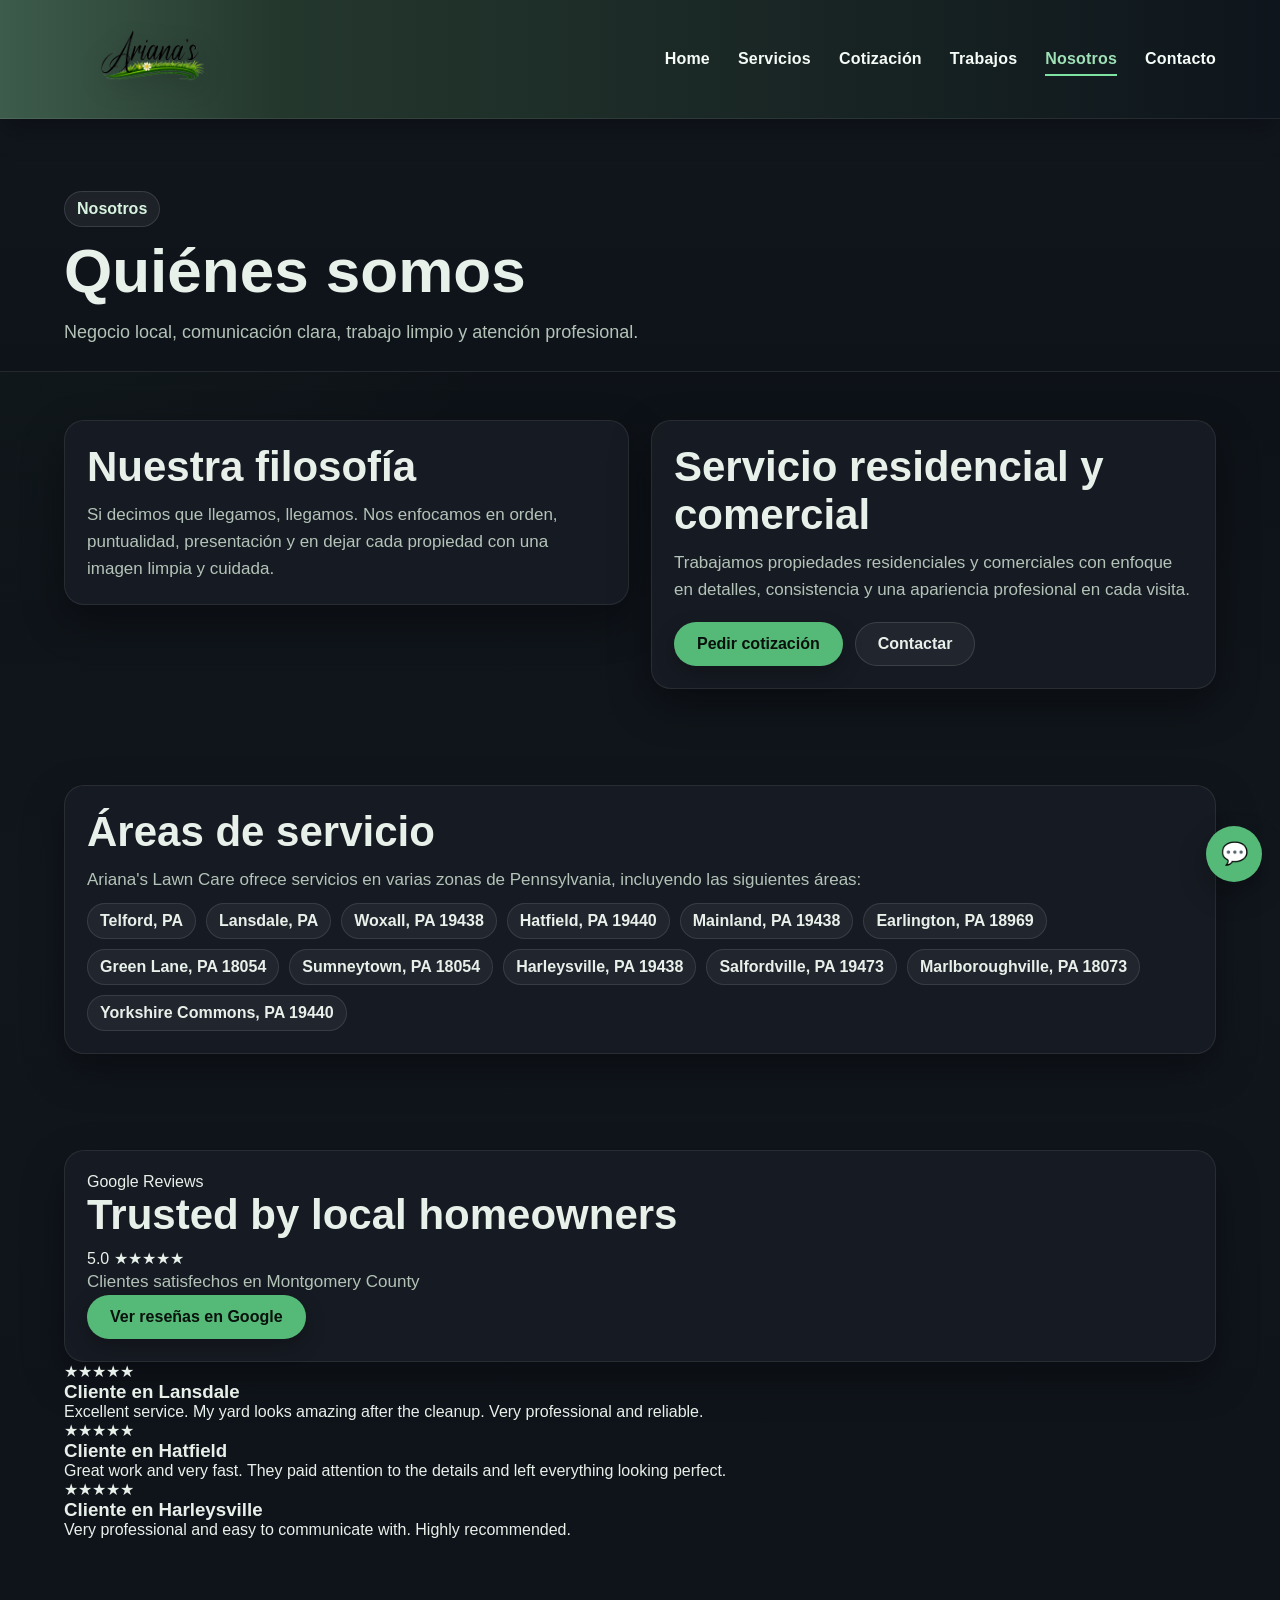
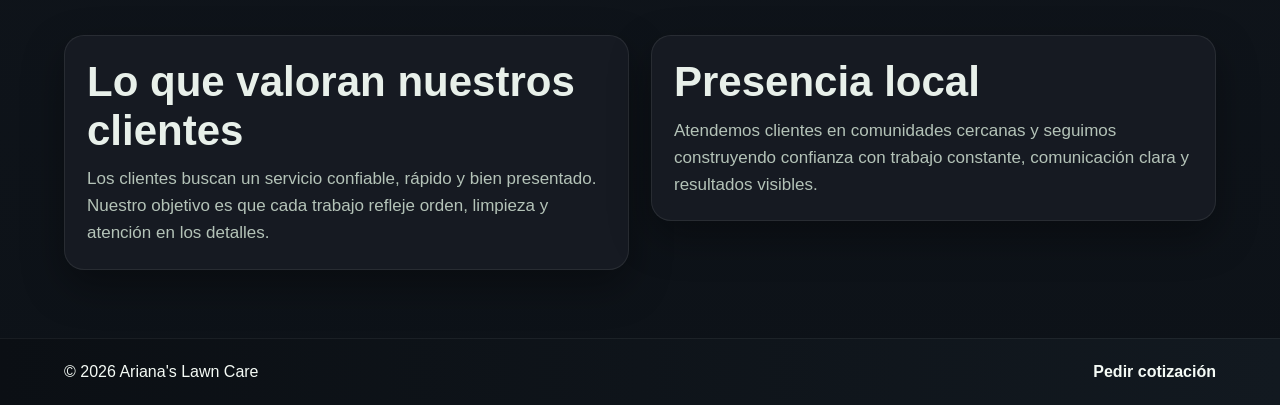
==== about.html @ cc9df0e4 "Update about.html" ====
<!DOCTYPE html>
<html lang="es">
<head>
  <meta charset="UTF-8" />
  <meta name="viewport" content="width=device-width, initial-scale=1.0" />
  <title>Ariana's Lawn Care | Nosotros</title>
  <meta name="description" content="Conoce más sobre Ariana's Lawn Care, nuestras áreas de servicio y por qué clientes en Pennsylvania confían en nuestro trabajo." />
  <link rel="stylesheet" href="./style.css" />
</head>
<body>

  <header class="navbar">
    <div class="container nav-inner">
      <a class="logo" href="./index.html" aria-label="Ariana's Lawn Care">
        <img src="./logo.png" alt="Ariana's Lawn Care logo" />
      </a>

      <button class="menu-toggle" id="menuToggle" aria-label="Abrir menú" aria-expanded="false">
        <span></span><span></span><span></span>
      </button>

      <nav class="nav-menu" id="navMenu">
        <a href="./index.html">Home</a>
        <a href="./services.html">Servicios</a>
        <a href="./quote.html">Cotización</a>
        <a href="./work.html">Trabajos</a>
        <a class="is-active" href="./about.html">Nosotros</a>
        <a href="./contact.html">Contacto</a>
      </nav>
    </div>
  </header>

  <main class="page-main">
    <section class="page-hero">
      <div class="container">
        <div class="eyebrow">Nosotros</div>
        <h1>Quiénes somos</h1>
        <p>Negocio local, comunicación clara, trabajo limpio y atención profesional.</p>
      </div>
    </section>

    <section class="section">
      <div class="container split">
        <div class="panel">
          <h2>Nuestra filosofía</h2>
          <p>
            Si decimos que llegamos, llegamos. Nos enfocamos en orden, puntualidad,
            presentación y en dejar cada propiedad con una imagen limpia y cuidada.
          </p>
        </div>

        <div class="panel">
          <h2>Servicio residencial y comercial</h2>
          <p>
            Trabajamos propiedades residenciales y comerciales con enfoque en detalles,
            consistencia y una apariencia profesional en cada visita.
          </p>

          <div class="cta-row">
            <a class="btn primary" href="./quote.html">Pedir cotización</a>
            <a class="btn secondary" href="./contact.html">Contactar</a>
          </div>
        </div>
      </div>
    </section>

    <section class="section">
      <div class="container">
        <div class="panel">
          <h2>Áreas de servicio</h2>
          <p>
            Ariana's Lawn Care ofrece servicios en varias zonas de Pennsylvania,
            incluyendo las siguientes áreas:
          </p>

          <div class="chip-row">
            <span>Telford, PA</span>
            <span>Lansdale, PA</span>
            <span>Woxall, PA 19438</span>
            <span>Hatfield, PA 19440</span>
            <span>Mainland, PA 19438</span>
            <span>Earlington, PA 18969</span>
            <span>Green Lane, PA 18054</span>
            <span>Sumneytown, PA 18054</span>
            <span>Harleysville, PA 19438</span>
            <span>Salfordville, PA 19473</span>
            <span>Marlboroughville, PA 18073</span>
            <span>Yorkshire Commons, PA 19440</span>
          </div>
        </div>
      </div>
    </section>

    <section class="section reviews-section">
      <div class="container">

        <div class="panel google-rating-panel">
          <div class="google-rating-bar">
            <div class="google-rating-left">
              <span class="google-rating-kicker">Google Reviews</span>
              <h2>Trusted by local homeowners</h2>
            </div>

            <div class="google-rating-right">
              <div class="google-rating-score">
                <span class="google-score-number">5.0</span>
                <span class="google-stars">★★★★★</span>
              </div>
              <p>Clientes satisfechos en Montgomery County</p>
              <a class="btn primary" href="https://www.google.com/search?q=Ariana%27s+Cleaning+%26+Landscaping%2C+LLC" target="_blank" rel="noopener">
                Ver reseñas en Google
              </a>
            </div>
          </div>
        </div>

        <div class="reviews-cards-grid">
          <div class="review-card-premium">
            <div class="review-stars">★★★★★</div>
            <h3>Cliente en Lansdale</h3>
            <p>
              Excellent service. My yard looks amazing after the cleanup.
              Very professional and reliable.
            </p>
          </div>

          <div class="review-card-premium">
            <div class="review-stars">★★★★★</div>
            <h3>Cliente en Hatfield</h3>
            <p>
              Great work and very fast. They paid attention to the details
              and left everything looking perfect.
            </p>
          </div>

          <div class="review-card-premium">
            <div class="review-stars">★★★★★</div>
            <h3>Cliente en Harleysville</h3>
            <p>
              Very professional and easy to communicate with.
              Highly recommended.
            </p>
          </div>
        </div>

      </div>
    </section>

    <section class="section">
      <div class="container split">
        <div class="panel">
          <h2>Lo que valoran nuestros clientes</h2>
          <p>
            Los clientes buscan un servicio confiable, rápido y bien presentado.
            Nuestro objetivo es que cada trabajo refleje orden, limpieza y atención en los detalles.
          </p>
        </div>

        <div class="panel">
          <h2>Presencia local</h2>
          <p>
            Atendemos clientes en comunidades cercanas y seguimos construyendo confianza
            con trabajo constante, comunicación clara y resultados visibles.
          </p>
        </div>
      </div>
    </section>

  </main>

  <footer class="footer">
    <div class="container footer__inner">
      <p>© <span id="year"></span> Ariana's Lawn Care</p>
      <a href="./quote.html">Pedir cotización</a>
    </div>
  </footer>

  <a class="whatsapp-float" href="https://wa.me/12679922317" target="_blank" rel="noopener" aria-label="WhatsApp">💬</a>

  <script src="./script.js"></script>
</body>
</html>
---- style.css ----
*{
  margin:0;
  padding:0;
  box-sizing:border-box;
  font-family: Arial, Helvetica, sans-serif;
}

:root{
  --bg: #0e1116;
  --bg-soft: #171c23;
  --bg-soft-2: #1e252d;
  --bg-nav-left: #3d5c4b;
  --bg-nav-right: #0e151c;
  --bg-top: #0a0d12;
  --panel: #171c23;
  --panel-2: #222b35;
  --border: rgba(255,255,255,.10);
  --text: #e8f0ea;
  --text-soft: #b4c3b8;
  --green: #55b978;
  --green-dark: #3f8f5b;
  --white-green: #f5fbf6;
  --shadow: 0 16px 40px rgba(0,0,0,.35);
}

html{
  scroll-behavior: smooth;
}

body{
  background:
    radial-gradient(circle at top left, rgba(85,185,120,.08), transparent 26%),
    linear-gradient(180deg, #0b0f14 0%, #11161d 45%, #0d1218 100%);
  color: var(--text);
}

.container{
  width: 90%;
  max-width: 1200px;
  margin: auto;
}

/* navbar */
.navbar{
  background: linear-gradient(90deg, var(--bg-nav-left) 0%, #24372d 22%, var(--bg-nav-right) 100%);
  border-bottom: 1px solid rgba(255,255,255,.08);
  position: sticky;
  top: 0;
  z-index: 40;
  box-shadow: 0 10px 28px rgba(0,0,0,.28);
  backdrop-filter: blur(8px);
}

.nav-inner{
  min-height: 96px;
  display:flex;
  align-items:center;
  justify-content:space-between;
  gap: 16px;
}

.logo img{
  height: 118px;
  width: auto;
  display:block;
  filter: drop-shadow(0 6px 14px rgba(0,0,0,.22));
}

.nav-menu{
  display:flex;
  align-items:center;
  gap: 28px;
}

.nav-menu a{
  text-decoration:none;
  color: var(--white-green);
  font-weight: 700;
  position: relative;
  letter-spacing: .2px;
}

.nav-menu a:hover,
.nav-menu a.is-active{
  color: #9fe0b6;
}

.nav-menu a::after{
  content:"";
  position:absolute;
  left:0;
  bottom:-8px;
  width:0;
  height:2px;
  background: #7ee3a2;
  transition: width .2s ease;
}

.nav-menu a:hover::after,
.nav-menu a.is-active::after{
  width:100%;
}

.menu-toggle{
  display:none;
  border:1px solid rgba(255,255,255,.16);
  background: rgba(255,255,255,.04);
  border-radius: 12px;
  padding: 8px 10px;
  cursor:pointer;
}

.menu-toggle span{
  display:block;
  width:22px;
  height:2px;
  background: var(--white-green);
  margin:4px 0;
}

/* hero image + video */
.hero,
.hero-video{
  min-height: calc(100vh - 96px);
  position: relative;
  overflow: hidden;
}

.hero{
  background-image: url("./hero.png");
  background-size: cover;
  background-position: center;
}

.hero-video{
  background: #091017;
}

.hero-video-bg{
  position:absolute;
  inset:0;
  width:100%;
  height:100%;
  object-fit:cover;
  object-position:center center;
  z-index:0;
}

.hero-overlay{
  min-height: calc(100vh - 96px);
  background:
    linear-gradient(
      90deg,
      rgba(8,13,11,.82) 0%,
      rgba(8,13,11,.60) 36%,
      rgba(8,13,11,.40) 60%,
      rgba(8,13,11,.55) 100%
    );
  display:flex;
  align-items:center;
  padding: 36px 0;
  position: relative;
  z-index:1;
}

.hero-content{
  display:grid;
  grid-template-columns: 1.1fr .9fr;
  gap: 28px;
  align-items: center;
  width: 100%;
  padding: 44px 0;
}

.hero-copy{
  max-width: 720px;
  color: var(--white-green);
  padding-top: 10px;
}

.eyebrow{
  display:inline-block;
  background: rgba(255,255,255,.06);
  color: #d8f3df;
  border: 1px solid rgba(255,255,255,.12);
  padding: 8px 12px;
  border-radius: 999px;
  font-weight: 700;
  margin-bottom: 14px;
  backdrop-filter: blur(5px);
}

.service-eyebrow{
  background: rgba(85,185,120,.10);
  border: 1px solid rgba(85,185,120,.22);
}

.hero h1,
.page-hero h1{
  font-size: clamp(34px, 6vw, 62px);
  line-height: .98;
  margin-bottom: 16px;
  text-shadow: 0 8px 18px rgba(0,0,0,.28);
}

.hero p,
.page-hero p,
.panel p,
.info-card p,
.work-card figcaption,
.quote-card p,
.contact-card,
.fact-card span{
  line-height: 1.6;
}

.hero p{
  font-size: 18px;
  margin-bottom: 22px;
  color: rgba(245,251,246,.88);
  max-width: 700px;
}

.hero-buttons,
.cta-row{
  display:flex;
  flex-wrap: wrap;
  gap: 12px;
  margin-top: 18px;
}

.hero-badges{
  display:flex;
  flex-wrap: wrap;
  gap: 10px;
  margin-top: 20px;
}

.hero-badges span{
  background: rgba(255,255,255,.08);
  color: var(--white-green);
  border: 1px solid rgba(255,255,255,.12);
  padding: 9px 12px;
  border-radius: 999px;
  font-weight: 700;
  font-size: 14px;
  backdrop-filter: blur(4px);
}

.hero-panel{
  display:grid;
  gap: 14px;
  padding-top: 8px;
  justify-self: end;
  width: 100%;
  max-width: 430px;
}

.service-card{
  background: rgba(23,28,35,.76);
  border: 1px solid rgba(255,255,255,.10);
  padding: 18px;
  border-radius: 20px;
  box-shadow: var(--shadow);
  transition: .22s ease;
  backdrop-filter: blur(8px);
}

.service-card:hover{
  transform: translateY(-4px);
  background: rgba(30,37,45,.90);
}

.service-card h3{
  margin-bottom: 6px;
  color: var(--text);
  font-size: 18px;
}

.service-card p{
  color: var(--text-soft);
}

/* buttons */
.btn{
  display:inline-flex;
  align-items:center;
  justify-content:center;
  padding: 12px 22px;
  border-radius: 999px;
  text-decoration:none;
  font-weight: 800;
  border: 1px solid transparent;
  transition: .2s ease;
}

.btn.primary{
  background: var(--green);
  color: #08110b;
  box-shadow: 0 8px 20px rgba(0,0,0,.25);
}

.btn.primary:hover{
  background: #69d08d;
  transform: translateY(-1px);
}

.btn.secondary{
  background: rgba(255,255,255,.05);
  color: var(--text);
  border-color: rgba(255,255,255,.12);
}

.btn.secondary:hover{
  background: rgba(255,255,255,.08);
}

.btn.full{
  width: 100%;
}

/* general sections */
.section{
  padding: 48px 0;
}

.recent-work-section{
  padding-top: 54px;
  padding-bottom: 30px;
}

.about-section{
  padding-top: 18px;
  padding-bottom: 48px;
}

.page-main{
  min-height: calc(100vh - 160px);
}

.page-hero{
  padding: 72px 0 24px;
  background: linear-gradient(180deg, #11161d, #0e1319);
  border-bottom: 1px solid rgba(255,255,255,.08);
}

.page-hero-dark{
  background: linear-gradient(180deg, #07090d, #0c1015);
}

.page-hero h1{
  color: var(--text);
  text-shadow: none;
}

.page-hero p{
  font-size: 18px;
  color: var(--text-soft);
  max-width: 720px;
}

.work-hero-minimal{
  padding-bottom: 8px;
}

.split{
  display:grid;
  grid-template-columns: 1fr 1fr;
  gap: 22px;
  align-items: start;
}

.stack{
  display:grid;
  gap: 14px;
}

.panel,
.info-card,
.quote-card,
.fact-card,
.work-card,
.contact-card{
  background: rgba(23,28,35,.96);
  border: 1px solid rgba(255,255,255,.08);
  border-radius: 20px;
  padding: 22px;
  box-shadow: var(--shadow);
}

.panel h2,
.panel h3{
  margin-bottom: 10px;
  line-height: 1.15;
}

.panel h2{
  font-size: clamp(28px, 4vw, 42px);
}

.panel p,
.info-card p,
.quote-card p{
  color: var(--text-soft);
  font-size: 17px;
}

.services-grid{
  display:grid;
  grid-template-columns: repeat(3, 1fr);
  gap: 18px;
}

.info-card{
  transition: .22s ease;
}

.info-card:hover{
  transform: translateY(-4px);
  background: #202833;
}

.info-card h3{
  margin-bottom: 8px;
}

/* services page photos */
.services-showcase{
  padding-top: 26px;
  padding-bottom: 18px;
}

.services-showcase__header{
  text-align: center;
  margin-bottom: 28px;
}

.services-showcase__header h2{
  font-size: clamp(30px, 4vw, 52px);
  margin-bottom: 8px;
  color: var(--text);
}

.services-showcase__header p{
  font-size: 20px;
  color: var(--text-soft);
  font-weight: 700;
}

.services-photos{
  display:grid;
  grid-template-columns: 1fr 1fr;
  gap: 22px;
}

.services-photo-card{
  background: rgba(23,28,35,.96);
  border: 1px solid rgba(255,255,255,.08);
  border-radius: 22px;
  overflow: hidden;
  box-shadow: var(--shadow);
}

.services-photo-card img{
  width:100%;
  height:420px;
  object-fit:cover;
  display:block;
  transition: transform .35s ease;
}

.services-photo-card:hover img{
  transform: scale(1.03);
}

.services-main{
  padding-top: 20px;
}

.services-bottom-panels{
  padding-top: 24px;
}

.services-final-cta{
  padding-top: 12px;
}

.services-final-box,
.work-final-box{
  text-align: center;
}

.services-final-box h2,
.work-final-box h2{
  margin-bottom: 10px;
}

.services-final-box p,
.work-final-box p{
  max-width: 760px;
  margin: 0 auto 18px;
}

.quote-card form{
  display:grid;
  gap: 10px;
}

.quote-card label{
  display:block;
  font-weight: 700;
  color: var(--text);
}

.quote-card input,
.quote-card textarea{
  width:100%;
  margin-top: 6px;
  padding: 12px 14px;
  border-radius: 14px;
  border:1px solid rgba(255,255,255,.10);
  background: #0f141a;
  color: var(--text);
  outline:none;
}

.quote-card input:focus,
.quote-card textarea:focus{
  border-color: var(--green);
}

.form-note{
  min-height: 18px;
  font-size: 14px;
}

.fact-card strong{
  display:block;
  margin-bottom: 4px;
}

.fact-card span{
  color: var(--text-soft);
}

/* work page */
.work-page-gallery{
  padding-top: 34px;
}

.work-page-gallery-dark{
  background: #07090d;
}

.work-gallery-premium{
  padding-top: 16px;
}

.work-page-intro{
  text-align: center;
  margin-bottom: 24px;
}

.work-page-intro h2{
  font-size: clamp(28px, 4vw, 44px);
  margin-bottom: 10px;
}

.work-page-intro p{
  max-width: 760px;
  margin: 0 auto;
  color: var(--text-soft);
  font-size: 17px;
}

.work-page-intro-client{
  margin-bottom: 18px;
}

.work-grid{
  display:grid;
  grid-template-columns: repeat(4, 1fr);
  gap: 18px;
  margin-top: 20px;
}

.work-grid-large{
  margin-top: 10px;
}

.work-grid-premium{
  gap: 16px;
}

.work-grid-premium .work-card{
  background: transparent;
  border: none;
  border-radius: 18px;
  box-shadow: none;
  padding: 0;
}

.work-grid-premium .work-card:hover{
  transform: translateY(-4px);
  box-shadow: none;
}

.work-card{
  overflow: hidden;
  padding: 0;
  transition: transform .25s ease, box-shadow .25s ease;
  animation: fadeUp .6s ease forwards;
  cursor: pointer;
}

.work-card img{
  width:100%;
  height:280px;
  object-fit:cover;
  display:block;
  transition: transform .35s ease, opacity .25s ease;
  border-radius: 18px;
}

.work-card:hover img{
  transform: scale(1.03);
  opacity: .96;
}

.work-card figcaption{
  padding: 14px;
  color: var(--text-soft);
  font-weight: 600;
}

.work-final-cta{
  padding-top: 12px;
}

/* lightbox pro */
.lightbox{
  position: fixed;
  inset: 0;
  background: rgba(0,0,0,.96);
  display: none;
  align-items: center;
  justify-content: center;
  padding: 24px 78px;
  z-index: 9999;
}
.lightbox-img{
  max-width: 92%;
  max-height: 86vh;
  border-radius: 10px;
  box-shadow: 0 24px 60px rgba(0,0,0,.55);
}
.lightbox-close{
  position: absolute;
  top: 22px;
  right: 28px;
  font-size: 42px;
  line-height: 1;
  color: #fff;
  cursor: pointer;
  user-select: none;
}
.lightbox-btn{
  position: absolute;
  top: 50%;
  transform: translateY(-50%);
  width: 54px;
  height: 54px;
  border: none;
  border-radius: 999px;
  background: rgba(255,255,255,.10);
  color: #fff;
  font-size: 28px;
  cursor: pointer;
  transition: background .2s ease, transform .2s ease;
}
.lightbox-btn:hover{
  background: rgba(255,255,255,.22);
}
.lightbox-prev{
  left: 18px;
}
.lightbox-next{
  right: 18px;
}

@keyframes fadeUp{
  from{
    opacity:0;
    transform: translateY(20px);
  }
  to{
    opacity:1;
    transform: translateY(0);
  }
}

.chip-row{
  display:flex;
  flex-wrap:wrap;
  gap: 10px;
  margin-top: 10px;
}

.chip-row span{
  background: rgba(255,255,255,.05);
  border: 1px solid rgba(255,255,255,.10);
  padding: 8px 12px;
  border-radius: 999px;
  font-weight: 700;
  color: var(--text);
}

.contact-card{
  text-decoration:none;
  color: var(--text);
  font-weight: 700;
  transition: .2s ease;
}

.contact-card:hover{
  background: #202833;
}

.footer{
  background: linear-gradient(90deg, #0b0f14 0%, #121920 100%);
  color: var(--white-green);
  padding: 24px 0;
  margin-top: 20px;
  border-top: 1px solid rgba(255,255,255,.06);
}

.footer__inner{
  display:flex;
  align-items:center;
  justify-content:space-between;
  gap: 12px;
}

.footer a{
  color: var(--white-green);
  text-decoration:none;
  font-weight: 700;
}

.footer a:hover{
  text-decoration: underline;
}

.whatsapp-float{
  position: fixed;
  right: 18px;
  bottom: 18px;
  width: 56px;
  height: 56px;
  border-radius: 999px;
  display:grid;
  place-items:center;
  background: var(--green);
  color: #08110b;
  text-decoration:none;
  font-size: 22px;
  box-shadow: 0 12px 28px rgba(0,0,0,.28);
  z-index: 60;
}

@media (max-width: 980px){
  .hero-content,
  .split,
  .services-grid,
  .work-grid,
  .services-photos{
    grid-template-columns: 1fr 1fr;
  }

  .hero-content{
    grid-template-columns: 1fr;
    align-items: start;
  }

  .hero,
  .hero-video{
    min-height: auto;
  }

  .hero-overlay{
    min-height: auto;
    padding: 48px 0 58px;
  }

  .hero-panel{
    justify-self: start;
    max-width: 100%;
    grid-template-columns: 1fr 1fr;
  }

  .nav-menu{
    display:none;
    position:absolute;
    right: 5%;
    top: 132px;
    background: linear-gradient(180deg, #24372d 0%, #10161d 100%);
    border: 1px solid rgba(255,255,255,.08);
    border-radius: 16px;
    padding: 14px;
    flex-direction: column;
    align-items: flex-start;
    min-width: 220px;
    box-shadow: 0 14px 30px rgba(0,0,0,.35);
  }

  .nav-menu.open{
    display:flex;
  }

  .menu-toggle{
    display:block;
  }

  .services-photo-card img{
    height: 320px;
  }

  .work-card img{
    height: 240px;
  }
}

@media (max-width: 700px){
  .services-grid,
  .work-grid,
  .split,
  .services-photos{
    grid-template-columns: 1fr;
  }

  .logo img{
    height: 92px;
  }

  .hero,
  .hero-video{
    min-height: auto;
  }

  .hero-overlay{
    min-height: auto;
    padding: 38px 0 48px;
    background: linear-gradient(180deg, rgba(8,13,11,.72) 0%, rgba(8,13,11,.58) 48%, rgba(8,13,11,.76) 100%);
  }

  .hero-content{
    grid-template-columns: 1fr;
    gap: 20px;
    padding: 18px 0;
  }

  .hero h1{
    font-size: 42px;
  }

  .hero p,
  .panel p,
  .info-card p,
  .quote-card p,
  .services-showcase__header p,
  .work-page-intro p{
    font-size: 16px;
  }

  .hero-panel{
    grid-template-columns: 1fr;
  }

  .panel,
  .info-card,
  .quote-card,
  .fact-card,
  .work-card,
  .contact-card,
  .service-card{
    padding: 18px;
  }

  .nav-inner{
    min-height: 86px;
  }

  .section{
    padding: 40px 0;
  }

  .services-photo-card img{
    height: 260px;
  }

  .work-card img{
    height: 230px;
  }

  .lightbox{
    padding: 20px 16px;
  }
  .lightbox-img{
    max-width: 100%;
  }
  .lightbox-close{
    top: 16px;
    right: 20px;
    font-size: 36px;
  }
  .lightbox-btn{
    width: 46px;
    height: 46px;
    font-size: 24px;
  }
  .lightbox-prev{
    left: 10px;
  }
  .lightbox-next{
    right: 10px;
  }

  .whatsapp-float{
    width: 52px;
    height: 52px;
  }
}
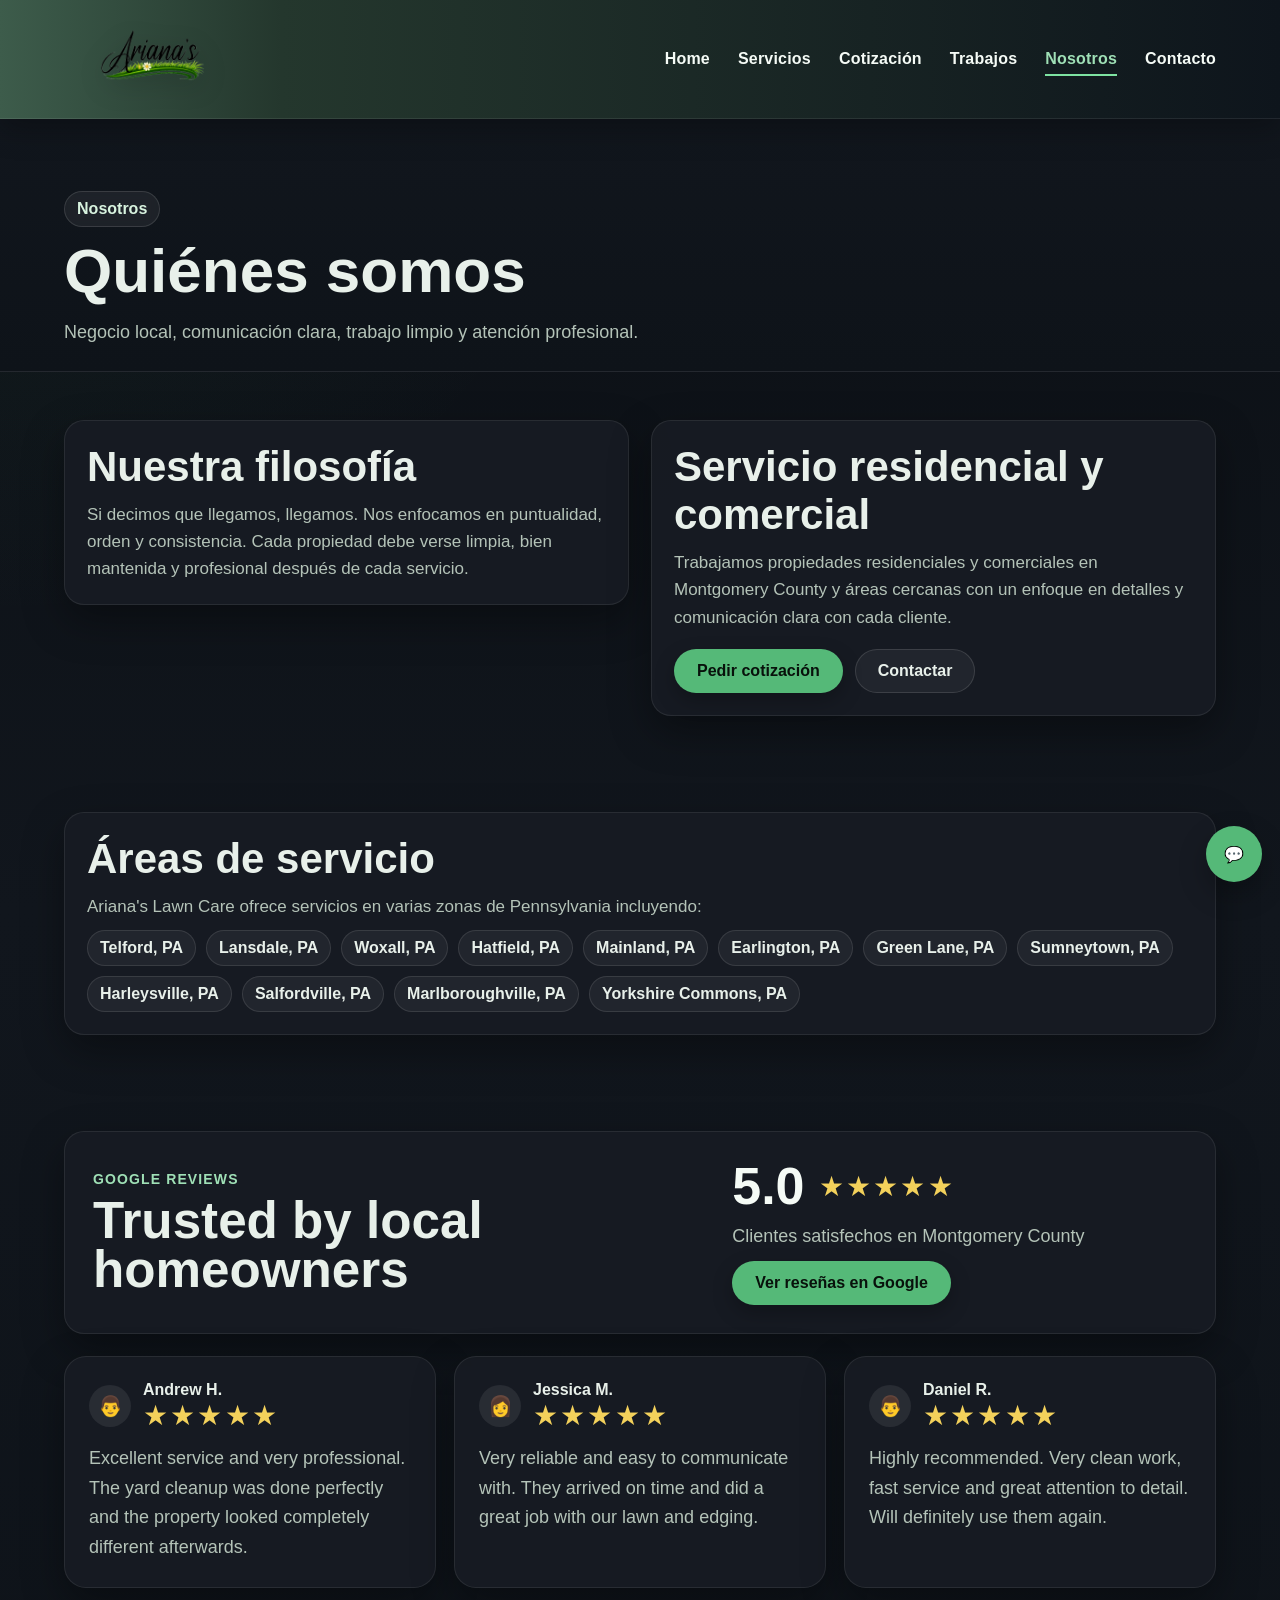
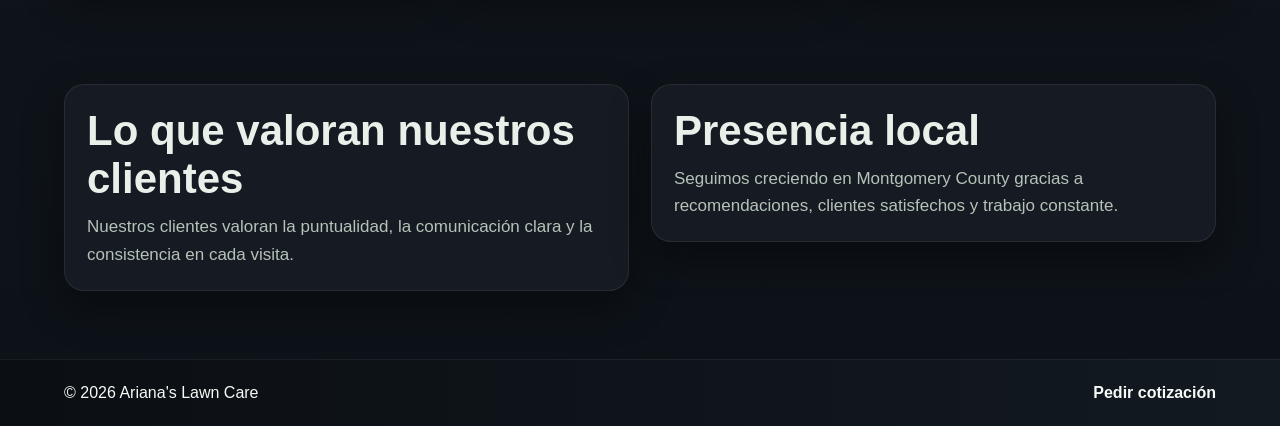
==== commit 0def724d: "Update about.html" ====
--- a/about.html
+++ b/about.html
@@ -9,174 +9,225 @@
 </head>
 <body>
 
-  <header class="navbar">
-    <div class="container nav-inner">
-      <a class="logo" href="./index.html" aria-label="Ariana's Lawn Care">
-        <img src="./logo.png" alt="Ariana's Lawn Care logo" />
-      </a>
-
-      <button class="menu-toggle" id="menuToggle" aria-label="Abrir menú" aria-expanded="false">
-        <span></span><span></span><span></span>
-      </button>
-
-      <nav class="nav-menu" id="navMenu">
-        <a href="./index.html">Home</a>
-        <a href="./services.html">Servicios</a>
-        <a href="./quote.html">Cotización</a>
-        <a href="./work.html">Trabajos</a>
-        <a class="is-active" href="./about.html">Nosotros</a>
-        <a href="./contact.html">Contacto</a>
-      </nav>
-    </div>
-  </header>
-
-  <main class="page-main">
-    <section class="page-hero">
-      <div class="container">
-        <div class="eyebrow">Nosotros</div>
-        <h1>Quiénes somos</h1>
-        <p>Negocio local, comunicación clara, trabajo limpio y atención profesional.</p>
-      </div>
-    </section>
-
-    <section class="section">
-      <div class="container split">
-        <div class="panel">
-          <h2>Nuestra filosofía</h2>
-          <p>
-            Si decimos que llegamos, llegamos. Nos enfocamos en orden, puntualidad,
-            presentación y en dejar cada propiedad con una imagen limpia y cuidada.
-          </p>
-        </div>
-
-        <div class="panel">
-          <h2>Servicio residencial y comercial</h2>
-          <p>
-            Trabajamos propiedades residenciales y comerciales con enfoque en detalles,
-            consistencia y una apariencia profesional en cada visita.
-          </p>
-
-          <div class="cta-row">
-            <a class="btn primary" href="./quote.html">Pedir cotización</a>
-            <a class="btn secondary" href="./contact.html">Contactar</a>
-          </div>
-        </div>
-      </div>
-    </section>
-
-    <section class="section">
-      <div class="container">
-        <div class="panel">
-          <h2>Áreas de servicio</h2>
-          <p>
-            Ariana's Lawn Care ofrece servicios en varias zonas de Pennsylvania,
-            incluyendo las siguientes áreas:
-          </p>
-
-          <div class="chip-row">
-            <span>Telford, PA</span>
-            <span>Lansdale, PA</span>
-            <span>Woxall, PA 19438</span>
-            <span>Hatfield, PA 19440</span>
-            <span>Mainland, PA 19438</span>
-            <span>Earlington, PA 18969</span>
-            <span>Green Lane, PA 18054</span>
-            <span>Sumneytown, PA 18054</span>
-            <span>Harleysville, PA 19438</span>
-            <span>Salfordville, PA 19473</span>
-            <span>Marlboroughville, PA 18073</span>
-            <span>Yorkshire Commons, PA 19440</span>
-          </div>
-        </div>
-      </div>
-    </section>
-
-    <section class="section reviews-section">
-      <div class="container">
-
-        <div class="panel google-rating-panel">
-          <div class="google-rating-bar">
-            <div class="google-rating-left">
-              <span class="google-rating-kicker">Google Reviews</span>
-              <h2>Trusted by local homeowners</h2>
-            </div>
-
-            <div class="google-rating-right">
-              <div class="google-rating-score">
-                <span class="google-score-number">5.0</span>
-                <span class="google-stars">★★★★★</span>
-              </div>
-              <p>Clientes satisfechos en Montgomery County</p>
-              <a class="btn primary" href="https://www.google.com/search?q=Ariana%27s+Cleaning+%26+Landscaping%2C+LLC" target="_blank" rel="noopener">
-                Ver reseñas en Google
-              </a>
-            </div>
-          </div>
-        </div>
-
-        <div class="reviews-cards-grid">
-          <div class="review-card-premium">
+<header class="navbar">
+  <div class="container nav-inner">
+    <a class="logo" href="./index.html" aria-label="Ariana's Lawn Care">
+      <img src="./logo.png" alt="Ariana's Lawn Care logo" />
+    </a>
+
+    <button class="menu-toggle" id="menuToggle" aria-label="Abrir menú" aria-expanded="false">
+      <span></span><span></span><span></span>
+    </button>
+
+    <nav class="nav-menu" id="navMenu">
+      <a href="./index.html">Home</a>
+      <a href="./services.html">Servicios</a>
+      <a href="./quote.html">Cotización</a>
+      <a href="./work.html">Trabajos</a>
+      <a class="is-active" href="./about.html">Nosotros</a>
+      <a href="./contact.html">Contacto</a>
+    </nav>
+  </div>
+</header>
+
+<main class="page-main">
+
+<section class="page-hero">
+  <div class="container">
+    <div class="eyebrow">Nosotros</div>
+    <h1>Quiénes somos</h1>
+    <p>Negocio local, comunicación clara, trabajo limpio y atención profesional.</p>
+  </div>
+</section>
+
+<section class="section">
+  <div class="container split">
+
+    <div class="panel">
+      <h2>Nuestra filosofía</h2>
+      <p>
+        Si decimos que llegamos, llegamos. Nos enfocamos en puntualidad,
+        orden y consistencia. Cada propiedad debe verse limpia,
+        bien mantenida y profesional después de cada servicio.
+      </p>
+    </div>
+
+    <div class="panel">
+      <h2>Servicio residencial y comercial</h2>
+      <p>
+        Trabajamos propiedades residenciales y comerciales
+        en Montgomery County y áreas cercanas con un enfoque
+        en detalles y comunicación clara con cada cliente.
+      </p>
+
+      <div class="cta-row">
+        <a class="btn primary" href="./quote.html">Pedir cotización</a>
+        <a class="btn secondary" href="./contact.html">Contactar</a>
+      </div>
+
+    </div>
+
+  </div>
+</section>
+
+<section class="section">
+  <div class="container">
+    <div class="panel">
+      <h2>Áreas de servicio</h2>
+
+      <p>
+        Ariana's Lawn Care ofrece servicios en varias zonas
+        de Pennsylvania incluyendo:
+      </p>
+
+      <div class="chip-row">
+        <span>Telford, PA</span>
+        <span>Lansdale, PA</span>
+        <span>Woxall, PA</span>
+        <span>Hatfield, PA</span>
+        <span>Mainland, PA</span>
+        <span>Earlington, PA</span>
+        <span>Green Lane, PA</span>
+        <span>Sumneytown, PA</span>
+        <span>Harleysville, PA</span>
+        <span>Salfordville, PA</span>
+        <span>Marlboroughville, PA</span>
+        <span>Yorkshire Commons, PA</span>
+      </div>
+
+    </div>
+  </div>
+</section>
+
+<section class="section reviews-section">
+
+  <div class="container">
+
+    <div class="panel google-rating-panel">
+
+      <div class="google-rating-bar">
+
+        <div class="google-rating-left">
+          <span class="google-rating-kicker">Google Reviews</span>
+          <h2>Trusted by local homeowners</h2>
+        </div>
+
+        <div class="google-rating-right">
+          <div class="google-rating-score">
+            <span class="google-score-number">5.0</span>
+            <span class="google-stars">★★★★★</span>
+          </div>
+
+          <p>Clientes satisfechos en Montgomery County</p>
+
+          <a class="btn primary"
+          href="https://www.google.com/search?q=Ariana%27s+Cleaning+%26+Landscaping%2C+LLC"
+          target="_blank" rel="noopener">
+          Ver reseñas en Google
+          </a>
+
+        </div>
+
+      </div>
+
+    </div>
+
+    <div class="reviews-cards-grid">
+
+      <div class="review-card-premium">
+        <div class="review-header">
+          <div class="review-avatar">👨</div>
+          <div>
+            <strong>Andrew H.</strong>
             <div class="review-stars">★★★★★</div>
-            <h3>Cliente en Lansdale</h3>
-            <p>
-              Excellent service. My yard looks amazing after the cleanup.
-              Very professional and reliable.
-            </p>
-          </div>
-
-          <div class="review-card-premium">
+          </div>
+        </div>
+
+        <p>
+        Excellent service and very professional.
+        The yard cleanup was done perfectly and the property
+        looked completely different afterwards.
+        </p>
+      </div>
+
+      <div class="review-card-premium">
+        <div class="review-header">
+          <div class="review-avatar">👩</div>
+          <div>
+            <strong>Jessica M.</strong>
             <div class="review-stars">★★★★★</div>
-            <h3>Cliente en Hatfield</h3>
-            <p>
-              Great work and very fast. They paid attention to the details
-              and left everything looking perfect.
-            </p>
-          </div>
-
-          <div class="review-card-premium">
+          </div>
+        </div>
+
+        <p>
+        Very reliable and easy to communicate with.
+        They arrived on time and did a great job
+        with our lawn and edging.
+        </p>
+      </div>
+
+      <div class="review-card-premium">
+        <div class="review-header">
+          <div class="review-avatar">👨</div>
+          <div>
+            <strong>Daniel R.</strong>
             <div class="review-stars">★★★★★</div>
-            <h3>Cliente en Harleysville</h3>
-            <p>
-              Very professional and easy to communicate with.
-              Highly recommended.
-            </p>
-          </div>
-        </div>
-
-      </div>
-    </section>
-
-    <section class="section">
-      <div class="container split">
-        <div class="panel">
-          <h2>Lo que valoran nuestros clientes</h2>
-          <p>
-            Los clientes buscan un servicio confiable, rápido y bien presentado.
-            Nuestro objetivo es que cada trabajo refleje orden, limpieza y atención en los detalles.
-          </p>
-        </div>
-
-        <div class="panel">
-          <h2>Presencia local</h2>
-          <p>
-            Atendemos clientes en comunidades cercanas y seguimos construyendo confianza
-            con trabajo constante, comunicación clara y resultados visibles.
-          </p>
-        </div>
-      </div>
-    </section>
-
-  </main>
-
-  <footer class="footer">
-    <div class="container footer__inner">
-      <p>© <span id="year"></span> Ariana's Lawn Care</p>
-      <a href="./quote.html">Pedir cotización</a>
-    </div>
-  </footer>
-
-  <a class="whatsapp-float" href="https://wa.me/12679922317" target="_blank" rel="noopener" aria-label="WhatsApp">💬</a>
-
-  <script src="./script.js"></script>
+          </div>
+        </div>
+
+        <p>
+        Highly recommended. Very clean work,
+        fast service and great attention to detail.
+        Will definitely use them again.
+        </p>
+      </div>
+
+    </div>
+
+  </div>
+
+</section>
+
+<section class="section">
+  <div class="container split">
+
+    <div class="panel">
+      <h2>Lo que valoran nuestros clientes</h2>
+      <p>
+        Nuestros clientes valoran la puntualidad,
+        la comunicación clara y la consistencia
+        en cada visita.
+      </p>
+    </div>
+
+    <div class="panel">
+      <h2>Presencia local</h2>
+      <p>
+        Seguimos creciendo en Montgomery County
+        gracias a recomendaciones, clientes
+        satisfechos y trabajo constante.
+      </p>
+    </div>
+
+  </div>
+</section>
+
+</main>
+
+<footer class="footer">
+  <div class="container footer__inner">
+    <p>© <span id="year"></span> Ariana's Lawn Care</p>
+    <a href="./quote.html">Pedir cotización</a>
+  </div>
+</footer>
+
+<a class="whatsapp-float"
+href="https://wa.me/12679922317"
+target="_blank"
+rel="noopener"
+aria-label="WhatsApp">💬</a>
+
+<script src="./script.js"></script>
+
 </body>
 </html>
--- a/style.css
+++ b/style.css
@@ -637,6 +637,199 @@
   padding-top: 12px;
 }
 
+/* ABOUT reviews premium block */
+.google-rating-panel{
+  padding: 28px;
+}
+
+.google-rating-bar{
+  display:grid;
+  grid-template-columns: 1.15fr .85fr;
+  gap: 24px;
+  align-items:center;
+}
+
+.google-rating-kicker{
+  display:inline-block;
+  font-weight: 800;
+  font-size: 14px;
+  letter-spacing: .08em;
+  text-transform: uppercase;
+  color: #9fe0b6;
+  margin-bottom: 10px;
+}
+
+.google-rating-left h2{
+  margin: 0;
+  font-size: clamp(32px, 4vw, 58px);
+  line-height: .95;
+}
+
+.google-rating-right{
+  display:grid;
+  gap: 10px;
+  justify-items:start;
+}
+
+.google-rating-score{
+  display:flex;
+  align-items:center;
+  gap: 14px;
+}
+
+.google-score-number{
+  font-size: 52px;
+  font-weight: 900;
+  line-height: 1;
+  color: var(--white-green);
+}
+
+.google-stars,
+.review-stars{
+  color: #f3d15b;
+  letter-spacing: .08em;
+  font-size: 28px;
+}
+
+.google-rating-right p{
+  color: var(--text-soft);
+  font-size: 18px;
+}
+
+.reviews-cards-grid{
+  display:grid;
+  grid-template-columns: repeat(3, 1fr);
+  gap: 18px;
+  margin-top: 22px;
+}
+
+.review-card-premium{
+  background: rgba(23,28,35,.96);
+  border: 1px solid rgba(255,255,255,.08);
+  border-radius: 22px;
+  padding: 24px;
+  box-shadow: var(--shadow);
+}
+
+.review-card-premium h3{
+  margin: 14px 0 10px;
+  font-size: 24px;
+  color: var(--text);
+}
+
+.review-card-premium p{
+  color: var(--text-soft);
+  font-size: 18px;
+  line-height: 1.65;
+}
+
+.review-header{
+  display:flex;
+  align-items:center;
+  gap:12px;
+  margin-bottom:12px;
+}
+
+.review-avatar{
+  width:42px;
+  height:42px;
+  border-radius:50%;
+  display:flex;
+  align-items:center;
+  justify-content:center;
+  font-size:20px;
+  background:rgba(255,255,255,.08);
+}
+
+/* CONTACT upgrades */
+.contact-main-section{
+  padding-top: 42px;
+}
+
+.contact-card-strong{
+  display:block;
+  text-decoration:none;
+  padding: 22px;
+}
+
+.contact-card-strong strong{
+  display:block;
+  margin-bottom: 6px;
+  font-size: 15px;
+  letter-spacing: .04em;
+  text-transform: uppercase;
+  color: #9fe0b6;
+}
+
+.contact-card-strong span{
+  display:block;
+  color: var(--white-green);
+  font-size: 22px;
+  line-height: 1.4;
+  word-break: break-word;
+}
+
+.whatsapp-card strong{
+  color: #6fe28e;
+}
+
+.contact-cta-panel{
+  display:grid;
+  gap: 18px;
+}
+
+.contact-actions{
+  display:grid;
+  gap: 12px;
+  margin-top: 4px;
+}
+
+.contact-action-btn{
+  display:flex;
+  align-items:center;
+  justify-content:center;
+  gap: 10px;
+  width:100%;
+  min-height: 52px;
+  padding: 14px 18px;
+  border-radius: 16px;
+  text-decoration:none;
+  font-weight: 800;
+  color: var(--white-green);
+  background: rgba(255,255,255,.05);
+  border: 1px solid rgba(255,255,255,.10);
+  transition: .2s ease;
+}
+
+.contact-action-btn:hover{
+  background: rgba(255,255,255,.09);
+  transform: translateY(-1px);
+}
+
+.whatsapp-action-btn{
+  background: rgba(85,185,120,.12);
+  border-color: rgba(85,185,120,.24);
+}
+
+.whatsapp-action-btn:hover{
+  background: rgba(85,185,120,.18);
+}
+
+.wa-icon{
+  display:inline-flex;
+  align-items:center;
+  justify-content:center;
+  width: 24px;
+  height: 24px;
+}
+
+.wa-icon svg{
+  width: 24px;
+  height: 24px;
+  display:block;
+  color: #6fe28e;
+}
+
 /* lightbox pro */
 .lightbox{
   position: fixed;
@@ -763,9 +956,15 @@
   background: var(--green);
   color: #08110b;
   text-decoration:none;
-  font-size: 22px;
   box-shadow: 0 12px 28px rgba(0,0,0,.28);
   z-index: 60;
+}
+
+.whatsapp-float svg{
+  width: 30px;
+  height: 30px;
+  display:block;
+  color: #08110b;
 }
 
 @media (max-width: 980px){
@@ -775,6 +974,11 @@
   .work-grid,
   .services-photos{
     grid-template-columns: 1fr 1fr;
+  }
+
+  .google-rating-bar,
+  .reviews-cards-grid{
+    grid-template-columns: 1fr;
   }
 
   .hero-content{
@@ -828,13 +1032,19 @@
   .work-card img{
     height: 240px;
   }
+
+  .google-score-number{
+    font-size: 44px;
+  }
 }
 
 @media (max-width: 700px){
   .services-grid,
   .work-grid,
   .split,
-  .services-photos{
+  .services-photos,
+  .google-rating-bar,
+  .reviews-cards-grid{
     grid-template-columns: 1fr;
   }
 
@@ -868,7 +1078,8 @@
   .info-card p,
   .quote-card p,
   .services-showcase__header p,
-  .work-page-intro p{
+  .work-page-intro p,
+  .review-card-premium p{
     font-size: 16px;
   }
 
@@ -882,7 +1093,9 @@
   .fact-card,
   .work-card,
   .contact-card,
-  .service-card{
+  .service-card,
+  .review-card-premium,
+  .contact-card-strong{
     padding: 18px;
   }
 
@@ -925,8 +1138,34 @@
     right: 10px;
   }
 
+  .google-rating-panel{
+    padding: 20px;
+  }
+
+  .google-rating-left h2{
+    font-size: 38px;
+  }
+
+  .google-stars,
+  .review-stars{
+    font-size: 22px;
+  }
+
+  .review-card-premium h3{
+    font-size: 22px;
+  }
+
+  .contact-card-strong span{
+    font-size: 18px;
+  }
+
   .whatsapp-float{
     width: 52px;
     height: 52px;
   }
-}
+
+  .whatsapp-float svg{
+    width: 28px;
+    height: 28px;
+  }
+}
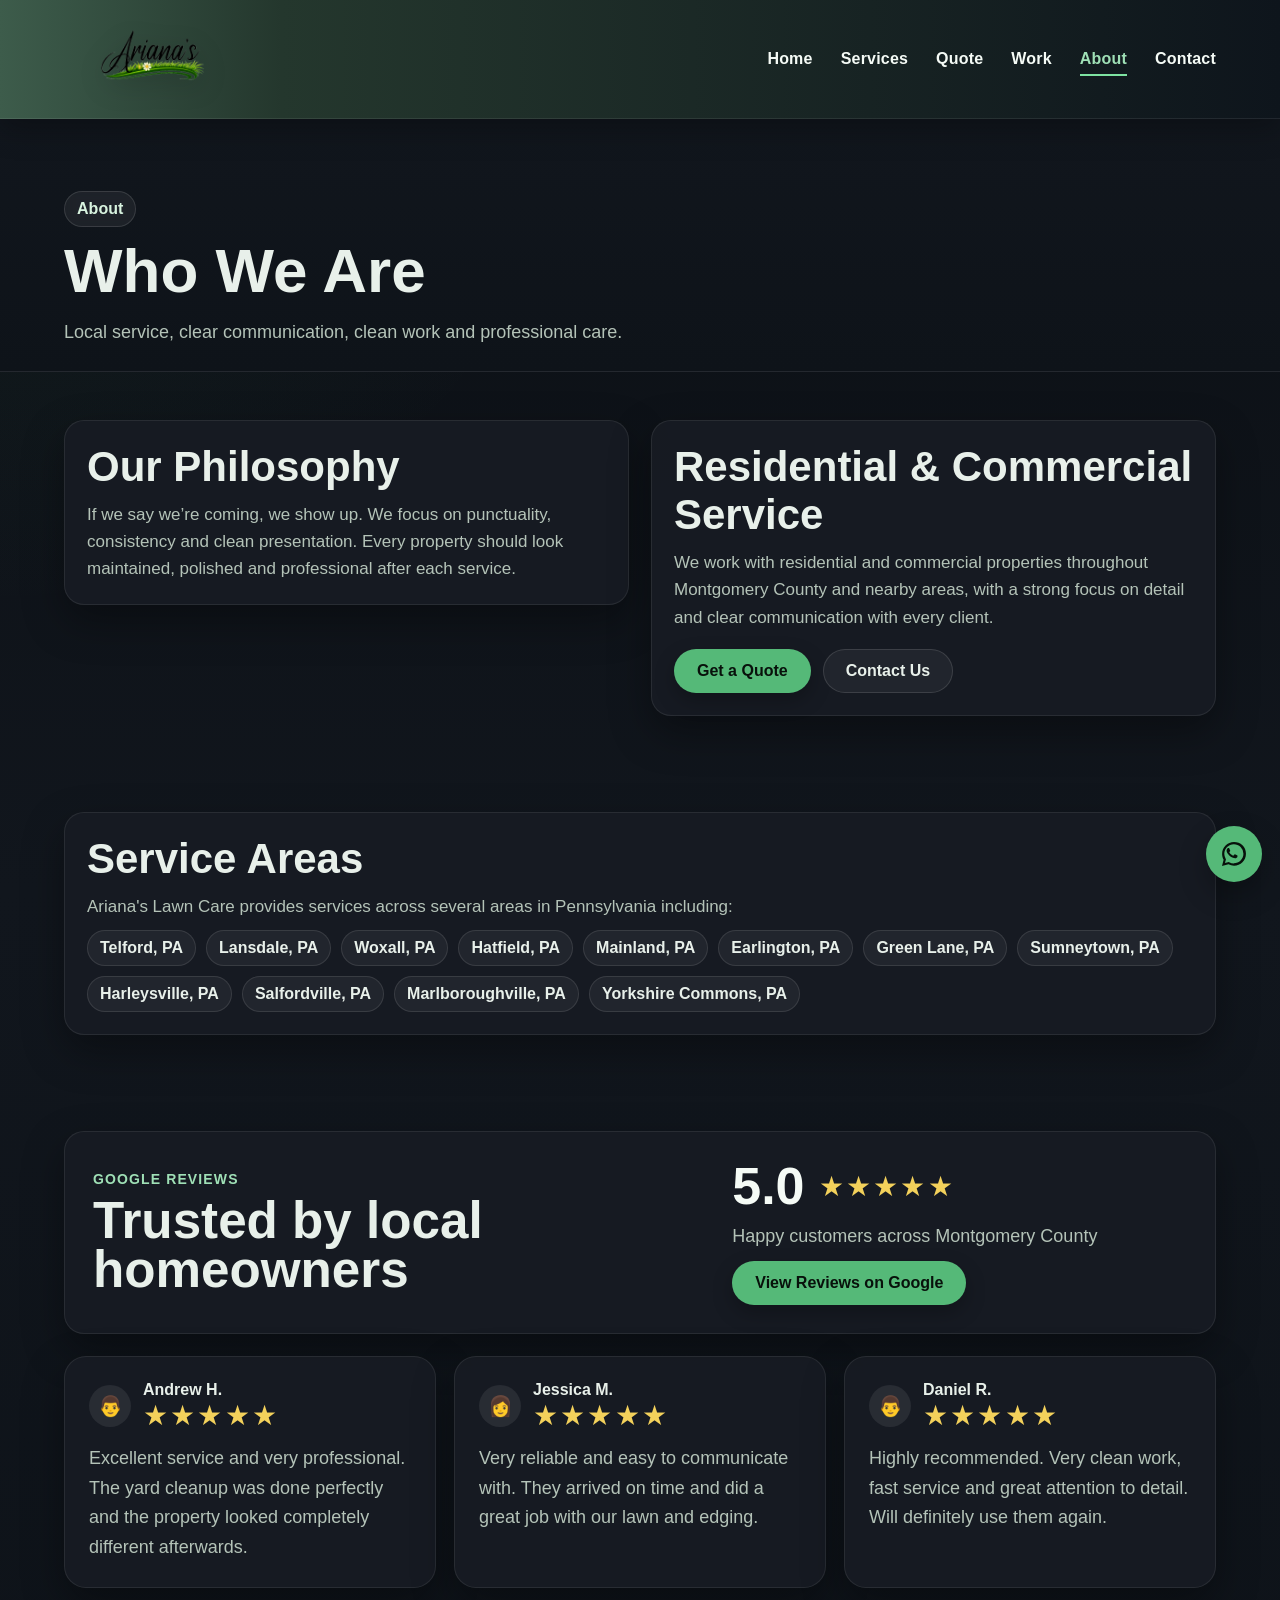
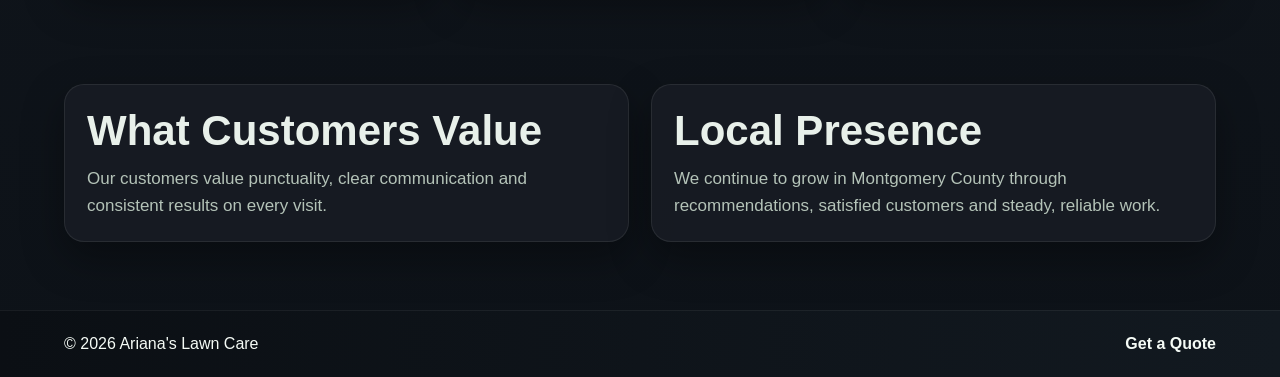
==== commit e2fa0cf5: "Update about.html" ====
--- a/about.html
+++ b/about.html
@@ -1,10 +1,10 @@
 <!DOCTYPE html>
-<html lang="es">
+<html lang="en">
 <head>
   <meta charset="UTF-8" />
   <meta name="viewport" content="width=device-width, initial-scale=1.0" />
-  <title>Ariana's Lawn Care | Nosotros</title>
-  <meta name="description" content="Conoce más sobre Ariana's Lawn Care, nuestras áreas de servicio y por qué clientes en Pennsylvania confían en nuestro trabajo." />
+  <title>Ariana's Lawn Care | About</title>
+  <meta name="description" content="Learn more about Ariana's Lawn Care, our service areas, and why customers across Pennsylvania trust our work." />
   <link rel="stylesheet" href="./style.css" />
 </head>
 <body>
@@ -15,17 +15,17 @@
       <img src="./logo.png" alt="Ariana's Lawn Care logo" />
     </a>
 
-    <button class="menu-toggle" id="menuToggle" aria-label="Abrir menú" aria-expanded="false">
+    <button class="menu-toggle" id="menuToggle" aria-label="Open menu" aria-expanded="false">
       <span></span><span></span><span></span>
     </button>
 
     <nav class="nav-menu" id="navMenu">
       <a href="./index.html">Home</a>
-      <a href="./services.html">Servicios</a>
-      <a href="./quote.html">Cotización</a>
-      <a href="./work.html">Trabajos</a>
-      <a class="is-active" href="./about.html">Nosotros</a>
-      <a href="./contact.html">Contacto</a>
+      <a href="./services.html">Services</a>
+      <a href="./quote.html">Quote</a>
+      <a href="./work.html">Work</a>
+      <a class="is-active" href="./about.html">About</a>
+      <a href="./contact.html">Contact</a>
     </nav>
   </div>
 </header>
@@ -34,9 +34,9 @@
 
 <section class="page-hero">
   <div class="container">
-    <div class="eyebrow">Nosotros</div>
-    <h1>Quiénes somos</h1>
-    <p>Negocio local, comunicación clara, trabajo limpio y atención profesional.</p>
+    <div class="eyebrow">About</div>
+    <h1>Who We Are</h1>
+    <p>Local service, clear communication, clean work and professional care.</p>
   </div>
 </section>
 
@@ -44,25 +44,25 @@
   <div class="container split">
 
     <div class="panel">
-      <h2>Nuestra filosofía</h2>
-      <p>
-        Si decimos que llegamos, llegamos. Nos enfocamos en puntualidad,
-        orden y consistencia. Cada propiedad debe verse limpia,
-        bien mantenida y profesional después de cada servicio.
-      </p>
-    </div>
-
-    <div class="panel">
-      <h2>Servicio residencial y comercial</h2>
-      <p>
-        Trabajamos propiedades residenciales y comerciales
-        en Montgomery County y áreas cercanas con un enfoque
-        en detalles y comunicación clara con cada cliente.
+      <h2>Our Philosophy</h2>
+      <p>
+        If we say we’re coming, we show up. We focus on punctuality,
+        consistency and clean presentation. Every property should look
+        maintained, polished and professional after each service.
+      </p>
+    </div>
+
+    <div class="panel">
+      <h2>Residential & Commercial Service</h2>
+      <p>
+        We work with residential and commercial properties
+        throughout Montgomery County and nearby areas, with a strong focus
+        on detail and clear communication with every client.
       </p>
 
       <div class="cta-row">
-        <a class="btn primary" href="./quote.html">Pedir cotización</a>
-        <a class="btn secondary" href="./contact.html">Contactar</a>
+        <a class="btn primary" href="./quote.html">Get a Quote</a>
+        <a class="btn secondary" href="./contact.html">Contact Us</a>
       </div>
 
     </div>
@@ -73,11 +73,11 @@
 <section class="section">
   <div class="container">
     <div class="panel">
-      <h2>Áreas de servicio</h2>
-
-      <p>
-        Ariana's Lawn Care ofrece servicios en varias zonas
-        de Pennsylvania incluyendo:
+      <h2>Service Areas</h2>
+
+      <p>
+        Ariana's Lawn Care provides services across several
+        areas in Pennsylvania including:
       </p>
 
       <div class="chip-row">
@@ -118,12 +118,12 @@
             <span class="google-stars">★★★★★</span>
           </div>
 
-          <p>Clientes satisfechos en Montgomery County</p>
+          <p>Happy customers across Montgomery County</p>
 
           <a class="btn primary"
           href="https://www.google.com/search?q=Ariana%27s+Cleaning+%26+Landscaping%2C+LLC"
           target="_blank" rel="noopener">
-          Ver reseñas en Google
+          View Reviews on Google
           </a>
 
         </div>
@@ -192,20 +192,20 @@
   <div class="container split">
 
     <div class="panel">
-      <h2>Lo que valoran nuestros clientes</h2>
-      <p>
-        Nuestros clientes valoran la puntualidad,
-        la comunicación clara y la consistencia
-        en cada visita.
-      </p>
-    </div>
-
-    <div class="panel">
-      <h2>Presencia local</h2>
-      <p>
-        Seguimos creciendo en Montgomery County
-        gracias a recomendaciones, clientes
-        satisfechos y trabajo constante.
+      <h2>What Customers Value</h2>
+      <p>
+        Our customers value punctuality,
+        clear communication and consistent
+        results on every visit.
+      </p>
+    </div>
+
+    <div class="panel">
+      <h2>Local Presence</h2>
+      <p>
+        We continue to grow in Montgomery County
+        through recommendations, satisfied customers
+        and steady, reliable work.
       </p>
     </div>
 
@@ -217,7 +217,7 @@
 <footer class="footer">
   <div class="container footer__inner">
     <p>© <span id="year"></span> Ariana's Lawn Care</p>
-    <a href="./quote.html">Pedir cotización</a>
+    <a href="./quote.html">Get a Quote</a>
   </div>
 </footer>
 
@@ -225,7 +225,12 @@
 href="https://wa.me/12679922317"
 target="_blank"
 rel="noopener"
-aria-label="WhatsApp">💬</a>
+aria-label="WhatsApp">
+  <svg viewBox="0 0 32 32" role="img" aria-hidden="true">
+    <path d="M19.11 17.27c-.29-.15-1.71-.84-1.98-.94-.26-.1-.45-.15-.64.15-.19.29-.74.94-.9 1.13-.16.19-.33.22-.62.07-.29-.15-1.21-.44-2.31-1.41-.85-.76-1.42-1.69-1.59-1.97-.17-.29-.02-.44.13-.58.13-.13.29-.33.43-.49.14-.16.19-.29.29-.48.1-.19.05-.36-.02-.5-.07-.15-.64-1.54-.88-2.11-.23-.55-.47-.48-.64-.49h-.55c-.19 0-.5.07-.76.36-.26.29-1 1-.97 2.43.03 1.43 1.03 2.81 1.18 3 .14.19 2.02 3.09 4.89 4.33.68.29 1.21.46 1.63.59.68.22 1.31.19 1.8.11.55-.08 1.71-.7 1.95-1.38.24-.68.24-1.26.17-1.38-.07-.12-.26-.19-.55-.33z" fill="currentColor"/>
+    <path d="M16.03 3.2c-7.02 0-12.71 5.69-12.71 12.71 0 2.24.58 4.34 1.6 6.17L3.2 28.8l6.9-1.81a12.67 12.67 0 0 0 5.93 1.5h.01c7.02 0 12.72-5.7 12.72-12.72 0-3.4-1.32-6.6-3.72-9s-5.6-3.57-9.01-3.57zm0 22.97h-.01a10.2 10.2 0 0 1-5.2-1.42l-.37-.22-4.09 1.07 1.09-3.98-.24-.41a10.13 10.13 0 0 1-1.56-5.42c0-5.62 4.57-10.19 10.2-10.19 2.72 0 5.28 1.06 7.2 2.98a10.13 10.13 0 0 1 2.99 7.21c0 5.63-4.58 10.2-10.21 10.2z" fill="currentColor"/>
+  </svg>
+</a>
 
 <script src="./script.js"></script>
 
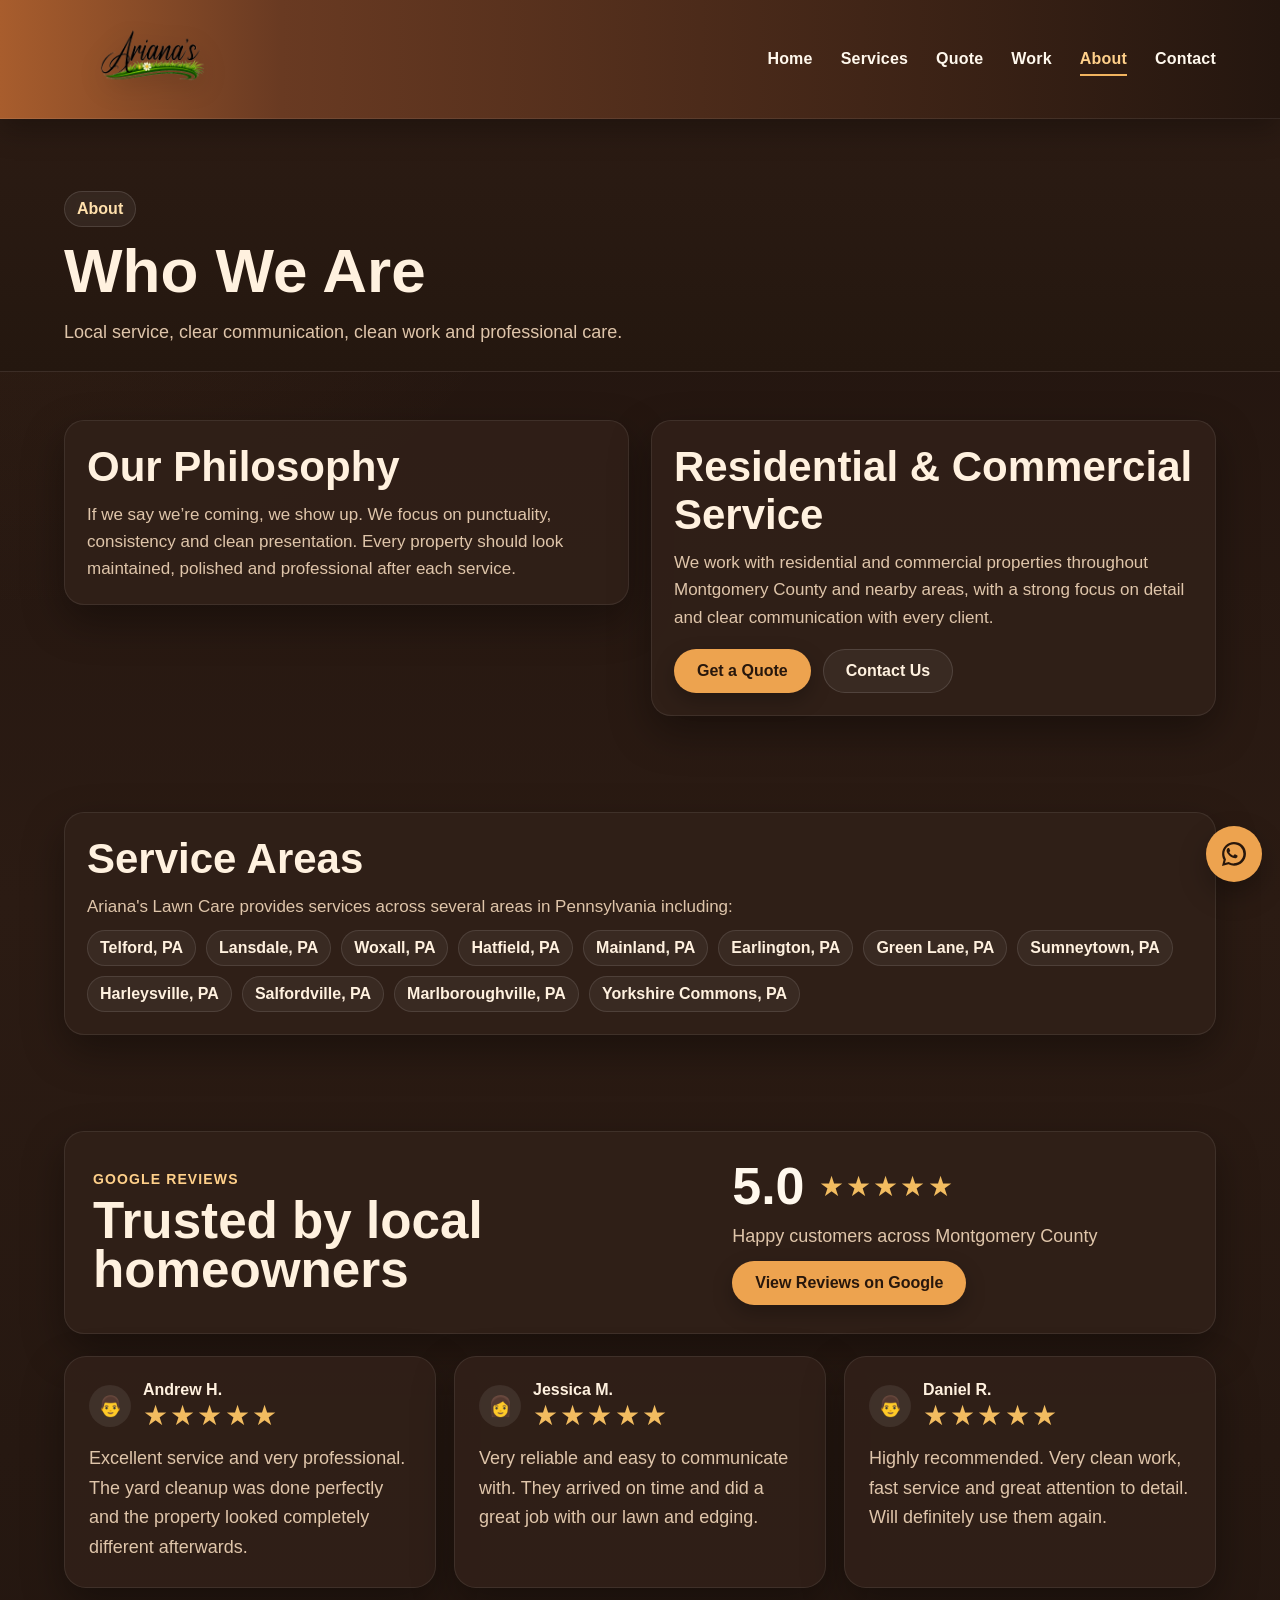
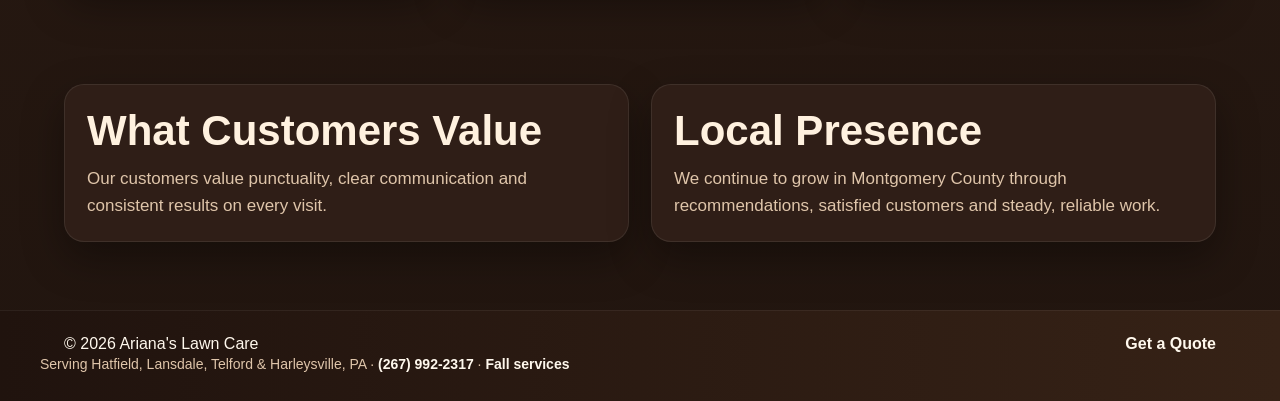
==== commit 07f5173d: "Add seasonal service planner, complete quote validation, automatic acknowledgement and local SEO" ====
--- a/about.html
+++ b/about.html
@@ -3,9 +3,14 @@
 <head>
   <meta charset="UTF-8" />
   <meta name="viewport" content="width=device-width, initial-scale=1.0" />
-  <title>Ariana's Lawn Care | About</title>
-  <meta name="description" content="Learn more about Ariana's Lawn Care, our service areas, and why customers across Pennsylvania trust our work." />
-  <link rel="stylesheet" href="./style.css" />
+  <title>About Ariana’s Lawn Care | Serving Hatfield, PA</title>
+  <meta name="description" content="Learn about Ariana’s Lawn Care and our exterior maintenance services for properties in Hatfield, Lansdale, Telford and Harleysville, Pennsylvania.">
+  <link rel="stylesheet" href="./style.css?v=20260909" />
+  <link rel="canonical" href="https://arianaslawncare.com/about.html">
+  <meta property="og:title" content="About Ariana’s Lawn Care | Serving Hatfield, PA">
+  <meta property="og:description" content="Learn about Ariana’s Lawn Care and our exterior maintenance services for properties in Hatfield, Lansdale, Telford and Harleysville, Pennsylvania.">
+  <meta property="og:url" content="https://arianaslawncare.com/about.html">
+  <meta property="og:type" content="website">
 </head>
 <body>
 
@@ -219,6 +224,7 @@
     <p>© <span id="year"></span> Ariana's Lawn Care</p>
     <a href="./quote.html">Get a Quote</a>
   </div>
+  <div class="container footer-local">Serving Hatfield, Lansdale, Telford &amp; Harleysville, PA · <a href="tel:+12679922317">(267) 992-2317</a> · <a href="./index.html#fall-services">Fall services</a></div>
 </footer>
 
 <a class="whatsapp-float"
@@ -232,7 +238,9 @@
   </svg>
 </a>
 
-<script src="./script.js"></script>
+<script src="./quote-rules.js?v=20260909"></script>
+  <script src="./script.js?v=20260909"></script>
 
 </body>
 </html>
+
--- a/style.css
+++ b/style.css
@@ -6,20 +6,20 @@
 }
 
 :root{
-  --bg: #0e1116;
-  --bg-soft: #171c23;
-  --bg-soft-2: #1e252d;
-  --bg-nav-left: #3d5c4b;
-  --bg-nav-right: #0e151c;
-  --bg-top: #0a0d12;
-  --panel: #171c23;
-  --panel-2: #222b35;
+  --bg: #21150f;
+  --bg-soft: #302018;
+  --bg-soft-2: #3b291e;
+  --bg-nav-left: #a85d2d;
+  --bg-nav-right: #24160f;
+  --bg-top: #190f0b;
+  --panel: #302018;
+  --panel-2: #493024;
   --border: rgba(255,255,255,.10);
-  --text: #e8f0ea;
-  --text-soft: #b4c3b8;
-  --green: #55b978;
-  --green-dark: #3f8f5b;
-  --white-green: #f5fbf6;
+  --text: #fff1df;
+  --text-soft: #dfc5aa;
+  --green: #eda34f;
+  --green-dark: #cd7835;
+  --white-green: #fff8ed;
   --shadow: 0 16px 40px rgba(0,0,0,.35);
 }
 
@@ -29,8 +29,8 @@
 
 body{
   background:
-    radial-gradient(circle at top left, rgba(85,185,120,.08), transparent 26%),
-    linear-gradient(180deg, #0b0f14 0%, #11161d 45%, #0d1218 100%);
+    radial-gradient(circle at top left, rgba(237,163,79,.08), transparent 26%),
+    linear-gradient(180deg, #20130e 0%, #2b1b13 45%, #21150f 100%);
   color: var(--text);
 }
 
@@ -42,7 +42,7 @@
 
 /* navbar */
 .navbar{
-  background: linear-gradient(90deg, var(--bg-nav-left) 0%, #24372d 22%, var(--bg-nav-right) 100%);
+  background: linear-gradient(90deg, var(--bg-nav-left) 0%, #693a22 22%, var(--bg-nav-right) 100%);
   border-bottom: 1px solid rgba(255,255,255,.08);
   position: sticky;
   top: 0;
@@ -82,7 +82,7 @@
 
 .nav-menu a:hover,
 .nav-menu a.is-active{
-  color: #9fe0b6;
+  color: #ffd08a;
 }
 
 .nav-menu a::after{
@@ -92,7 +92,7 @@
   bottom:-8px;
   width:0;
   height:2px;
-  background: #7ee3a2;
+  background: #f2b45f;
   transition: width .2s ease;
 }
 
@@ -133,7 +133,7 @@
 }
 
 .hero-video{
-  background: #091017;
+  background: #21150f;
 }
 
 .hero-video-bg{
@@ -151,10 +151,10 @@
   background:
     linear-gradient(
       90deg,
-      rgba(8,13,11,.82) 0%,
-      rgba(8,13,11,.60) 36%,
-      rgba(8,13,11,.40) 60%,
-      rgba(8,13,11,.55) 100%
+      rgba(35,19,10,.82) 0%,
+      rgba(35,19,10,.60) 36%,
+      rgba(35,19,10,.40) 60%,
+      rgba(35,19,10,.55) 100%
     );
   display:flex;
   align-items:center;
@@ -181,7 +181,7 @@
 .eyebrow{
   display:inline-block;
   background: rgba(255,255,255,.06);
-  color: #d8f3df;
+  color: #ffe0ac;
   border: 1px solid rgba(255,255,255,.12);
   padding: 8px 12px;
   border-radius: 999px;
@@ -191,8 +191,8 @@
 }
 
 .service-eyebrow{
-  background: rgba(85,185,120,.10);
-  border: 1px solid rgba(85,185,120,.22);
+  background: rgba(237,163,79,.10);
+  border: 1px solid rgba(237,163,79,.22);
 }
 
 .hero h1,
@@ -217,7 +217,7 @@
 .hero p{
   font-size: 18px;
   margin-bottom: 22px;
-  color: rgba(245,251,246,.88);
+  color: rgba(255,248,237,.88);
   max-width: 700px;
 }
 
@@ -257,7 +257,7 @@
 }
 
 .service-card{
-  background: rgba(23,28,35,.76);
+  background: rgba(48,32,24,.76);
   border: 1px solid rgba(255,255,255,.10);
   padding: 18px;
   border-radius: 20px;
@@ -268,7 +268,7 @@
 
 .service-card:hover{
   transform: translateY(-4px);
-  background: rgba(30,37,45,.90);
+  background: rgba(59,41,30,.90);
 }
 
 .service-card h3{
@@ -296,12 +296,12 @@
 
 .btn.primary{
   background: var(--green);
-  color: #08110b;
+  color: #28170c;
   box-shadow: 0 8px 20px rgba(0,0,0,.25);
 }
 
 .btn.primary:hover{
-  background: #69d08d;
+  background: #ffc577;
   transform: translateY(-1px);
 }
 
@@ -340,12 +340,12 @@
 
 .page-hero{
   padding: 72px 0 24px;
-  background: linear-gradient(180deg, #11161d, #0e1319);
+  background: linear-gradient(180deg, #2b1b13, #24170f);
   border-bottom: 1px solid rgba(255,255,255,.08);
 }
 
 .page-hero-dark{
-  background: linear-gradient(180deg, #07090d, #0c1015);
+  background: linear-gradient(180deg, #1b100b, #25170f);
 }
 
 .page-hero h1{
@@ -381,7 +381,7 @@
 .fact-card,
 .work-card,
 .contact-card{
-  background: rgba(23,28,35,.96);
+  background: rgba(48,32,24,.96);
   border: 1px solid rgba(255,255,255,.08);
   border-radius: 20px;
   padding: 22px;
@@ -417,7 +417,7 @@
 
 .info-card:hover{
   transform: translateY(-4px);
-  background: #202833;
+  background: #463022;
 }
 
 .info-card h3{
@@ -454,7 +454,7 @@
 }
 
 .services-photo-card{
-  background: rgba(23,28,35,.96);
+  background: rgba(48,32,24,.96);
   border: 1px solid rgba(255,255,255,.08);
   border-radius: 22px;
   overflow: hidden;
@@ -519,7 +519,7 @@
   padding: 12px 14px;
   border-radius: 14px;
   border:1px solid rgba(255,255,255,.10);
-  background: #0f141a;
+  background: #23160f;
   color: var(--text);
   outline:none;
 }
@@ -549,7 +549,7 @@
 }
 
 .work-page-gallery-dark{
-  background: #07090d;
+  background: #1b100b;
 }
 
 .work-gallery-premium{
@@ -655,7 +655,7 @@
   font-size: 14px;
   letter-spacing: .08em;
   text-transform: uppercase;
-  color: #9fe0b6;
+  color: #ffd08a;
   margin-bottom: 10px;
 }
 
@@ -686,7 +686,7 @@
 
 .google-stars,
 .review-stars{
-  color: #f3d15b;
+  color: #f2bc60;
   letter-spacing: .08em;
   font-size: 28px;
 }
@@ -704,7 +704,7 @@
 }
 
 .review-card-premium{
-  background: rgba(23,28,35,.96);
+  background: rgba(48,32,24,.96);
   border: 1px solid rgba(255,255,255,.08);
   border-radius: 22px;
   padding: 24px;
@@ -758,7 +758,7 @@
   font-size: 15px;
   letter-spacing: .04em;
   text-transform: uppercase;
-  color: #9fe0b6;
+  color: #ffd08a;
 }
 
 .contact-card-strong span{
@@ -770,7 +770,7 @@
 }
 
 .whatsapp-card strong{
-  color: #6fe28e;
+  color: #ffd08a;
 }
 
 .contact-cta-panel{
@@ -807,12 +807,12 @@
 }
 
 .whatsapp-action-btn{
-  background: rgba(85,185,120,.12);
-  border-color: rgba(85,185,120,.24);
+  background: rgba(237,163,79,.12);
+  border-color: rgba(237,163,79,.24);
 }
 
 .whatsapp-action-btn:hover{
-  background: rgba(85,185,120,.18);
+  background: rgba(237,163,79,.18);
 }
 
 .wa-icon{
@@ -827,7 +827,7 @@
   width: 24px;
   height: 24px;
   display:block;
-  color: #6fe28e;
+  color: #ffd08a;
 }
 
 /* lightbox pro */
@@ -916,11 +916,11 @@
 }
 
 .contact-card:hover{
-  background: #202833;
+  background: #463022;
 }
 
 .footer{
-  background: linear-gradient(90deg, #0b0f14 0%, #121920 100%);
+  background: linear-gradient(90deg, #20130e 0%, #362216 100%);
   color: var(--white-green);
   padding: 24px 0;
   margin-top: 20px;
@@ -954,7 +954,7 @@
   display:grid;
   place-items:center;
   background: var(--green);
-  color: #08110b;
+  color: #28170c;
   text-decoration:none;
   box-shadow: 0 12px 28px rgba(0,0,0,.28);
   z-index: 60;
@@ -964,7 +964,7 @@
   width: 30px;
   height: 30px;
   display:block;
-  color: #08110b;
+  color: #28170c;
 }
 
 @media (max-width: 980px){
@@ -1007,7 +1007,7 @@
     position:absolute;
     right: 5%;
     top: 132px;
-    background: linear-gradient(180deg, #24372d 0%, #10161d 100%);
+    background: linear-gradient(180deg, #693a22 0%, #2b1b13 100%);
     border: 1px solid rgba(255,255,255,.08);
     border-radius: 16px;
     padding: 14px;
@@ -1060,7 +1060,7 @@
   .hero-overlay{
     min-height: auto;
     padding: 38px 0 48px;
-    background: linear-gradient(180deg, rgba(8,13,11,.72) 0%, rgba(8,13,11,.58) 48%, rgba(8,13,11,.76) 100%);
+    background: linear-gradient(180deg, rgba(35,19,10,.72) 0%, rgba(35,19,10,.58) 48%, rgba(35,19,10,.76) 100%);
   }
 
   .hero-content{
@@ -1169,3 +1169,60 @@
     height: 28px;
   }
 }
+
+
+/* Seasonal planning, accessible forms and local service details */
+[hidden]{display:none!important}
+body{font-size:16px}
+main{overflow-wrap:break-word}
+section[id]{scroll-margin-top:130px}
+.hero-video h1{font-size:clamp(36px,4.6vw,60px);line-height:1.06;margin-bottom:20px}
+.hero-video .hero-copy p{font-size:18px;line-height:1.65;max-width:650px}
+.hero-content{width:90%}
+.video-toggle{display:block;margin-top:18px;padding:8px 12px;border:1px solid var(--border);border-radius:8px;background:rgba(33,21,15,.7);color:var(--text);font:inherit;cursor:pointer}
+a:focus-visible,button:focus-visible,summary:focus-visible,input:focus-visible,select:focus-visible,textarea:focus-visible{outline:3px solid #ffd08a;outline-offset:4px}
+.seasonal-section{background:linear-gradient(130deg,#412718,#21150f)}
+.seasonal-section h2,.faq h2{font-size:clamp(28px,4vw,44px);margin-bottom:16px}
+.section-intro{color:var(--text-soft);line-height:1.6;max-width:720px;margin-bottom:24px}
+fieldset{border:0;min-width:0}
+legend{font-size:18px;font-weight:700;margin-bottom:14px}
+.season-options{display:grid;grid-template-columns:repeat(3,1fr);gap:16px}
+.season-option{display:flex;gap:12px;align-items:flex-start;background:#302018;border:2px solid #795238;padding:22px;border-radius:18px;cursor:pointer}
+.season-option:has(input:checked){background:#4c301d;border-color:var(--green)}
+.season-option input{width:20px;height:20px;flex:0 0 20px;margin-top:3px;accent-color:var(--green)}
+.season-option strong{display:block;font-size:20px;margin-bottom:10px}
+.season-option span span{display:block;color:var(--text-soft);line-height:1.5}
+.planner-bottom{display:grid;grid-template-columns:1fr 1fr auto;gap:18px;align-items:end;margin:24px 0 12px}
+.planner-bottom label{display:block;font-weight:700;margin-bottom:8px}
+select{font:inherit}
+.planner-bottom select,.quote-card select{width:100%;min-height:48px;background:#23160f;color:var(--text);border:1px solid #927056;padding:12px;border-radius:12px}
+.area-links a{display:inline-block;color:#ffd08a;border:1px solid #795238;border-radius:99px;padding:10px 14px;text-decoration:none}
+.area-links a:hover{background:#4c301d}
+.form-hint{font-size:14px!important;line-height:1.6!important;color:var(--text-soft);margin:12px 0}
+.faq details{border-bottom:1px solid #795238;padding:18px 0}
+.faq summary{cursor:pointer;font-size:18px;font-weight:700;line-height:1.5}
+.faq details p{color:var(--text-soft);line-height:1.7;margin-top:12px}
+.quote-layout{grid-template-columns:minmax(220px,.7fr) minmax(0,1.3fr)}
+.quote-card fieldset{display:grid;gap:10px;padding:22px 0;border-bottom:1px solid #795238}
+.quote-card legend{padding-top:14px;color:#ffd08a}
+.quote-card input,.quote-card textarea{font:inherit;border-color:#927056}
+.quote-card small{font-size:14px;color:var(--text-soft);line-height:1.5}
+.form-columns{display:grid;grid-template-columns:1.3fr 1fr;gap:14px}
+.form-columns label{margin-bottom:6px}
+.quote-card .check-row{display:flex;align-items:flex-start;gap:12px;line-height:1.5;font-size:15px;margin-top:12px}
+.quote-card .check-row input{width:20px;height:20px;flex:0 0 20px;margin-top:3px;accent-color:var(--green)}
+.quote-card .spam-field{display:none}
+.address-preview,.quote-review{background:#21150f;border:1px solid #c88b50;border-radius:14px;padding:18px;line-height:1.6;margin-top:16px}
+.quote-review dt{font-weight:bold;color:#ffd08a;margin-top:12px}
+.quote-review dd{margin:4px 0;white-space:pre-wrap}
+.quote-review button{margin-top:14px}
+button.btn{font:inherit;font-weight:800;cursor:pointer}
+.footer__inner{flex-wrap:wrap}
+.footer-local{width:100%;font-size:14px;line-height:1.7;color:var(--text-soft)}
+.thank-you{max-width:760px;margin:auto}
+.thank-you h1{font-size:clamp(30px,5vw,48px);margin:12px 0 24px}
+.thank-you p{margin-bottom:16px}
+@media(max-width:980px){.planner-bottom{grid-template-columns:1fr 1fr}.planner-bottom .btn{grid-column:1/-1}.season-options{grid-template-columns:1fr}.quote-layout{grid-template-columns:1fr}.quote-layout>.stack{display:none}}
+@media(max-width:700px){.hero-video h1{font-size:36px}.hero-video .hero-copy p{font-size:16px}.planner-bottom,.form-columns{grid-template-columns:1fr}.planner-bottom .btn{grid-column:auto}.season-option{padding:18px}.quote-card{padding:18px}.hero-content{width:90%}.nav-menu{top:100%}}
+@media(prefers-reduced-motion:reduce){html{scroll-behavior:auto}*,*::before,*::after{animation:none!important;transition:none!important}}
+
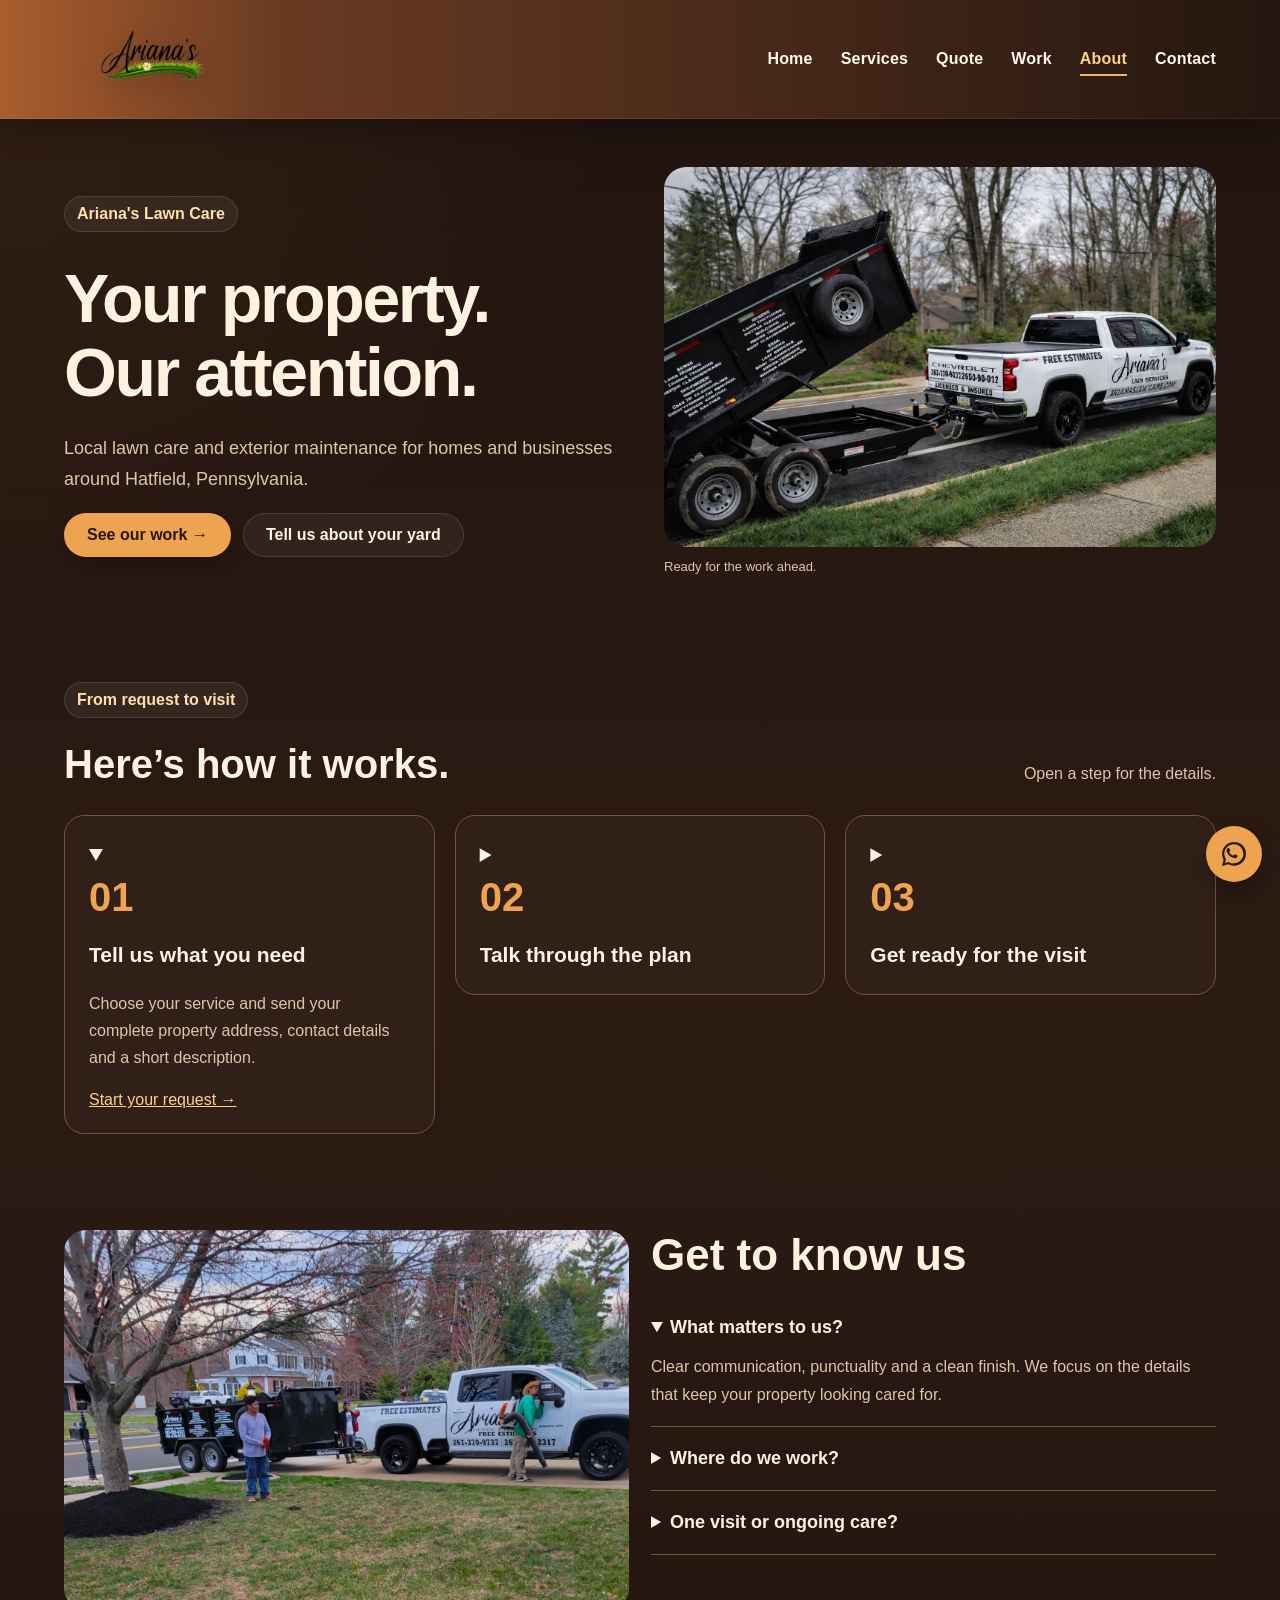
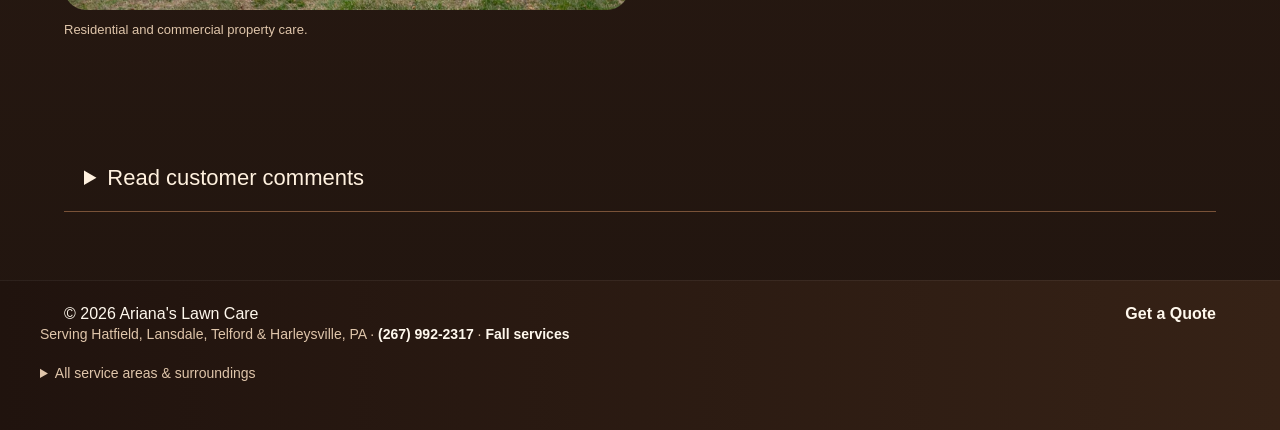
==== commit d7643fb2: "Make services and gallery interactive and include all 12 service areas" ====
--- a/about.html
+++ b/about.html
@@ -5,7 +5,7 @@
   <meta name="viewport" content="width=device-width, initial-scale=1.0" />
   <title>About Ariana’s Lawn Care | Serving Hatfield, PA</title>
   <meta name="description" content="Learn about Ariana’s Lawn Care and our exterior maintenance services for properties in Hatfield, Lansdale, Telford and Harleysville, Pennsylvania.">
-  <link rel="stylesheet" href="./style.css?v=20260909" />
+  <link rel="stylesheet" href="./style.css?v=20260909-ui2" />
   <link rel="canonical" href="https://arianaslawncare.com/about.html">
   <meta property="og:title" content="About Ariana’s Lawn Care | Serving Hatfield, PA">
   <meta property="og:description" content="Learn about Ariana’s Lawn Care and our exterior maintenance services for properties in Hatfield, Lansdale, Telford and Harleysville, Pennsylvania.">
@@ -36,56 +36,18 @@
 </header>
 
 <main class="page-main">
-
-<section class="page-hero">
-  <div class="container">
-    <div class="eyebrow">About</div>
-    <h1>Who We Are</h1>
-    <p>Local service, clear communication, clean work and professional care.</p>
-  </div>
-</section>
-
-<section class="section">
-  <div class="container split">
-
-    <div class="panel">
-      <h2>Our Philosophy</h2>
-      <p>
-        If we say we’re coming, we show up. We focus on punctuality,
-        consistency and clean presentation. Every property should look
-        maintained, polished and professional after each service.
-      </p>
-    </div>
-
-    <div class="panel">
-      <h2>Residential & Commercial Service</h2>
-      <p>
-        We work with residential and commercial properties
-        throughout Montgomery County and nearby areas, with a strong focus
-        on detail and clear communication with every client.
-      </p>
-
-      <div class="cta-row">
-        <a class="btn primary" href="./quote.html">Get a Quote</a>
-        <a class="btn secondary" href="./contact.html">Contact Us</a>
-      </div>
-
-    </div>
-
-  </div>
-</section>
-
-<section class="section">
-  <div class="container">
-    <div class="panel">
-      <h2>Service Areas</h2>
-
-      <p>
-        Ariana's Lawn Care provides services across several
-        areas in Pennsylvania including:
-      </p>
-
-      <div class="chip-row">
+<section class="section"><div class="container story-hero">
+<div><div class="eyebrow">Ariana's Lawn Care</div><h1>Your property.<br>Our attention.</h1><p>Local lawn care and exterior maintenance for homes and businesses around Hatfield, Pennsylvania.</p><div class="cta-row"><a class="btn primary" href="./work.html">See our work →</a><a class="btn secondary" href="./quote.html">Tell us about your yard</a></div></div>
+<figure class="story-photo"><img src="./Images/services/truck1.jpg" alt="Ariana's Lawn Care service truck" loading="eager"><figcaption>Ready for the work ahead.</figcaption></figure>
+</div></section>
+<section class="section"><div class="container"><div class="section-heading"><div><div class="eyebrow">From request to visit</div><h2>Here’s how it works.</h2></div><p>Open a step for the details.</p></div>
+<div class="process-grid">
+<details class="process-step" open><summary><span>01</span>Tell us what you need</summary><p>Choose your service and send your complete property address, contact details and a short description.</p><a href="./quote.html">Start your request →</a></details>
+<details class="process-step"><summary><span>02</span>Talk through the plan</summary><p>A member of our team will follow up to discuss the scope, pricing and availability. Sending a request does not reserve a date.</p><a href="./contact.html">Contact options →</a></details>
+<details class="process-step"><summary><span>03</span>Get ready for the visit</summary><p>Once the work is agreed, share any gate or access instructions and point out the areas that need attention.</p><a href="./services.html">Explore services →</a></details>
+</div></div></section>
+<section class="section"><div class="container split"><figure class="story-photo"><img src="./Images/services/truck2.jpg" alt="Ariana's Lawn Care truck and trailer" loading="lazy"><figcaption>Residential and commercial property care.</figcaption></figure>
+<div class="faq"><h2>Get to know us</h2><details open><summary>What matters to us?</summary><p>Clear communication, punctuality and a clean finish. We focus on the details that keep your property looking cared for.</p></details><details><summary>Where do we work?</summary><p>We serve all 12 communities listed below and their surrounding areas. Send your complete property address so we can discuss your project.</p><div class="chip-row">
         <span>Telford, PA</span>
         <span>Lansdale, PA</span>
         <span>Woxall, PA</span>
@@ -98,13 +60,8 @@
         <span>Salfordville, PA</span>
         <span>Marlboroughville, PA</span>
         <span>Yorkshire Commons, PA</span>
-      </div>
-
-    </div>
-  </div>
-</section>
-
-<section class="section reviews-section">
+      </div></details><details><summary>One visit or ongoing care?</summary><p>You can request a one-time cleanup or discuss recurring lawn maintenance. Tell us what works for your property.</p></details></div></div></section>
+<section class="section"><div class="container"><details class="customer-comments"><summary>Read customer comments</summary><section class="section reviews-section">
 
   <div class="container">
 
@@ -191,32 +148,7 @@
 
   </div>
 
-</section>
-
-<section class="section">
-  <div class="container split">
-
-    <div class="panel">
-      <h2>What Customers Value</h2>
-      <p>
-        Our customers value punctuality,
-        clear communication and consistent
-        results on every visit.
-      </p>
-    </div>
-
-    <div class="panel">
-      <h2>Local Presence</h2>
-      <p>
-        We continue to grow in Montgomery County
-        through recommendations, satisfied customers
-        and steady, reliable work.
-      </p>
-    </div>
-
-  </div>
-</section>
-
+</section></details></div></section>
 </main>
 
 <footer class="footer">
@@ -225,7 +157,18 @@
     <a href="./quote.html">Get a Quote</a>
   </div>
   <div class="container footer-local">Serving Hatfield, Lansdale, Telford &amp; Harleysville, PA · <a href="tel:+12679922317">(267) 992-2317</a> · <a href="./index.html#fall-services">Fall services</a></div>
-</footer>
+<div class="container footer-local"><details class="footer-areas"><summary>All service areas &amp; surroundings</summary><div class="area-links"><a href="./quote.html?city=Telford">Telford, PA</a>
+<a href="./quote.html?city=Lansdale">Lansdale, PA</a>
+<a href="./quote.html?city=Woxall">Woxall, PA</a>
+<a href="./quote.html?city=Hatfield">Hatfield, PA</a>
+<a href="./quote.html?city=Mainland">Mainland, PA</a>
+<a href="./quote.html?city=Earlington">Earlington, PA</a>
+<a href="./quote.html?city=Green%20Lane">Green Lane, PA</a>
+<a href="./quote.html?city=Sumneytown">Sumneytown, PA</a>
+<a href="./quote.html?city=Harleysville">Harleysville, PA</a>
+<a href="./quote.html?city=Salfordville">Salfordville, PA</a>
+<a href="./quote.html?city=Marlboroughville">Marlboroughville, PA</a>
+<a href="./quote.html?city=Yorkshire%20Commons">Yorkshire Commons, PA</a></div><p>Serving these Pennsylvania communities and surrounding areas.</p></details></div></footer>
 
 <a class="whatsapp-float"
 href="https://wa.me/12679922317"
@@ -238,9 +181,10 @@
   </svg>
 </a>
 
-<script src="./quote-rules.js?v=20260909"></script>
-  <script src="./script.js?v=20260909"></script>
+<script src="./quote-rules.js?v=20260909-ui2"></script>
+  <script src="./script.js?v=20260909-ui2"></script>
 
 </body>
 </html>
 
+
--- a/style.css
+++ b/style.css
@@ -1226,3 +1226,57 @@
 @media(max-width:700px){.hero-video h1{font-size:36px}.hero-video .hero-copy p{font-size:16px}.planner-bottom,.form-columns{grid-template-columns:1fr}.planner-bottom .btn{grid-column:auto}.season-option{padding:18px}.quote-card{padding:18px}.hero-content{width:90%}.nav-menu{top:100%}}
 @media(prefers-reduced-motion:reduce){html{scroll-behavior:auto}*,*::before,*::after{animation:none!important;transition:none!important}}
 
+
+/* Visual service explorer and progressive page interactions */
+[hidden]{display:none!important}
+.compact-intro{padding:60px 0 20px}
+.compact-intro h1,.story-hero h1{font-size:clamp(36px,6vw,68px);line-height:1.08;letter-spacing:-.035em;margin:16px 0 24px;max-width:850px}
+.compact-intro p{max-width:720px;color:var(--text-soft);line-height:1.7}
+.filter-bar{display:flex;flex-wrap:wrap;gap:10px;margin:20px 0}
+.filter-bar button,.photo-dialog button,.town-choice{font:inherit;color:#fff1df;border:1px solid #986b48;background:#302018;border-radius:99px;padding:12px 18px;min-height:46px;cursor:pointer;text-decoration:none}
+.filter-bar button[aria-pressed="true"],.town-choice[aria-pressed="true"]{background:#eda34f;color:#21150f;border-color:#eda34f}
+.filter-bar button:hover,.photo-dialog button:hover,.town-choice:hover{border-color:#ffd08a}
+:focus-visible{outline:3px solid #ffd08a;outline-offset:5px}
+.results-count,#galleryCount{font-size:14px;color:var(--text-soft);margin-bottom:20px}
+.service-catalog{display:grid;grid-template-columns:repeat(3,minmax(0,1fr));gap:24px;align-items:start}
+.service-tile{border:1px solid #795238;border-radius:22px;overflow:hidden;background:#302018}
+.service-photo{height:220px;position:relative}
+.service-photo img{width:100%;height:100%;object-fit:cover}
+.service-photo>span{position:absolute;bottom:12px;left:12px;background:#21150feb;color:#fff1df;padding:7px 10px;border-radius:8px;font-size:12px}
+.service-marker{height:220px;padding:30px;display:flex;flex-direction:column;justify-content:center;background:linear-gradient(135deg,#5e3920,#21150f);color:#eda34f}
+.service-marker span{font-size:76px;font-weight:800;line-height:1}.service-marker small{letter-spacing:.15em;margin-top:16px}
+.service-tile-body{padding:24px}.service-tile h2{font-size:25px;line-height:1.2;margin-bottom:12px}
+.service-tile p{line-height:1.65;color:var(--text-soft)}.service-tile details{margin:20px 0;border-top:1px solid #795238;padding-top:16px}
+.service-tile summary{font-size:14px;cursor:pointer;line-height:1.5;color:#ffd08a;min-height:32px}.service-tile details p{font-size:14px;padding-top:12px}
+.service-tile .btn{font-size:14px;width:100%;white-space:normal;text-align:center}
+.reassurance-strip{display:flex;gap:24px;align-items:center;justify-content:space-between;border:1px solid #795238;padding:32px;border-radius:22px;background:#302018}
+.reassurance-strip p{margin-top:10px;line-height:1.6;color:var(--text-soft)}.reassurance-strip .btn{flex-shrink:0}
+.section-heading{display:flex;align-items:end;justify-content:space-between;gap:30px;margin-bottom:28px}
+.section-heading h2{font-size:clamp(28px,4vw,40px);margin-top:10px}.section-heading>p{max-width:400px;line-height:1.6;color:var(--text-soft)}
+.gallery-grid{grid-template-columns:repeat(4,minmax(0,1fr));gap:20px}
+.gallery-grid .work-card{margin:0;min-width:0;height:auto;background:#302018;border-radius:16px;overflow:hidden}
+.gallery-open{display:block;position:relative}.gallery-grid .work-card img{width:100%;height:240px;object-fit:cover;display:block}
+.gallery-grid figcaption{padding:14px;font-size:14px;line-height:1.5}.photo-expand{position:absolute;bottom:10px;right:10px;background:#21150fe8;color:#fff1df;border-radius:8px;padding:8px;font-size:12px}
+.photo-dialog{width:min(960px,94vw);max-height:94dvh;margin:auto;padding:20px;background:#21150f;color:#fff1df;border:1px solid #986b48;border-radius:20px;overflow:auto}
+.photo-dialog::backdrop{background:#100905e8}
+.photo-toolbar,.photo-controls{display:flex;align-items:center;justify-content:space-between;gap:16px}
+.photo-dialog #expandedPhoto{display:block;width:100%;height:60dvh;object-fit:contain;margin:16px auto}
+#photoCaption{line-height:1.5;margin-bottom:16px}
+.story-hero{display:grid;grid-template-columns:1fr 1fr;gap:48px;align-items:center}.story-hero p{font-size:18px;line-height:1.7;color:var(--text-soft)}
+.story-photo{margin:0;min-width:0}.story-photo img{display:block;width:100%;height:380px;object-fit:cover;border-radius:22px}.story-photo figcaption{font-size:13px;color:var(--text-soft);padding:12px 0}
+.process-grid{display:grid;grid-template-columns:repeat(3,minmax(0,1fr));gap:20px;align-items:start}
+.process-step{border:1px solid #795238;background:#302018;border-radius:20px;padding:24px}
+.process-step summary{font-size:21px;cursor:pointer;font-weight:700;line-height:1.4}.process-step summary span{display:block;color:#eda34f;font-size:40px;margin-bottom:15px}
+.process-step p{line-height:1.7;color:var(--text-soft);margin:20px 0}.process-step a{color:#ffd08a}
+.customer-comments>summary{cursor:pointer;border-bottom:1px solid #795238;padding:20px;font-size:22px}
+.contact-explorer{display:grid;grid-template-columns:minmax(0,1.7fr) minmax(0,1fr);gap:36px;align-items:start}
+.contact-choice-panel{padding:30px;border:1px solid #795238;border-radius:22px;background:#302018;margin-bottom:20px}
+.contact-choice-panel h2{font-size:clamp(24px,3vw,36px);margin:12px 0 20px;line-height:1.2}
+.contact-choice-panel p{line-height:1.7;color:var(--text-soft);margin-bottom:20px}.contact-email{overflow-wrap:anywhere}
+.area-picker{display:flex;flex-wrap:wrap;gap:10px;margin:24px 0}.town-choice{font-size:14px}
+.contact-side{background:#302018;border-radius:22px;overflow:hidden;border:1px solid #795238}.contact-side img{width:100%;height:240px;object-fit:cover;display:block}.contact-side>div{padding:24px}.contact-side p{line-height:1.7;margin:20px 0;color:var(--text-soft)}.contact-side a{color:#ffd08a}
+.quote-progress{padding:14px;border:1px solid #986b48;background:#21150f;border-radius:12px;color:#ffd08a;font-size:14px;line-height:1.8;margin:20px 0}
+.footer-areas{padding-top:15px}.footer-areas summary{cursor:pointer;min-height:44px}.footer-areas .area-links{padding:10px 0}
+@media(max-width:1000px){.service-catalog{grid-template-columns:repeat(2,minmax(0,1fr))}.gallery-grid{grid-template-columns:repeat(3,minmax(0,1fr))}.story-hero{gap:24px}.process-grid{grid-template-columns:1fr}.contact-explorer{grid-template-columns:1fr}}
+@media(max-width:700px){.compact-intro{padding-top:36px}.service-catalog,.story-hero{grid-template-columns:1fr}.section-heading,.reassurance-strip{flex-direction:column;align-items:start}.gallery-grid{grid-template-columns:repeat(2,minmax(0,1fr));gap:12px}.gallery-grid .work-card img{height:180px}.story-photo img{height:280px}.contact-choice-panel{padding:20px}.filter-bar button{padding:12px 14px;font-size:14px}.photo-dialog{padding:14px}.photo-dialog #expandedPhoto{height:50dvh}}
+
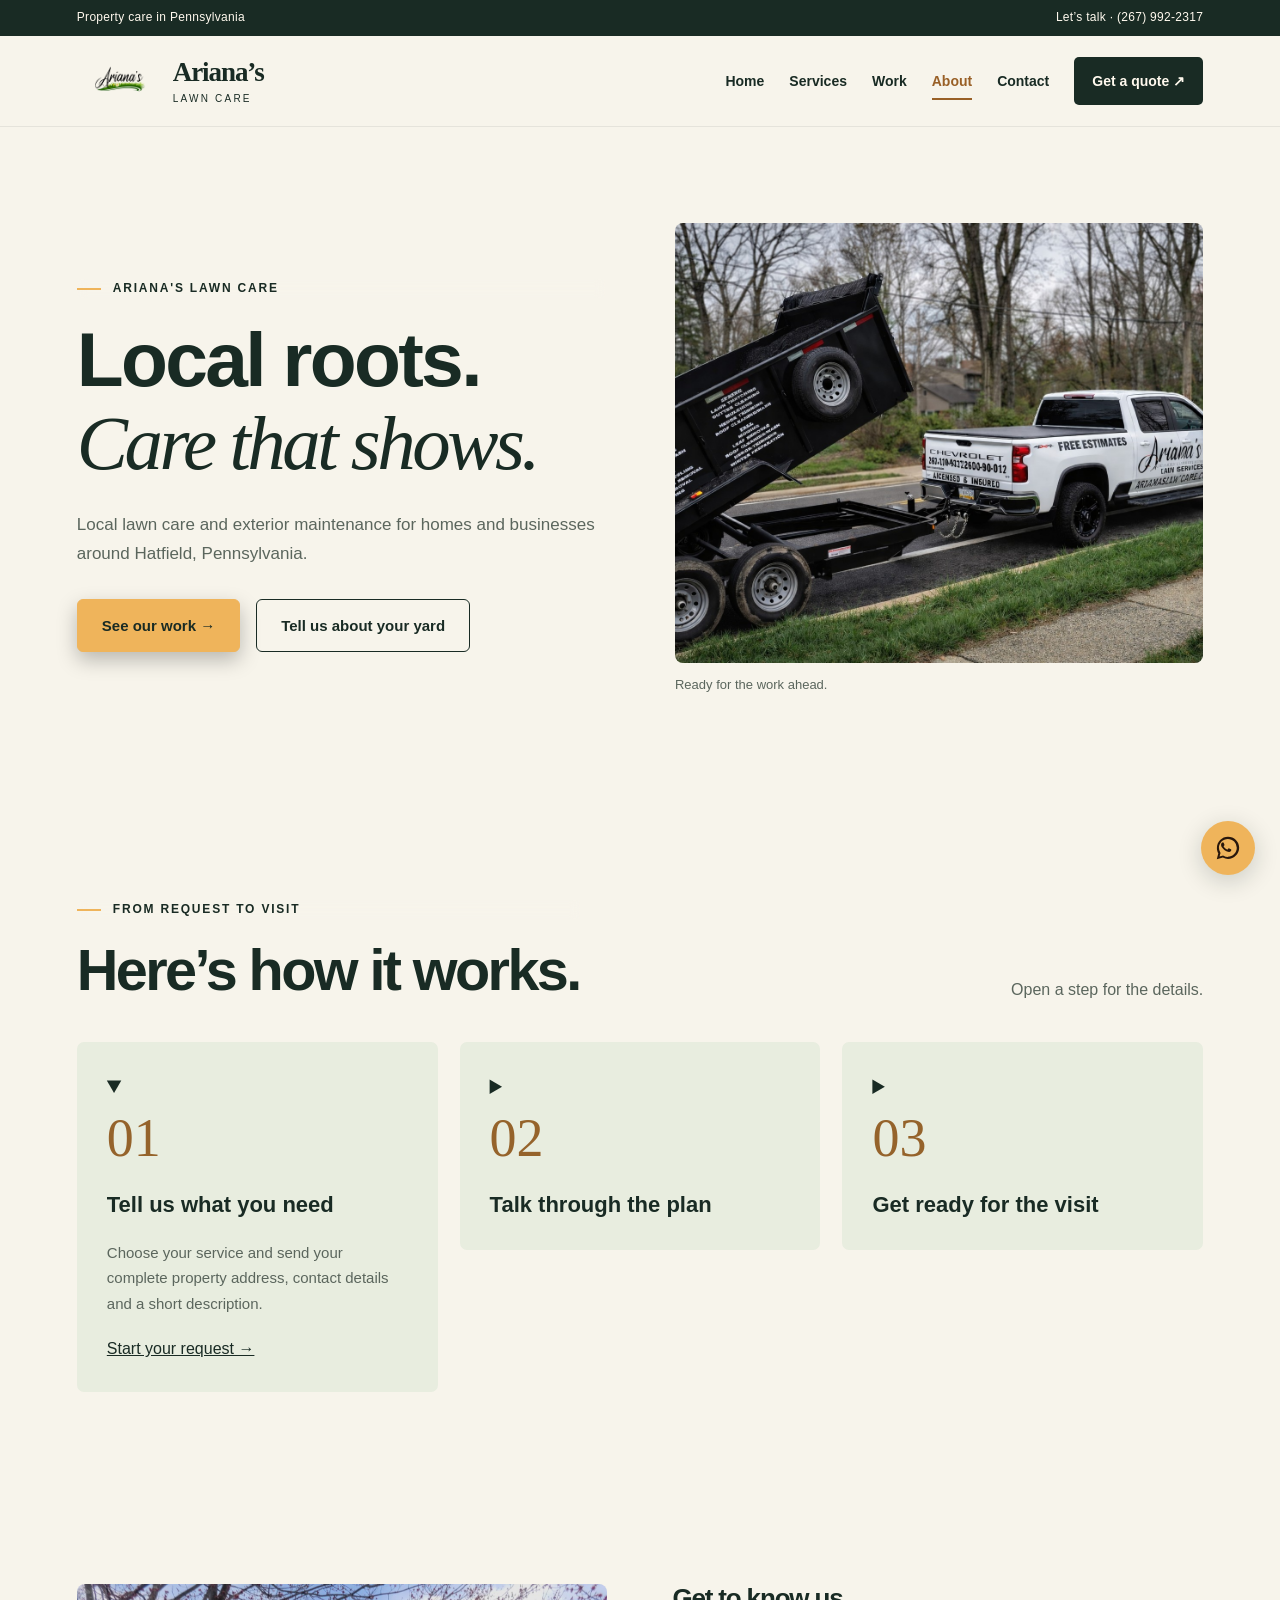
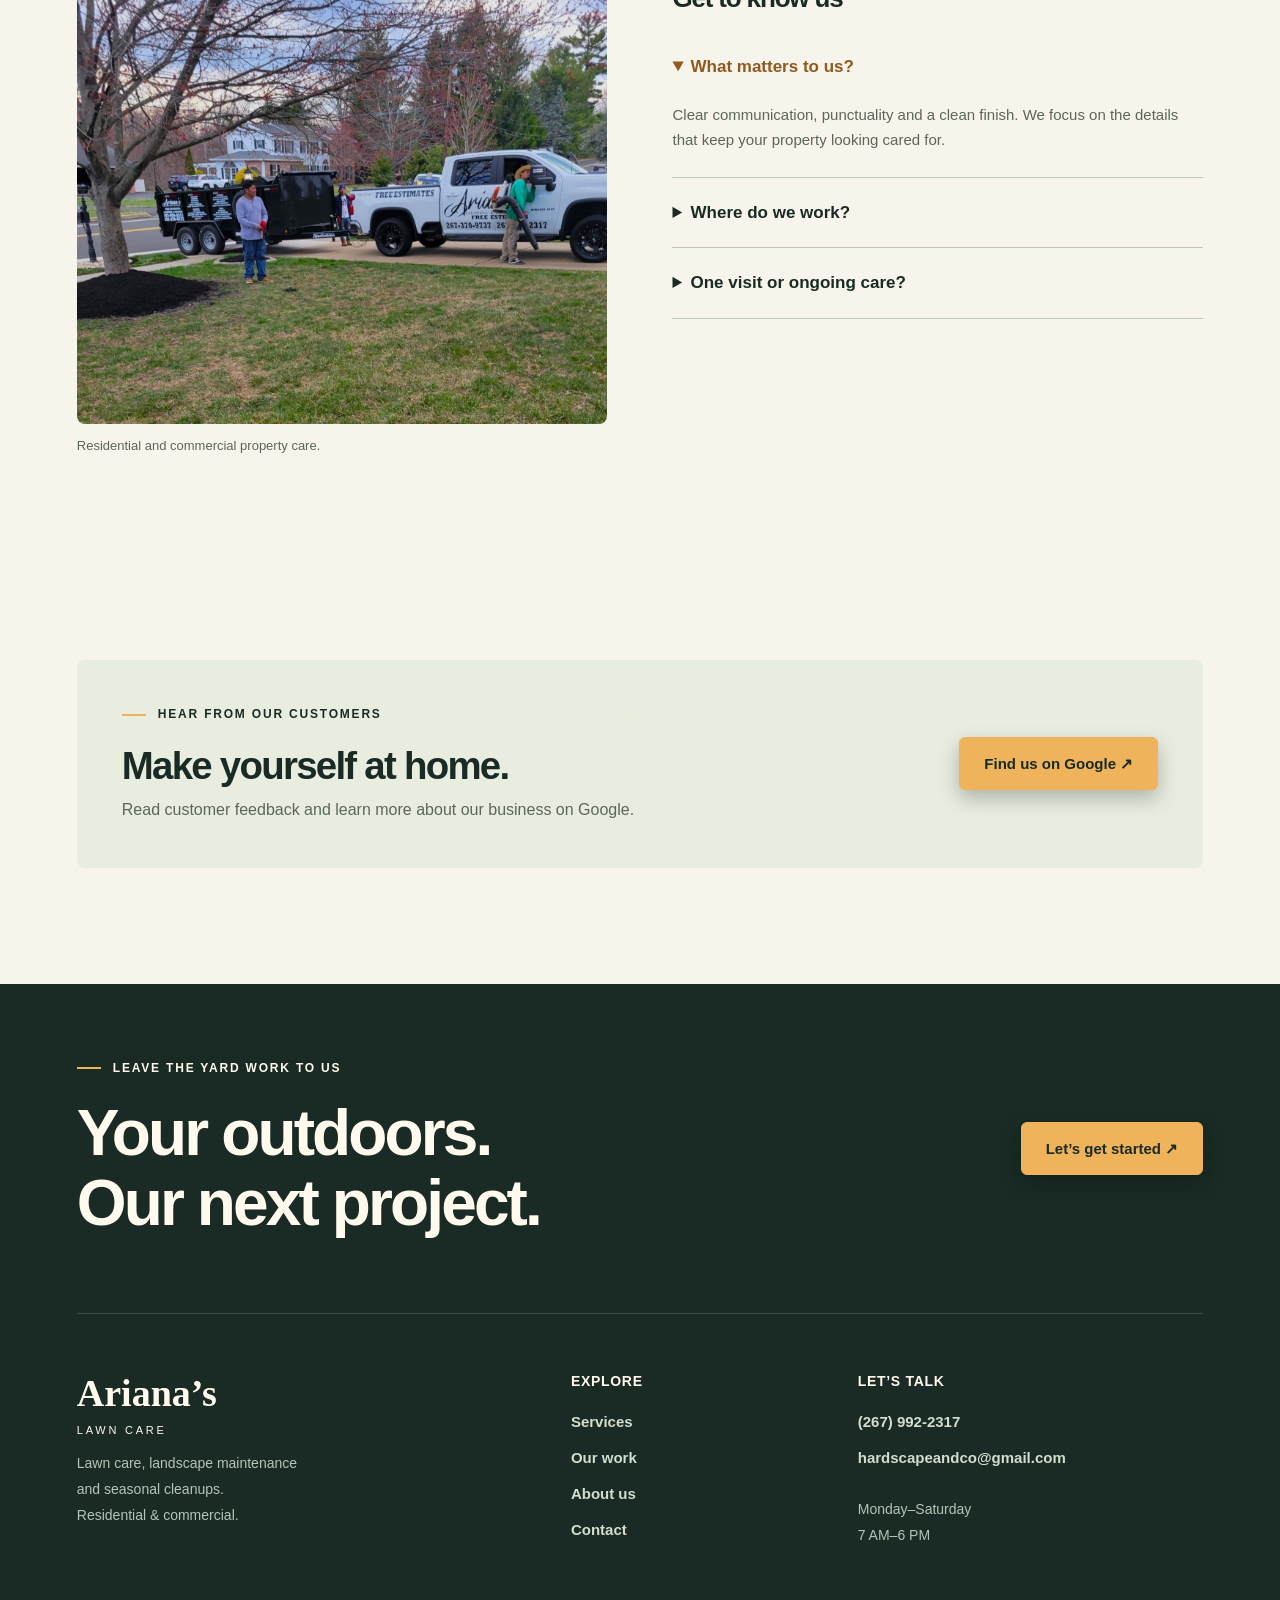
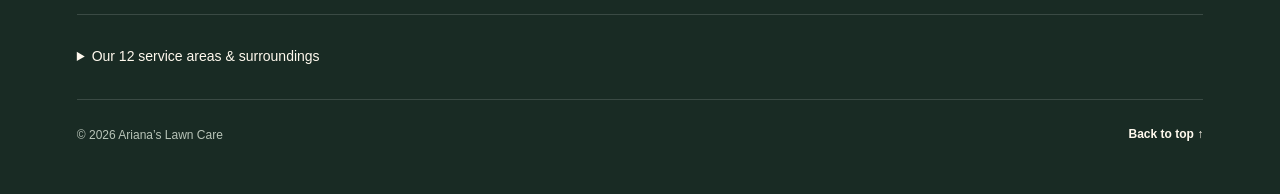
==== commit 3da979a7: "Redesign site with editorial layouts, accessible motion and mobile contact navigation" ====
--- a/about.html
+++ b/about.html
@@ -1,190 +1,91 @@
-<!DOCTYPE html>
-<html lang="en">
-<head>
-  <meta charset="UTF-8" />
-  <meta name="viewport" content="width=device-width, initial-scale=1.0" />
-  <title>About Ariana’s Lawn Care | Serving Hatfield, PA</title>
-  <meta name="description" content="Learn about Ariana’s Lawn Care and our exterior maintenance services for properties in Hatfield, Lansdale, Telford and Harleysville, Pennsylvania.">
-  <link rel="stylesheet" href="./style.css?v=20260909-ui2" />
-  <link rel="canonical" href="https://arianaslawncare.com/about.html">
-  <meta property="og:title" content="About Ariana’s Lawn Care | Serving Hatfield, PA">
-  <meta property="og:description" content="Learn about Ariana’s Lawn Care and our exterior maintenance services for properties in Hatfield, Lansdale, Telford and Harleysville, Pennsylvania.">
-  <meta property="og:url" content="https://arianaslawncare.com/about.html">
-  <meta property="og:type" content="website">
-</head>
-<body>
-
-<header class="navbar">
-  <div class="container nav-inner">
-    <a class="logo" href="./index.html" aria-label="Ariana's Lawn Care">
-      <img src="./logo.png" alt="Ariana's Lawn Care logo" />
-    </a>
-
-    <button class="menu-toggle" id="menuToggle" aria-label="Open menu" aria-expanded="false">
-      <span></span><span></span><span></span>
-    </button>
-
-    <nav class="nav-menu" id="navMenu">
-      <a href="./index.html">Home</a>
-      <a href="./services.html">Services</a>
-      <a href="./quote.html">Quote</a>
-      <a href="./work.html">Work</a>
-      <a class="is-active" href="./about.html">About</a>
-      <a href="./contact.html">Contact</a>
-    </nav>
-  </div>
-</header>
-
-<main class="page-main">
-<section class="section"><div class="container story-hero">
-<div><div class="eyebrow">Ariana's Lawn Care</div><h1>Your property.<br>Our attention.</h1><p>Local lawn care and exterior maintenance for homes and businesses around Hatfield, Pennsylvania.</p><div class="cta-row"><a class="btn primary" href="./work.html">See our work →</a><a class="btn secondary" href="./quote.html">Tell us about your yard</a></div></div>
-<figure class="story-photo"><img src="./Images/services/truck1.jpg" alt="Ariana's Lawn Care service truck" loading="eager"><figcaption>Ready for the work ahead.</figcaption></figure>
-</div></section>
-<section class="section"><div class="container"><div class="section-heading"><div><div class="eyebrow">From request to visit</div><h2>Here’s how it works.</h2></div><p>Open a step for the details.</p></div>
-<div class="process-grid">
-<details class="process-step" open><summary><span>01</span>Tell us what you need</summary><p>Choose your service and send your complete property address, contact details and a short description.</p><a href="./quote.html">Start your request →</a></details>
-<details class="process-step"><summary><span>02</span>Talk through the plan</summary><p>A member of our team will follow up to discuss the scope, pricing and availability. Sending a request does not reserve a date.</p><a href="./contact.html">Contact options →</a></details>
-<details class="process-step"><summary><span>03</span>Get ready for the visit</summary><p>Once the work is agreed, share any gate or access instructions and point out the areas that need attention.</p><a href="./services.html">Explore services →</a></details>
-</div></div></section>
-<section class="section"><div class="container split"><figure class="story-photo"><img src="./Images/services/truck2.jpg" alt="Ariana's Lawn Care truck and trailer" loading="lazy"><figcaption>Residential and commercial property care.</figcaption></figure>
-<div class="faq"><h2>Get to know us</h2><details open><summary>What matters to us?</summary><p>Clear communication, punctuality and a clean finish. We focus on the details that keep your property looking cared for.</p></details><details><summary>Where do we work?</summary><p>We serve all 12 communities listed below and their surrounding areas. Send your complete property address so we can discuss your project.</p><div class="chip-row">
-        <span>Telford, PA</span>
-        <span>Lansdale, PA</span>
-        <span>Woxall, PA</span>
-        <span>Hatfield, PA</span>
-        <span>Mainland, PA</span>
-        <span>Earlington, PA</span>
-        <span>Green Lane, PA</span>
-        <span>Sumneytown, PA</span>
-        <span>Harleysville, PA</span>
-        <span>Salfordville, PA</span>
-        <span>Marlboroughville, PA</span>
-        <span>Yorkshire Commons, PA</span>
-      </div></details><details><summary>One visit or ongoing care?</summary><p>You can request a one-time cleanup or discuss recurring lawn maintenance. Tell us what works for your property.</p></details></div></div></section>
-<section class="section"><div class="container"><details class="customer-comments"><summary>Read customer comments</summary><section class="section reviews-section">
-
-  <div class="container">
-
-    <div class="panel google-rating-panel">
-
-      <div class="google-rating-bar">
-
-        <div class="google-rating-left">
-          <span class="google-rating-kicker">Google Reviews</span>
-          <h2>Trusted by local homeowners</h2>
-        </div>
-
-        <div class="google-rating-right">
-          <div class="google-rating-score">
-            <span class="google-score-number">5.0</span>
-            <span class="google-stars">★★★★★</span>
-          </div>
-
-          <p>Happy customers across Montgomery County</p>
-
-          <a class="btn primary"
-          href="https://www.google.com/search?q=Ariana%27s+Cleaning+%26+Landscaping%2C+LLC"
-          target="_blank" rel="noopener">
-          View Reviews on Google
-          </a>
-
-        </div>
-
-      </div>
-
-    </div>
-
-    <div class="reviews-cards-grid">
-
-      <div class="review-card-premium">
-        <div class="review-header">
-          <div class="review-avatar">👨</div>
-          <div>
-            <strong>Andrew H.</strong>
-            <div class="review-stars">★★★★★</div>
-          </div>
-        </div>
-
-        <p>
-        Excellent service and very professional.
-        The yard cleanup was done perfectly and the property
-        looked completely different afterwards.
-        </p>
-      </div>
-
-      <div class="review-card-premium">
-        <div class="review-header">
-          <div class="review-avatar">👩</div>
-          <div>
-            <strong>Jessica M.</strong>
-            <div class="review-stars">★★★★★</div>
-          </div>
-        </div>
-
-        <p>
-        Very reliable and easy to communicate with.
-        They arrived on time and did a great job
-        with our lawn and edging.
-        </p>
-      </div>
-
-      <div class="review-card-premium">
-        <div class="review-header">
-          <div class="review-avatar">👨</div>
-          <div>
-            <strong>Daniel R.</strong>
-            <div class="review-stars">★★★★★</div>
-          </div>
-        </div>
-
-        <p>
-        Highly recommended. Very clean work,
-        fast service and great attention to detail.
-        Will definitely use them again.
-        </p>
-      </div>
-
-    </div>
-
-  </div>
-
-</section></details></div></section>
-</main>
-
-<footer class="footer">
-  <div class="container footer__inner">
-    <p>© <span id="year"></span> Ariana's Lawn Care</p>
-    <a href="./quote.html">Get a Quote</a>
-  </div>
-  <div class="container footer-local">Serving Hatfield, Lansdale, Telford &amp; Harleysville, PA · <a href="tel:+12679922317">(267) 992-2317</a> · <a href="./index.html#fall-services">Fall services</a></div>
-<div class="container footer-local"><details class="footer-areas"><summary>All service areas &amp; surroundings</summary><div class="area-links"><a href="./quote.html?city=Telford">Telford, PA</a>
-<a href="./quote.html?city=Lansdale">Lansdale, PA</a>
-<a href="./quote.html?city=Woxall">Woxall, PA</a>
-<a href="./quote.html?city=Hatfield">Hatfield, PA</a>
-<a href="./quote.html?city=Mainland">Mainland, PA</a>
-<a href="./quote.html?city=Earlington">Earlington, PA</a>
-<a href="./quote.html?city=Green%20Lane">Green Lane, PA</a>
-<a href="./quote.html?city=Sumneytown">Sumneytown, PA</a>
-<a href="./quote.html?city=Harleysville">Harleysville, PA</a>
-<a href="./quote.html?city=Salfordville">Salfordville, PA</a>
-<a href="./quote.html?city=Marlboroughville">Marlboroughville, PA</a>
-<a href="./quote.html?city=Yorkshire%20Commons">Yorkshire Commons, PA</a></div><p>Serving these Pennsylvania communities and surrounding areas.</p></details></div></footer>
-
-<a class="whatsapp-float"
-href="https://wa.me/12679922317"
-target="_blank"
-rel="noopener"
-aria-label="WhatsApp">
-  <svg viewBox="0 0 32 32" role="img" aria-hidden="true">
-    <path d="M19.11 17.27c-.29-.15-1.71-.84-1.98-.94-.26-.1-.45-.15-.64.15-.19.29-.74.94-.9 1.13-.16.19-.33.22-.62.07-.29-.15-1.21-.44-2.31-1.41-.85-.76-1.42-1.69-1.59-1.97-.17-.29-.02-.44.13-.58.13-.13.29-.33.43-.49.14-.16.19-.29.29-.48.1-.19.05-.36-.02-.5-.07-.15-.64-1.54-.88-2.11-.23-.55-.47-.48-.64-.49h-.55c-.19 0-.5.07-.76.36-.26.29-1 1-.97 2.43.03 1.43 1.03 2.81 1.18 3 .14.19 2.02 3.09 4.89 4.33.68.29 1.21.46 1.63.59.68.22 1.31.19 1.8.11.55-.08 1.71-.7 1.95-1.38.24-.68.24-1.26.17-1.38-.07-.12-.26-.19-.55-.33z" fill="currentColor"/>
-    <path d="M16.03 3.2c-7.02 0-12.71 5.69-12.71 12.71 0 2.24.58 4.34 1.6 6.17L3.2 28.8l6.9-1.81a12.67 12.67 0 0 0 5.93 1.5h.01c7.02 0 12.72-5.7 12.72-12.72 0-3.4-1.32-6.6-3.72-9s-5.6-3.57-9.01-3.57zm0 22.97h-.01a10.2 10.2 0 0 1-5.2-1.42l-.37-.22-4.09 1.07 1.09-3.98-.24-.41a10.13 10.13 0 0 1-1.56-5.42c0-5.62 4.57-10.19 10.2-10.19 2.72 0 5.28 1.06 7.2 2.98a10.13 10.13 0 0 1 2.99 7.21c0 5.63-4.58 10.2-10.21 10.2z" fill="currentColor"/>
-  </svg>
-</a>
-
-<script src="./quote-rules.js?v=20260909-ui2"></script>
-  <script src="./script.js?v=20260909-ui2"></script>
-
-</body>
-</html>
-
-
+<!DOCTYPE html>
+<html lang="en">
+<head>
+  <meta charset="UTF-8" />
+  <meta name="viewport" content="width=device-width, initial-scale=1.0" />
+  <title>About Ariana’s Lawn Care | Serving Hatfield, PA</title>
+  <meta name="description" content="Learn about Ariana’s Lawn Care and our exterior maintenance services for properties in Hatfield, Lansdale, Telford and Harleysville, Pennsylvania.">
+  <link rel="stylesheet" href="./style.css?v=20260909-studio" />
+  <link rel="canonical" href="https://arianaslawncare.com/about.html">
+  <meta property="og:title" content="About Ariana’s Lawn Care | Serving Hatfield, PA">
+  <meta property="og:description" content="Learn about Ariana’s Lawn Care and our exterior maintenance services for properties in Hatfield, Lansdale, Telford and Harleysville, Pennsylvania.">
+  <meta property="og:url" content="https://arianaslawncare.com/about.html">
+  <meta property="og:type" content="website">
+<meta name="theme-color" content="#192b24">
+<link rel="stylesheet" href="./experience.css?v=20260909-studio">
+<noscript><style>@media(max-width:980px){.nav-menu{display:flex;position:static;flex-wrap:wrap;box-shadow:none}.nav-inner{flex-wrap:wrap}.menu-toggle{display:none}.navbar{position:relative}}</style></noscript></head>
+<body class="page-about">
+<a class="skip-link" href="#main-content">Skip to content</a><div class="site-topbar"><div class="container"><span>Property care in Pennsylvania</span><a href="tel:+12679922317">Let’s talk · (267) 992-2317</a></div></div>
+
+<header class="navbar"><div class="reading-progress" aria-hidden="true"></div>
+  <div class="container nav-inner">
+    <a class="logo" href="./index.html" aria-label="Ariana's Lawn Care">
+      <img src="./logo.png" alt="Ariana's Lawn Care logo" /><span class="brand-wordmark">Ariana’s<span>LAWN CARE</span></span>
+    </a>
+
+    <button class="menu-toggle" id="menuToggle" aria-controls="navMenu" aria-label="Open menu" aria-expanded="false">
+      <span></span><span></span><span></span>
+    </button>
+
+    <nav class="nav-menu" id="navMenu" aria-label="Main navigation">
+      <a href="./index.html">Home</a>
+      <a href="./services.html">Services</a>
+      <a href="./quote.html" data-nav-quote>Get a quote ↗</a>
+      <a href="./work.html">Work</a>
+      <a class="is-active" href="./about.html">About</a>
+      <a href="./contact.html">Contact</a>
+    </nav>
+  </div>
+</header>
+
+<main class="page-main" id="main-content">
+<section class="section"><div class="container story-hero">
+<div><div class="eyebrow">Ariana's Lawn Care</div><h1>Local roots.<br><em>Care that shows.</em></h1><p>Local lawn care and exterior maintenance for homes and businesses around Hatfield, Pennsylvania.</p><div class="cta-row"><a class="btn primary" href="./work.html">See our work →</a><a class="btn secondary" href="./quote.html">Tell us about your yard</a></div></div>
+<figure class="story-photo"><img src="./Images/services/truck1.jpg" alt="Ariana's Lawn Care service truck" loading="eager"><figcaption>Ready for the work ahead.</figcaption></figure>
+</div></section>
+<section class="section"><div class="container"><div class="section-heading"><div><div class="eyebrow">From request to visit</div><h2>Here’s how it works.</h2></div><p>Open a step for the details.</p></div>
+<div class="process-grid">
+<details class="process-step" open><summary><span>01</span>Tell us what you need</summary><p>Choose your service and send your complete property address, contact details and a short description.</p><a href="./quote.html">Start your request →</a></details>
+<details class="process-step"><summary><span>02</span>Talk through the plan</summary><p>A member of our team will follow up to discuss the scope, pricing and availability. Sending a request does not reserve a date.</p><a href="./contact.html">Contact options →</a></details>
+<details class="process-step"><summary><span>03</span>Get ready for the visit</summary><p>Once the work is agreed, share any gate or access instructions and point out the areas that need attention.</p><a href="./services.html">Explore services →</a></details>
+</div></div></section>
+<section class="section"><div class="container split"><figure class="story-photo"><img src="./Images/services/truck2.jpg" alt="Ariana's Lawn Care truck and trailer" loading="lazy"><figcaption>Residential and commercial property care.</figcaption></figure>
+<div class="faq"><h2>Get to know us</h2><details open><summary>What matters to us?</summary><p>Clear communication, punctuality and a clean finish. We focus on the details that keep your property looking cared for.</p></details><details><summary>Where do we work?</summary><p>We serve all 12 communities listed below and their surrounding areas. Send your complete property address so we can discuss your project.</p><div class="chip-row">
+        <span>Telford, PA</span>
+        <span>Lansdale, PA</span>
+        <span>Woxall, PA</span>
+        <span>Hatfield, PA</span>
+        <span>Mainland, PA</span>
+        <span>Earlington, PA</span>
+        <span>Green Lane, PA</span>
+        <span>Sumneytown, PA</span>
+        <span>Harleysville, PA</span>
+        <span>Salfordville, PA</span>
+        <span>Marlboroughville, PA</span>
+        <span>Yorkshire Commons, PA</span>
+      </div></details><details><summary>One visit or ongoing care?</summary><p>You can request a one-time cleanup or discuss recurring lawn maintenance. Tell us what works for your property.</p></details></div></div></section>
+<section class="section"><div class="container reassurance-strip"><div><div class="eyebrow">Hear from our customers</div><h2>Make yourself at home.</h2><p>Read customer feedback and learn more about our business on Google.</p></div><a class="btn primary" href="https://www.google.com/search?q=Ariana%27s+Cleaning+%26+Landscaping%2C+LLC" target="_blank" rel="noopener">Find us on Google ↗</a></div></section>
+</main>
+
+<footer class="footer editorial-footer"><div class="container"><div class="footer-invitation"><div><div class="eyebrow">Leave the yard work to us</div><h2>Your outdoors.<br>Our next project.</h2></div><a class="btn primary" href="./quote.html">Let’s get started ↗</a></div><div class="footer-columns"><div><a class="footer-brand" href="./index.html">Ariana’s<span>LAWN CARE</span></a><p>Lawn care, landscape maintenance<br>and seasonal cleanups.<br>Residential &amp; commercial.</p></div><div><h3>Explore</h3><a href="./services.html">Services</a><a href="./work.html">Our work</a><a href="./about.html">About us</a><a href="./contact.html">Contact</a></div><div><h3>Let’s talk</h3><a href="tel:+12679922317">(267) 992-2317</a><a href="mailto:hardscapeandco@gmail.com">hardscapeandco@gmail.com</a><p>Monday–Saturday<br>7 AM–6 PM</p></div></div><details class="footer-areas"><summary>Our 12 service areas &amp; surroundings</summary><div class="local-town-grid"><a href="./quote.html?city=Telford">Telford<span aria-hidden="true">↗</span></a><a href="./quote.html?city=Lansdale">Lansdale<span aria-hidden="true">↗</span></a><a href="./quote.html?city=Woxall">Woxall<span aria-hidden="true">↗</span></a><a href="./quote.html?city=Hatfield">Hatfield<span aria-hidden="true">↗</span></a><a href="./quote.html?city=Mainland">Mainland<span aria-hidden="true">↗</span></a><a href="./quote.html?city=Earlington">Earlington<span aria-hidden="true">↗</span></a><a href="./quote.html?city=Green%20Lane">Green Lane<span aria-hidden="true">↗</span></a><a href="./quote.html?city=Sumneytown">Sumneytown<span aria-hidden="true">↗</span></a><a href="./quote.html?city=Harleysville">Harleysville<span aria-hidden="true">↗</span></a><a href="./quote.html?city=Salfordville">Salfordville<span aria-hidden="true">↗</span></a><a href="./quote.html?city=Marlboroughville">Marlboroughville<span aria-hidden="true">↗</span></a><a href="./quote.html?city=Yorkshire%20Commons">Yorkshire Commons<span aria-hidden="true">↗</span></a></div></details><div class="footer-bottom"><p>© <span id="year"></span> Ariana’s Lawn Care</p><a href="#main-content">Back to top ↑</a></div></div></footer><nav class="mobile-contact" aria-label="Quick contact"><a href="tel:+12679922317">Call us</a><a href="./quote.html">Get a free estimate ↗</a></nav>
+
+<a class="whatsapp-float"
+href="https://wa.me/12679922317"
+target="_blank"
+rel="noopener"
+aria-label="WhatsApp">
+  <svg viewBox="0 0 32 32" role="img" aria-hidden="true">
+    <path d="M19.11 17.27c-.29-.15-1.71-.84-1.98-.94-.26-.1-.45-.15-.64.15-.19.29-.74.94-.9 1.13-.16.19-.33.22-.62.07-.29-.15-1.21-.44-2.31-1.41-.85-.76-1.42-1.69-1.59-1.97-.17-.29-.02-.44.13-.58.13-.13.29-.33.43-.49.14-.16.19-.29.29-.48.1-.19.05-.36-.02-.5-.07-.15-.64-1.54-.88-2.11-.23-.55-.47-.48-.64-.49h-.55c-.19 0-.5.07-.76.36-.26.29-1 1-.97 2.43.03 1.43 1.03 2.81 1.18 3 .14.19 2.02 3.09 4.89 4.33.68.29 1.21.46 1.63.59.68.22 1.31.19 1.8.11.55-.08 1.71-.7 1.95-1.38.24-.68.24-1.26.17-1.38-.07-.12-.26-.19-.55-.33z" fill="currentColor"/>
+    <path d="M16.03 3.2c-7.02 0-12.71 5.69-12.71 12.71 0 2.24.58 4.34 1.6 6.17L3.2 28.8l6.9-1.81a12.67 12.67 0 0 0 5.93 1.5h.01c7.02 0 12.72-5.7 12.72-12.72 0-3.4-1.32-6.6-3.72-9s-5.6-3.57-9.01-3.57zm0 22.97h-.01a10.2 10.2 0 0 1-5.2-1.42l-.37-.22-4.09 1.07 1.09-3.98-.24-.41a10.13 10.13 0 0 1-1.56-5.42c0-5.62 4.57-10.19 10.2-10.19 2.72 0 5.28 1.06 7.2 2.98a10.13 10.13 0 0 1 2.99 7.21c0 5.63-4.58 10.2-10.21 10.2z" fill="currentColor"/>
+  </svg>
+</a>
+
+<script src="./quote-rules.js?v=20260909-studio"></script>
+  <script src="./script.js?v=20260909-studio"></script>
+
+<script src="./experience.js?v=20260909-studio"></script>
+</body>
+</html>
+
+
+
--- a/experience.css
+++ b/experience.css
@@ -0,0 +1,41 @@
+/* Ariana's editorial theme. Existing form and gallery behavior is retained. */
+:root{--bg:#192b24;--bg-soft:#22382e;--panel:#22382e;--text:#fff9ee;--text-soft:#d4ddcf;--green:#efb45b;--green-dark:#d8983d;--white-green:#fff9ee;--ink:#192b24;--paper:#f7f4eb;--muted:#5b665d;--line:#d8ded2;--accent:#efb45b}
+html{scroll-padding-top:110px}body{background:var(--paper);color:var(--ink);font-size:16px;line-height:1.6}button,input,select,textarea{font:inherit}a{color:inherit}img{max-width:100%}figure{margin:0}
+h1,h2,h3,p{overflow-wrap:break-word}h1,h2,h3{line-height:1.1;letter-spacing:-.045em}h1{font-size:clamp(44px,6vw,84px)}h2{font-size:clamp(32px,4.5vw,58px)}h3{font-size:26px}h1 em,h2 em{font-family:Georgia,'Times New Roman',serif;font-weight:400;letter-spacing:-.045em}p{line-height:1.75}.container{width:min(88%,1240px);max-width:1240px}
+.section{padding:96px 0}.page-main{padding-top:0}.eyebrow{display:block;border:0;border-radius:0;padding:0;margin:0 0 20px;background:none;color:inherit;font-size:12px;letter-spacing:.15em;font-weight:700;text-transform:uppercase}.eyebrow::before{content:'';display:inline-block;width:24px;height:2px;background:var(--accent);vertical-align:middle;margin-right:12px}
+.btn{display:inline-flex;align-items:center;justify-content:center;gap:24px;min-height:52px;padding:15px 24px;border-radius:6px;font-size:15px;font-weight:700;line-height:1.4;text-decoration:none;box-shadow:none;transition:background .2s,transform .2s,box-shadow .2s;white-space:normal}
+.btn.primary{background:var(--accent);color:var(--ink);border:1px solid var(--accent)}.btn.primary:hover{background:#f7c679;transform:translateY(-3px);box-shadow:0 8px 20px #192b2420}.btn.secondary{background:transparent;border:1px solid currentColor;color:inherit}.btn.secondary:hover{background:#192b240b;transform:translateY(-3px)}.text-link{display:inline-block;font-size:15px;font-weight:700;text-decoration:none;border-bottom:1px solid currentColor;padding:12px 0;min-height:46px}.cta-row{gap:16px;margin-top:30px}
+.skip-link{position:fixed;top:-100px;left:16px;background:var(--accent);color:var(--ink);padding:14px;z-index:200}.skip-link:focus{top:10px}:focus-visible{outline:3px solid #c77722;outline-offset:5px}
+.site-topbar{background:var(--ink);color:#fff9ee;font-size:12px;letter-spacing:.025em}.site-topbar .container{display:flex;align-items:center;justify-content:space-between;gap:20px;min-height:36px}.site-topbar a{text-decoration:none}
+.navbar{background:#f7f4ebf5;color:var(--ink);border-bottom:1px solid #192b2415;box-shadow:none;backdrop-filter:blur(16px);transition:box-shadow .2s}.navbar.is-scrolled{box-shadow:0 8px 30px #192b2414}.nav-inner{min-height:90px;gap:30px}.logo{display:flex;align-items:center;gap:10px;text-decoration:none}.logo img{height:78px;width:86px;object-fit:contain;filter:none}.brand-wordmark{font-family:Georgia,serif;font-size:27px;font-weight:700;line-height:1.1;letter-spacing:-.04em}.brand-wordmark>span{display:block;font:10px Arial,sans-serif;letter-spacing:.22em;margin-top:6px}
+.nav-menu{gap:25px}.nav-menu a{color:var(--ink);font-size:14px;font-weight:600;letter-spacing:0}.nav-menu a:hover,.nav-menu a.is-active{color:#996027}.nav-menu a::after{background:#996027}.nav-menu [data-nav-quote]{order:10;background:var(--ink);color:#fff9ee;padding:13px 18px;border-radius:5px}.nav-menu [data-nav-quote]:hover,.nav-menu [data-nav-quote].is-active{color:var(--accent)}.nav-menu [data-nav-quote]::after{display:none}
+.menu-toggle{color:var(--ink);border:1px solid #192b2430;min-height:44px;min-width:44px}.menu-toggle span{background:var(--ink);transition:transform .2s,opacity .2s}.menu-toggle[aria-expanded=true] span:first-child{transform:translateY(6px) rotate(45deg)}.menu-toggle[aria-expanded=true] span:nth-child(2){opacity:0}.menu-toggle[aria-expanded=true] span:last-child{transform:translateY(-6px) rotate(-45deg)}
+.reading-progress{position:absolute;bottom:-1px;height:2px;width:100%;transform:scaleX(0);transform-origin:left;background:#b07838;pointer-events:none}.mobile-contact{display:none}
+.cinema-hero{min-height:680px;min-height:min(790px,calc(100svh - 126px));position:relative;display:flex;align-items:center;color:#fff9ee;background:#192b24;overflow:hidden}.cinema-hero .hero-video-bg{z-index:0;opacity:.82}.cinema-shade{position:absolute;inset:0;background:linear-gradient(90deg,#102018ed 0%,#102018a6 48%,#10201826 100%),linear-gradient(0deg,#10201880,transparent 40%)}
+.cinema-content{position:relative;z-index:1;padding:78px 0 100px}.cinema-content h1{max-width:950px;font-size:clamp(48px,6.8vw,92px);font-weight:600;line-height:1.04;margin:0 0 28px;letter-spacing:-.055em}.cinema-content h1 em{color:#f1c781}.cinema-content>p{font-size:18px;max-width:570px;color:#e5e8df;margin:0}.cinema-content .btn.secondary:hover{background:#ffffff15}.hero-footnote{display:flex;gap:22px;align-items:center;flex-wrap:wrap;font-size:13px;margin-top:38px;color:#d4ddcf}.hero-footnote>span+span{border-left:1px solid #ffffff50;padding-left:22px}.video-toggle{position:static;margin:0;background:transparent;color:inherit;border:0;border-bottom:1px solid #d4ddcf70;border-radius:0;padding:8px 0;font-size:13px;min-height:44px}.scroll-cue{position:absolute;bottom:24px;right:6%;z-index:2;display:flex;gap:24px;align-items:center;color:#fff9ee;text-decoration:none;font-size:12px;letter-spacing:.1em;text-transform:uppercase}.scroll-cue span{font-size:22px}
+.assurance-ribbon{background:#e8eddf;border-bottom:1px solid #d8ded2}.assurance-ribbon .container{display:flex;justify-content:space-between;align-items:center;gap:20px;padding-top:22px;padding-bottom:22px;font-size:13px;font-weight:600}.assurance-ribbon a{text-decoration:none}
+.section-heading{margin-bottom:40px;gap:30px;align-items:flex-end}.section-heading h2{font-size:clamp(32px,4.5vw,58px);margin:0}.section-heading p,.section-intro{color:var(--muted);font-size:16px;max-width:400px}.section-heading .eyebrow{margin-bottom:20px}
+.editorial-services{display:grid;grid-template-columns:1fr 1fr .9fr;gap:22px}.editorial-card{position:relative;min-height:430px;display:flex;align-items:flex-end;border-radius:8px;overflow:hidden;text-decoration:none;background:var(--ink);color:#fff9ee}.editorial-card>img{position:absolute;inset:0;width:100%;height:100%;object-fit:cover;transition:transform .65s ease}.editorial-card:not(.editorial-text)::after{content:'';position:absolute;inset:0;background:linear-gradient(0deg,#102018e8,transparent 80%)}.editorial-card>div{padding:30px;z-index:1;position:relative;width:100%}.editorial-card h3{font-size:30px;margin-bottom:10px}.editorial-card p{font-size:14px;color:#e5e8df;max-width:240px}.editorial-card .image-note{display:block;font-size:12px;margin-bottom:12px;color:#eeeadd}.round-arrow{width:42px;height:42px;display:grid;place-items:center;border:1px solid #ffffff70;border-radius:50%;margin-top:25px;font-size:22px;transition:background .2s,color .2s}.editorial-card:hover>img{transform:scale(1.045)}.editorial-card:hover .round-arrow{background:var(--accent);color:var(--ink);border-color:var(--accent)}.editorial-text{background:#dfE6d7;color:var(--ink);align-items:center}.editorial-text p{color:var(--muted);margin:22px 0}.editorial-text .eyebrow{font-size:11px}.editorial-text h3{font-size:38px;line-height:1.15}
+.planner-section{background:var(--ink);color:#fff9ee}.planner-layout{display:grid;grid-template-columns:.85fr 1.15fr;gap:75px;align-items:center}.planner-story>p{color:#d4ddcf;max-width:400px;margin:25px 0}.planner-story figure{max-width:400px}.planner-image{width:100%;height:220px;object-fit:cover;border-radius:6px}.planner-story figcaption{font-size:12px;color:#b8c4b8;margin-top:8px}.planner-surface{background:#fff9ee;color:var(--ink);border-radius:10px;padding:35px}.season-planner{margin:0;background:transparent;border:0;padding:0;box-shadow:none}.season-planner fieldset{border:0}.season-planner legend{color:var(--ink);font-size:22px;letter-spacing:-.02em;margin-bottom:20px}.season-options{grid-template-columns:1fr;gap:12px}.season-option{background:transparent;border:1px solid #b4c2ae;border-radius:5px;padding:16px;transition:background .2s,border-color .2s}.season-option:has(input:checked){background:#e8eddf;border-color:#45634b}.season-option input{accent-color:#365640;flex-shrink:0}.season-option strong{font-size:16px;color:var(--ink)}.season-option span span{font-size:14px;color:var(--muted)}.planner-bottom{grid-template-columns:1fr 1fr;gap:18px;margin-top:22px}.planner-bottom>.btn{grid-column:1/-1}.planner-bottom label{color:var(--ink);font-size:14px}.planner-bottom select{background:#fff;color:var(--ink);border:1px solid #aebcab;border-radius:5px;font-size:14px;padding:12px;width:100%;min-width:0}.planner-surface .form-hint{color:var(--muted);font-size:13px!important;margin-bottom:0}
+.project-bento{display:grid;grid-template-columns:1.35fr 1fr;grid-template-rows:260px 260px;gap:22px}.project-bento a{position:relative;overflow:hidden;border-radius:7px;background:#dfe6d7;color:white}.project-bento .project-large{grid-row:span 2}.project-bento img{width:100%;height:100%;object-fit:cover;transition:transform .65s}.project-bento a:hover img{transform:scale(1.035)}.project-bento span{position:absolute;bottom:0;left:0;width:100%;padding:40px 25px 22px;background:linear-gradient(transparent,#102018c9);font-size:17px}
+.home-story{background:#e8eddf}.story-hero{gap:70px}.story-hero p{color:var(--muted);font-size:17px;margin:25px 0}.story-photo img{height:440px;border-radius:8px}.story-photo figcaption{color:var(--muted)}.story-hero h1{font-size:clamp(44px,6vw,80px)}
+.local-town-grid{display:grid;grid-template-columns:repeat(4,minmax(0,1fr));border-top:1px solid var(--line);border-left:1px solid var(--line)}.local-town-grid a{display:flex;justify-content:space-between;gap:14px;text-decoration:none;padding:22px 18px;border-right:1px solid var(--line);border-bottom:1px solid var(--line);font-size:15px;transition:background .2s}.local-town-grid a:hover{background:#e8eddf}.local-town-grid a span{color:#9b672b}.questions-section{background:#e8eddf}.questions-section>.split,.split{gap:65px}.questions-section p{margin:24px 0;color:var(--muted)}.faq h2{font-size:26px;margin-bottom:20px}.faq details{border-bottom:1px solid #bcc8b7;padding:0}.faq summary{padding:22px 0;font-size:17px;color:var(--ink);line-height:1.5}.faq details p{color:var(--muted);font-size:15px;margin:0 0 24px}.faq details[open] summary{color:#8f591f}
+.services-intro{padding:60px 0;background:#e8eddf}.services-intro-grid{display:grid;grid-template-columns:1.05fr 1fr;gap:65px;align-items:center}.services-intro h1{margin:20px 0 25px;font-weight:600}.services-intro p{max-width:440px;color:var(--muted)}.services-intro figure{position:relative}.services-intro figure img{width:100%;height:400px;object-fit:cover;border-radius:6px 80px 6px 6px}.services-intro figcaption{position:absolute;bottom:18px;left:18px;background:#192b24e6;color:#fff9ee;padding:8px 12px;font-size:12px;border-radius:3px}
+.service-explorer{padding-top:55px}.filter-bar{gap:8px;margin:0 0 28px}.filter-bar button,.town-choice{background:transparent;color:var(--ink);border-color:#aab9a5;border-radius:4px;font-size:14px;padding:12px 18px}.filter-bar button[aria-pressed=true],.town-choice[aria-pressed=true]{background:var(--ink);color:#fff9ee;border-color:var(--ink)}.filter-bar button:hover,.town-choice:hover{border-color:#486347;background:#e0e7d8}.filter-bar button[aria-pressed=true]:hover{background:#2d4938}.catalog-heading{display:flex;align-items:baseline;justify-content:space-between;gap:20px;margin-top:35px}.catalog-heading h2{font-size:28px}.catalog-heading p{font-size:14px;color:var(--muted)}.results-count,#galleryCount{color:var(--muted);font-size:13px;margin:12px 0 25px}
+.service-catalog{gap:24px;align-items:stretch}.service-tile{display:flex;flex-direction:column;border:1px solid #d3ddcb;border-radius:7px;background:#fffdf6;box-shadow:0 8px 30px #192b2405;transition:transform .3s,box-shadow .3s}.service-tile:hover{transform:translateY(-5px);box-shadow:0 15px 35px #192b2412}.service-photo{height:250px;overflow:hidden;flex-shrink:0}.service-photo img{transition:transform .6s}.service-tile:hover .service-photo img{transform:scale(1.035)}.service-photo>span{background:#192b24e8;color:#fff9ee;font-size:12px;border-radius:3px}.service-marker{height:250px;background:var(--ink);color:var(--accent);padding:32px}.service-marker span{font-family:Georgia,serif;font-weight:400;font-size:94px}.service-marker small{font-size:12px}.service-tile-body{display:flex;flex-direction:column;flex:1;padding:26px}.service-tile h2{font-size:28px}.service-tile p{color:var(--muted);font-size:15px}.service-tile details{border-color:#d3ddcb}.service-tile summary{color:var(--ink);font-size:14px;min-height:44px}.service-tile details p{font-size:14px}.service-tile .btn{margin-top:auto;background:transparent;color:var(--ink);border:1px solid #aab9a5;font-size:14px;padding:13px 16px}.service-tile .btn:hover{background:#e8eddf}.reassurance-strip{background:#e8eddf;border:0;border-radius:8px;padding:45px;gap:30px}.reassurance-strip h2{font-size:clamp(28px,3vw,42px)}.reassurance-strip p{color:var(--muted)}
+.compact-intro,.page-hero{padding:65px 0 50px;background:#e8eddf;border:0}.compact-intro h1,.page-hero h1{font-size:clamp(44px,6vw,80px);max-width:900px;line-height:1.05;margin:16px 0 25px}.compact-intro p,.page-hero p{color:var(--muted);max-width:610px}.compact-intro .filter-bar{margin:30px 0 0}.page-work .section[data-gallery-group=seasonal]{background:var(--paper)}.page-work .section[data-gallery-group=projects]{background:#e8eddf}.gallery-grid{gap:20px}.gallery-grid .work-card{border-radius:6px;background:#fffdf6;border:1px solid #d3ddcb;transition:transform .3s}.gallery-grid .work-card:hover{transform:translateY(-4px)}.gallery-grid .work-card img{height:250px;transition:transform .5s}.gallery-open{overflow:hidden}.gallery-open:hover img{transform:scale(1.04)}.gallery-grid figcaption{color:var(--ink);font-size:14px}.photo-expand{border-radius:3px;background:#192b24e8}.photo-dialog{background:var(--ink);color:#fff9ee;border-color:#596e55;border-radius:8px}.photo-dialog button{background:#22382e;color:#fff9ee;border-color:#698060;border-radius:5px}.photo-dialog::backdrop{background:#0b160eee}
+.process-grid{gap:22px}.process-step{background:#e8eddf;border:0;border-radius:7px;padding:30px}.process-step summary{color:var(--ink);font-size:22px;line-height:1.35}.process-step summary span{color:#95632b;font-family:Georgia,serif;font-weight:400;font-size:54px}.process-step p{color:var(--muted);font-size:15px}.process-step a{color:var(--ink)}.chip-row span{background:#e8eddf;color:var(--ink);border:1px solid #bac9b3;border-radius:4px;font-size:14px}
+.contact-explorer{gap:40px}.contact-choice-panel{background:#fffdf6;border:1px solid #d3ddcb;border-radius:7px;padding:34px}.contact-choice-panel h2{font-size:32px}.contact-choice-panel p{color:var(--muted)}.contact-choice-panel .form-hint{color:var(--muted)}.contact-side{background:var(--ink);color:#fff9ee;border:0;border-radius:7px}.contact-side p{color:#d4ddcf}.contact-side a{color:#efb45b}.contact-side img{height:300px}.contact-side>div{padding:30px}.contact-side h2{font-size:30px}.town-choice[aria-pressed=true]:hover{color:var(--ink)}
+.quote-layout{align-items:start;grid-template-columns:.65fr 1.35fr;gap:55px}.quote-layout>.stack{position:sticky;top:120px}.fact-card,.panel{background:#e8eddf;color:var(--ink);border:0;border-radius:7px;box-shadow:none}.fact-card strong{color:var(--ink)}.fact-card span,.panel p{color:var(--muted)}.quote-card{background:#fffdf6;color:var(--ink);border:1px solid #d3ddcb;border-radius:8px;padding:35px;box-shadow:0 12px 40px #192b2408}.quote-card>h3{font-size:30px}.quote-card p,.quote-card small,.quote-card .form-hint{color:var(--muted)}.quote-card input,.quote-card textarea,.quote-card select{background:#fff;color:var(--ink);border:1px solid #a6b59f;border-radius:5px;font:inherit;padding:12px;width:100%;max-width:100%}.quote-card input:focus,.quote-card textarea:focus,.quote-card select:focus{border-color:#486347;outline:2px solid #809b7450;box-shadow:none}.quote-card label{color:var(--ink);font-size:14px}.quote-card legend{color:var(--ink);font-size:19px;font-weight:700}.quote-card fieldset{border-color:#cbd6c3;min-width:0}.quote-card .check-row input{accent-color:#365640;width:20px;height:20px}.quote-progress{background:#e8eddf;border:1px solid #b6c6ac;color:var(--ink);border-radius:5px}.address-preview,.quote-review{background:#e8eddf;color:var(--ink);border-color:#b6c6ac;border-radius:5px}.quote-review dt{color:var(--ink)}.quote-review dd{overflow-wrap:anywhere}.form-columns{grid-template-columns:1.3fr 1fr}.form-note{color:var(--ink)}.thank-you{background:#e8eddf;color:var(--ink)}
+.editorial-footer{padding:0;background:var(--ink);color:#fff9ee;border:0}.footer-invitation{display:flex;align-items:center;justify-content:space-between;gap:30px;padding:75px 0;border-bottom:1px solid #ffffff25}.footer-invitation h2{font-size:clamp(38px,5vw,64px)}.footer-columns{display:grid;grid-template-columns:1.3fr .7fr 1fr;gap:45px;padding:60px 0}.footer-columns h3{font-size:14px;letter-spacing:.05em;text-transform:uppercase;margin-bottom:20px;color:#fff9ee}.footer-columns a{display:block;font-size:15px;text-decoration:none;overflow-wrap:anywhere;min-height:36px;color:#d4ddcf}.footer-columns p{font-size:14px;line-height:1.85;color:#b8c4b8;margin-top:15px}.footer-columns .footer-brand{font-family:Georgia,serif;font-size:38px;color:#fff9ee;line-height:1}.footer-brand span{display:block;font:11px Arial,sans-serif;letter-spacing:.25em;margin-top:12px}.footer-areas{padding:20px 0;border-top:1px solid #ffffff25;border-bottom:1px solid #ffffff25}.footer-areas summary{font-size:14px;min-height:44px;padding:10px 0;cursor:pointer}.footer-areas .local-town-grid{margin:20px 0;--line:#ffffff25}.footer-areas .local-town-grid a{font-size:14px}.footer-areas .local-town-grid a:hover{background:#314639}.footer-areas .local-town-grid a span{color:var(--accent)}.footer-bottom{display:flex;justify-content:space-between;gap:20px;padding:25px 0;font-size:12px;color:#b8c4b8}.footer-bottom a{text-decoration:none;padding:0 0 10px;min-height:44px}
+.whatsapp-float{background:var(--accent);color:var(--ink);width:54px;height:54px;bottom:25px;right:25px;box-shadow:0 6px 24px #10201830}.whatsapp-float svg{width:28px;height:28px}
+/* Motion is an enhancement; content is always visible without JavaScript. */
+@keyframes arrive{from{opacity:0;transform:translateY(16px)}to{opacity:1;transform:none}}@keyframes open-detail{from{opacity:0;transform:translateY(-5px)}to{opacity:1;transform:none}}
+@media(prefers-reduced-motion:no-preference){.cinema-content>*{animation:arrive .8s both}.cinema-content>h1{animation-delay:.1s}.cinema-content>p{animation-delay:.2s}.cinema-content>.cta-row{animation-delay:.3s}.cinema-content>.hero-footnote{animation-delay:.4s}.reveal-ready{opacity:0;transform:translateY(24px);transition:opacity .65s ease,transform .65s ease;transition-delay:var(--reveal-delay,0ms)}.reveal-ready.is-visible{opacity:1;transform:none}.reveal-ready:focus-within{opacity:1;transform:none}details[open]>p,details[open]>.chip-row{animation:open-detail .25s ease}.filter-arrive{animation:arrive .35s ease}}
+@media(min-width:981px){.nav-menu{display:flex!important}.menu-toggle{display:none}}
+@media(max-width:1100px){.brand-wordmark{display:none}.nav-menu{gap:20px}.planner-layout{gap:40px}.editorial-card>div{padding:24px}.editorial-text h3{font-size:32px}.local-town-grid{grid-template-columns:repeat(3,minmax(0,1fr))}}
+@media(max-width:980px){.nav-inner{min-height:76px}.logo img{height:64px;width:74px}.brand-wordmark{display:block;font-size:25px}.menu-toggle{display:block}.nav-menu{display:none;position:absolute;top:100%;left:0;right:0;width:100%;background:var(--paper);border-bottom:1px solid var(--line);padding:18px 6% 25px;box-shadow:0 12px 20px #192b241a;gap:4px}.nav-menu.open{display:flex;flex-direction:column;align-items:stretch}.nav-menu a{padding:13px 0;min-height:46px}.nav-menu a::after{display:none}.nav-menu [data-nav-quote]{padding:14px 18px;margin-top:10px}.section{padding:70px 0}.cinema-hero{min-height:650px}.cinema-content{padding:60px 0 90px}.cinema-content h1{font-size:68px}.editorial-services{grid-template-columns:1fr 1fr}.editorial-text{grid-column:1/-1;min-height:230px}.editorial-text>div{display:grid;grid-template-columns:1fr 1fr;column-gap:35px;align-items:center}.editorial-text .eyebrow{grid-column:1/-1}.editorial-text .text-link{justify-self:start}.planner-layout{grid-template-columns:1fr;gap:35px}.planner-story{display:grid;grid-template-columns:1fr 1fr;gap:0 30px}.planner-story .eyebrow{grid-column:1}.planner-story h2{grid-column:1}.planner-story>p{grid-column:1}.planner-story figure{grid-column:2;grid-row:1/4;align-self:center}.planner-image{height:260px}.planner-surface{padding:30px}.story-hero,.services-intro-grid{gap:35px}.services-intro h1{font-size:60px}.services-intro figure img{height:360px}.service-catalog{grid-template-columns:repeat(2,minmax(0,1fr))}.quote-layout{grid-template-columns:1fr}.quote-layout>.stack{display:none}.contact-explorer{grid-template-columns:1fr}.contact-side{display:grid;grid-template-columns:1fr 1fr}.contact-side img{height:100%;min-height:280px}.footer-columns{gap:25px}}
+@media(max-width:700px){body{padding-bottom:70px}.container{width:88%}.site-topbar{font-size:11px}.site-topbar .container{min-height:32px}.site-topbar .container>span{display:none}.site-topbar .container{justify-content:center}.nav-inner{min-height:72px}.logo img{height:60px;width:64px}.brand-wordmark{font-size:23px}.brand-wordmark>span{font-size:9px}.cinema-hero{min-height:650px;min-height:calc(100svh - 104px);align-items:center}.cinema-content{padding:55px 0 80px}.cinema-content h1{font-size:clamp(43px,10vw,65px);line-height:1.07}.cinema-content>p{font-size:16px}.cinema-content .eyebrow{font-size:10px;letter-spacing:.1em}.cinema-shade{background:linear-gradient(90deg,#102018e8,#10201880)}.cinema-content .cta-row{display:flex;align-items:stretch;flex-direction:column;gap:12px;max-width:340px}.hero-footnote{gap:10px;font-size:12px;margin-top:20px}.hero-footnote>span+span{padding-left:10px}.video-toggle{font-size:12px}.scroll-cue{display:none}.assurance-ribbon .container{display:grid;grid-template-columns:1fr 1fr;gap:12px;font-size:11px;padding:18px 0}.section{padding:58px 0}.section-heading{display:flex;flex-direction:column;align-items:flex-start;gap:20px;margin-bottom:28px}.section-heading h2,h2{font-size:37px}.section-heading p{max-width:100%}.eyebrow{font-size:11px;margin-bottom:17px}.editorial-services{grid-template-columns:1fr;gap:18px}.editorial-card{min-height:380px}.editorial-text{grid-column:auto;min-height:300px}.editorial-text>div{display:block;padding:30px}.editorial-text h3{font-size:36px}.editorial-card h3{font-size:30px}.planner-story{display:block}.planner-story figure{display:none}.planner-story>p{margin-bottom:0}.planner-surface{padding:24px 18px}.planner-bottom{grid-template-columns:1fr}.planner-bottom>.btn{grid-column:auto}.season-option{padding:14px}.season-option span span{font-size:13px}.project-bento{grid-template-columns:1fr 1fr;grid-template-rows:300px 200px;gap:12px}.project-bento .project-large{grid-column:1/-1;grid-row:auto}.project-bento span{font-size:13px;padding:30px 15px 15px}.story-hero,.services-intro-grid{grid-template-columns:1fr;gap:28px}.story-photo img{height:310px}.home-story .story-hero{display:flex;flex-direction:column-reverse;align-items:stretch}.local-town-grid{grid-template-columns:repeat(2,minmax(0,1fr))}.local-town-grid a{padding:18px 12px;font-size:13px}.split{grid-template-columns:1fr;gap:35px}.questions-section p{margin:18px 0}.faq summary{font-size:16px}.services-intro{padding:40px 0}.services-intro h1{font-size:54px}.services-intro figure img{height:240px;border-radius:5px 50px 5px 5px}.services-intro figcaption{font-size:11px;left:12px;bottom:12px}.services-intro .text-link{padding-bottom:5px}.service-explorer{padding-top:30px}.filter-bar{gap:8px}.filter-bar button{padding:11px 13px;font-size:13px;min-height:44px}.catalog-heading{display:block;margin-top:24px}.catalog-heading h2{font-size:26px}.catalog-heading p{margin-top:10px}.service-catalog{grid-template-columns:1fr}.service-photo,.service-marker{height:250px}.service-tile-body{padding:25px}.reassurance-strip{padding:30px 24px;align-items:stretch;gap:20px}.compact-intro,.page-hero{padding:40px 0}.compact-intro h1,.page-hero h1,.story-hero h1{font-size:48px}.gallery-grid{grid-template-columns:repeat(2,minmax(0,1fr));gap:12px}.gallery-grid .work-card img{height:185px}.gallery-grid figcaption{font-size:12px;padding:12px}.photo-expand{font-size:11px;padding:6px}.process-grid{grid-template-columns:1fr}.process-step{padding:26px}.contact-choice-panel{padding:25px 20px}.contact-choice-panel h2{font-size:29px}.contact-side{display:block}.contact-side img{height:240px;min-height:0}.area-picker{gap:8px}.town-choice{font-size:13px;padding:11px 12px}.quote-card{padding:24px 18px}.form-columns{grid-template-columns:1fr}.quote-card input,.quote-card select,.quote-card textarea{font-size:16px}.quote-progress{font-size:13px}.footer-invitation{display:block;padding:55px 0}.footer-invitation .btn{margin-top:30px}.footer-invitation h2{font-size:44px}.footer-columns{grid-template-columns:1fr 1fr;gap:35px;padding:40px 0}.footer-columns>div:first-child{grid-column:1/-1}.footer-columns>div:last-child{grid-column:1/-1}.footer-bottom{flex-direction:column;gap:10px}.mobile-contact{position:fixed;bottom:0;left:0;right:0;z-index:45;display:grid;grid-template-columns:1fr 1.6fr;background:var(--paper);border-top:1px solid #192b2420;padding:10px 6% max(10px,env(safe-area-inset-bottom));gap:10px;box-shadow:0 -4px 20px #192b2410}.mobile-contact a{display:flex;align-items:center;justify-content:center;min-height:44px;border:1px solid #aab9a5;border-radius:5px;text-decoration:none;font-size:13px;font-weight:700}.mobile-contact a:last-child{background:var(--ink);color:#fff9ee;border-color:var(--ink)}.whatsapp-float{bottom:88px;right:15px;width:46px;height:46px}.whatsapp-float svg{width:25px;height:25px}.page-quote .mobile-contact,.page-thanks .mobile-contact{display:none}.page-quote,.page-thanks{padding-bottom:0}.page-quote .whatsapp-float,.page-thanks .whatsapp-float{bottom:20px}}
+@media(prefers-reduced-motion:reduce){html{scroll-behavior:auto}.reveal-ready{opacity:1!important;transform:none!important}*,*::before,*::after{animation:none!important;transition:none!important}}
+.page-hero h1{color:var(--ink)}
+@media print{.navbar,.site-topbar,.mobile-contact,.whatsapp-float,.reading-progress{display:none}.reveal-ready{opacity:1!important;transform:none!important}body{background:white;color:black}}
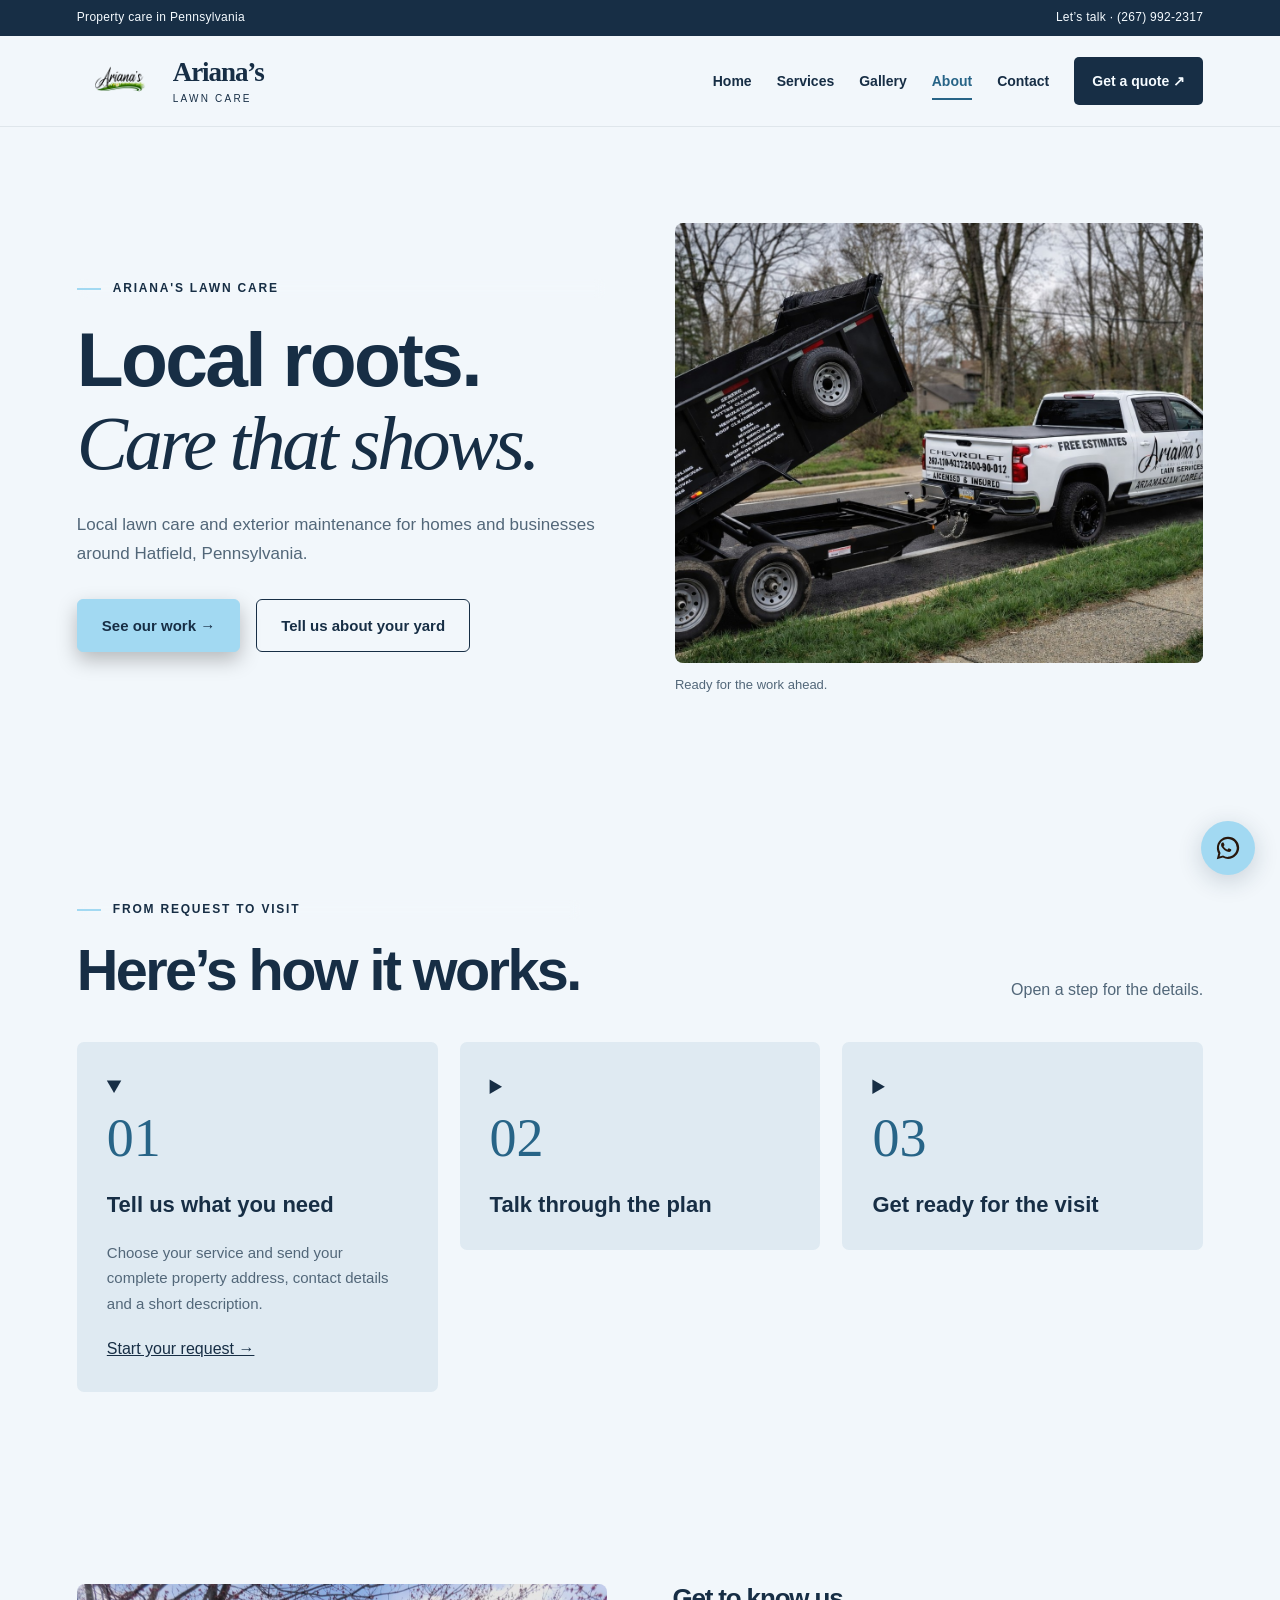
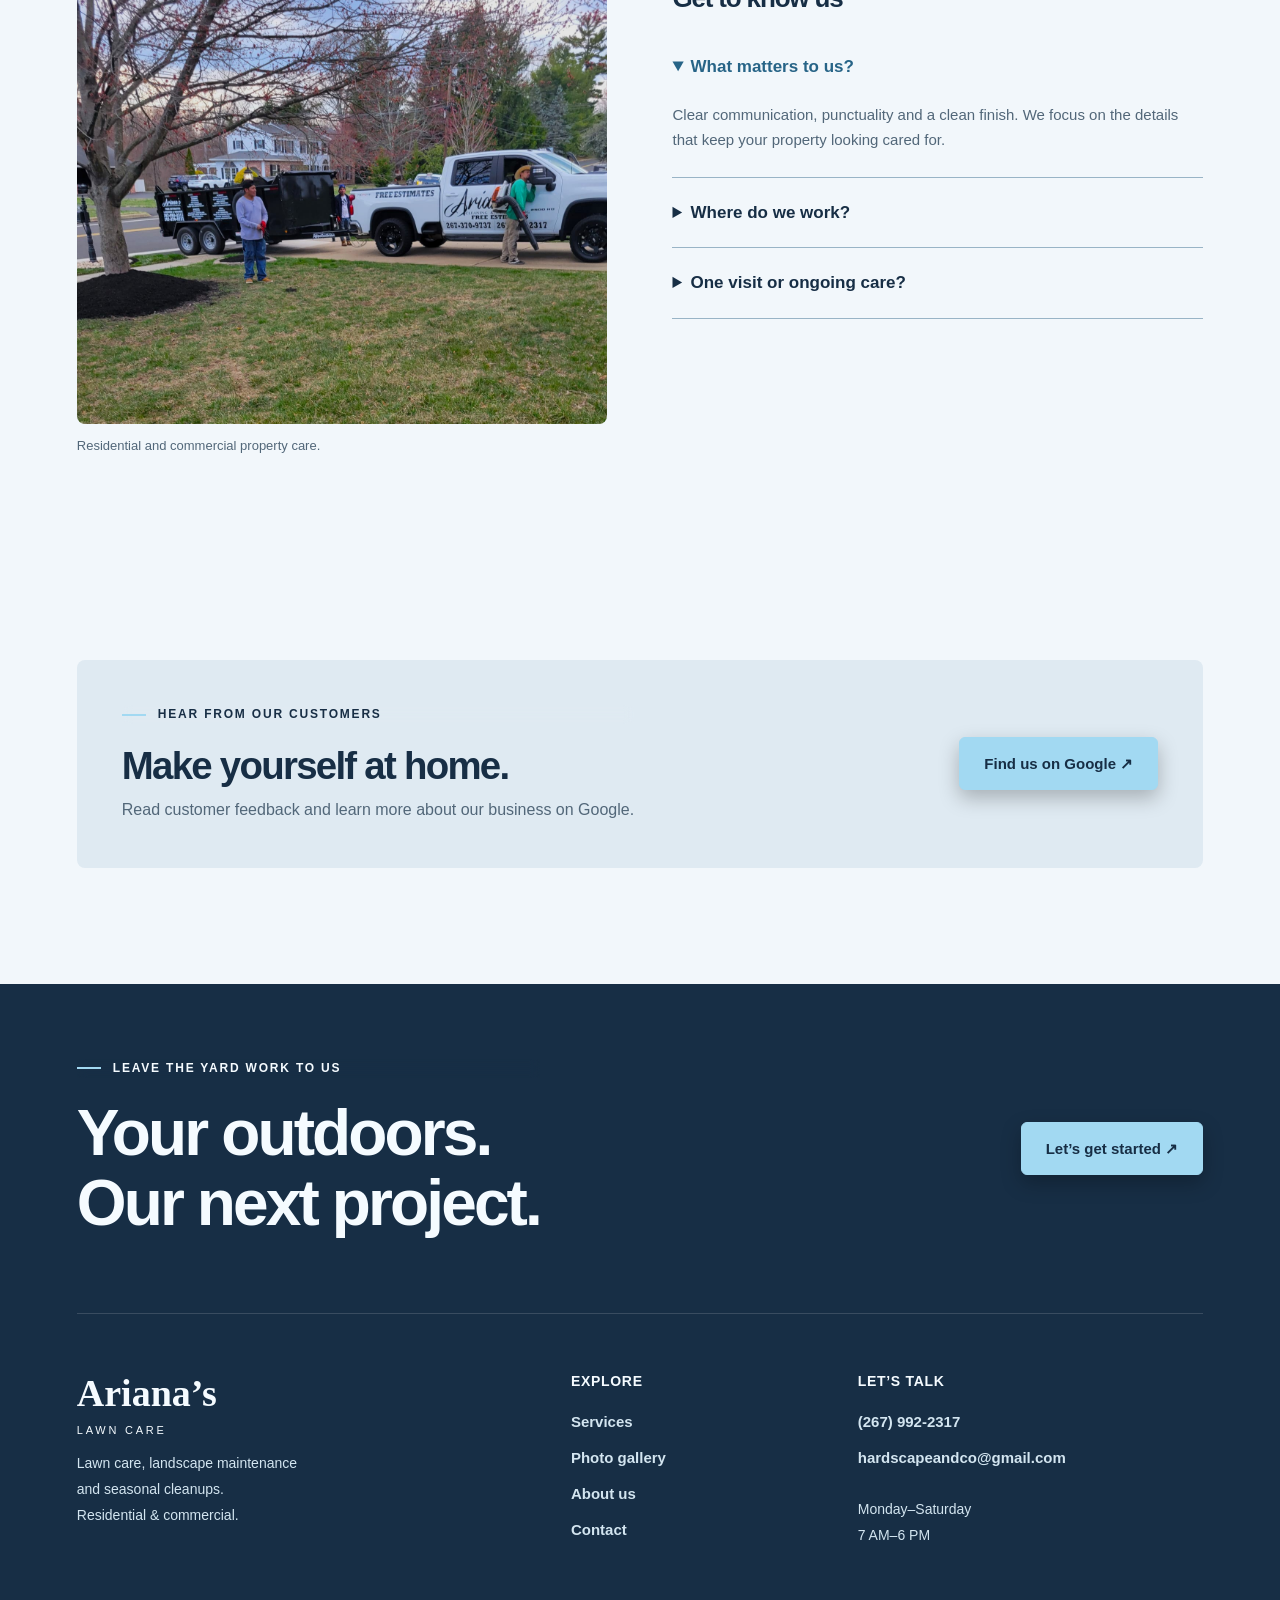
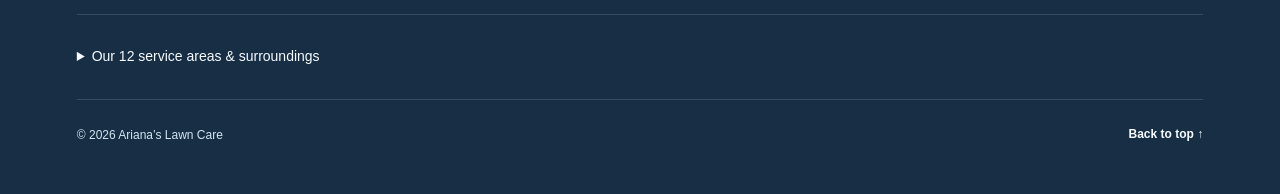
==== commit d821fd3b: "Apply automatic seasonal palettes in Pennsylvania time and clarify Gallery navigation" ====
--- a/about.html
+++ b/about.html
@@ -1,18 +1,20 @@
 <!DOCTYPE html>
-<html lang="en">
+<html lang="en" data-season="fall">
 <head>
   <meta charset="UTF-8" />
   <meta name="viewport" content="width=device-width, initial-scale=1.0" />
   <title>About Ariana’s Lawn Care | Serving Hatfield, PA</title>
   <meta name="description" content="Learn about Ariana’s Lawn Care and our exterior maintenance services for properties in Hatfield, Lansdale, Telford and Harleysville, Pennsylvania.">
-  <link rel="stylesheet" href="./style.css?v=20260909-studio" />
+  <link rel="stylesheet" href="./style.css?v=20260909-season" />
   <link rel="canonical" href="https://arianaslawncare.com/about.html">
   <meta property="og:title" content="About Ariana’s Lawn Care | Serving Hatfield, PA">
   <meta property="og:description" content="Learn about Ariana’s Lawn Care and our exterior maintenance services for properties in Hatfield, Lansdale, Telford and Harleysville, Pennsylvania.">
   <meta property="og:url" content="https://arianaslawncare.com/about.html">
   <meta property="og:type" content="website">
 <meta name="theme-color" content="#192b24">
-<link rel="stylesheet" href="./experience.css?v=20260909-studio">
+<link rel="stylesheet" href="./experience.css?v=20260909-season">
+<link rel="stylesheet" href="./seasons.css?v=20260909-season">
+<script src="./seasons.js?v=20260909-season"></script>
 <noscript><style>@media(max-width:980px){.nav-menu{display:flex;position:static;flex-wrap:wrap;box-shadow:none}.nav-inner{flex-wrap:wrap}.menu-toggle{display:none}.navbar{position:relative}}</style></noscript></head>
 <body class="page-about">
 <a class="skip-link" href="#main-content">Skip to content</a><div class="site-topbar"><div class="container"><span>Property care in Pennsylvania</span><a href="tel:+12679922317">Let’s talk · (267) 992-2317</a></div></div>
@@ -31,7 +33,7 @@
       <a href="./index.html">Home</a>
       <a href="./services.html">Services</a>
       <a href="./quote.html" data-nav-quote>Get a quote ↗</a>
-      <a href="./work.html">Work</a>
+      <a href="./work.html">Gallery</a>
       <a class="is-active" href="./about.html">About</a>
       <a href="./contact.html">Contact</a>
     </nav>
@@ -67,7 +69,7 @@
 <section class="section"><div class="container reassurance-strip"><div><div class="eyebrow">Hear from our customers</div><h2>Make yourself at home.</h2><p>Read customer feedback and learn more about our business on Google.</p></div><a class="btn primary" href="https://www.google.com/search?q=Ariana%27s+Cleaning+%26+Landscaping%2C+LLC" target="_blank" rel="noopener">Find us on Google ↗</a></div></section>
 </main>
 
-<footer class="footer editorial-footer"><div class="container"><div class="footer-invitation"><div><div class="eyebrow">Leave the yard work to us</div><h2>Your outdoors.<br>Our next project.</h2></div><a class="btn primary" href="./quote.html">Let’s get started ↗</a></div><div class="footer-columns"><div><a class="footer-brand" href="./index.html">Ariana’s<span>LAWN CARE</span></a><p>Lawn care, landscape maintenance<br>and seasonal cleanups.<br>Residential &amp; commercial.</p></div><div><h3>Explore</h3><a href="./services.html">Services</a><a href="./work.html">Our work</a><a href="./about.html">About us</a><a href="./contact.html">Contact</a></div><div><h3>Let’s talk</h3><a href="tel:+12679922317">(267) 992-2317</a><a href="mailto:hardscapeandco@gmail.com">hardscapeandco@gmail.com</a><p>Monday–Saturday<br>7 AM–6 PM</p></div></div><details class="footer-areas"><summary>Our 12 service areas &amp; surroundings</summary><div class="local-town-grid"><a href="./quote.html?city=Telford">Telford<span aria-hidden="true">↗</span></a><a href="./quote.html?city=Lansdale">Lansdale<span aria-hidden="true">↗</span></a><a href="./quote.html?city=Woxall">Woxall<span aria-hidden="true">↗</span></a><a href="./quote.html?city=Hatfield">Hatfield<span aria-hidden="true">↗</span></a><a href="./quote.html?city=Mainland">Mainland<span aria-hidden="true">↗</span></a><a href="./quote.html?city=Earlington">Earlington<span aria-hidden="true">↗</span></a><a href="./quote.html?city=Green%20Lane">Green Lane<span aria-hidden="true">↗</span></a><a href="./quote.html?city=Sumneytown">Sumneytown<span aria-hidden="true">↗</span></a><a href="./quote.html?city=Harleysville">Harleysville<span aria-hidden="true">↗</span></a><a href="./quote.html?city=Salfordville">Salfordville<span aria-hidden="true">↗</span></a><a href="./quote.html?city=Marlboroughville">Marlboroughville<span aria-hidden="true">↗</span></a><a href="./quote.html?city=Yorkshire%20Commons">Yorkshire Commons<span aria-hidden="true">↗</span></a></div></details><div class="footer-bottom"><p>© <span id="year"></span> Ariana’s Lawn Care</p><a href="#main-content">Back to top ↑</a></div></div></footer><nav class="mobile-contact" aria-label="Quick contact"><a href="tel:+12679922317">Call us</a><a href="./quote.html">Get a free estimate ↗</a></nav>
+<footer class="footer editorial-footer"><div class="container"><div class="footer-invitation"><div><div class="eyebrow">Leave the yard work to us</div><h2>Your outdoors.<br>Our next project.</h2></div><a class="btn primary" href="./quote.html">Let’s get started ↗</a></div><div class="footer-columns"><div><a class="footer-brand" href="./index.html">Ariana’s<span>LAWN CARE</span></a><p>Lawn care, landscape maintenance<br>and seasonal cleanups.<br>Residential &amp; commercial.</p></div><div><h3>Explore</h3><a href="./services.html">Services</a><a href="./work.html">Photo gallery</a><a href="./about.html">About us</a><a href="./contact.html">Contact</a></div><div><h3>Let’s talk</h3><a href="tel:+12679922317">(267) 992-2317</a><a href="mailto:hardscapeandco@gmail.com">hardscapeandco@gmail.com</a><p>Monday–Saturday<br>7 AM–6 PM</p></div></div><details class="footer-areas"><summary>Our 12 service areas &amp; surroundings</summary><div class="local-town-grid"><a href="./quote.html?city=Telford">Telford<span aria-hidden="true">↗</span></a><a href="./quote.html?city=Lansdale">Lansdale<span aria-hidden="true">↗</span></a><a href="./quote.html?city=Woxall">Woxall<span aria-hidden="true">↗</span></a><a href="./quote.html?city=Hatfield">Hatfield<span aria-hidden="true">↗</span></a><a href="./quote.html?city=Mainland">Mainland<span aria-hidden="true">↗</span></a><a href="./quote.html?city=Earlington">Earlington<span aria-hidden="true">↗</span></a><a href="./quote.html?city=Green%20Lane">Green Lane<span aria-hidden="true">↗</span></a><a href="./quote.html?city=Sumneytown">Sumneytown<span aria-hidden="true">↗</span></a><a href="./quote.html?city=Harleysville">Harleysville<span aria-hidden="true">↗</span></a><a href="./quote.html?city=Salfordville">Salfordville<span aria-hidden="true">↗</span></a><a href="./quote.html?city=Marlboroughville">Marlboroughville<span aria-hidden="true">↗</span></a><a href="./quote.html?city=Yorkshire%20Commons">Yorkshire Commons<span aria-hidden="true">↗</span></a></div></details><div class="footer-bottom"><p>© <span id="year"></span> Ariana’s Lawn Care</p><a href="#main-content">Back to top ↑</a></div></div></footer><nav class="mobile-contact" aria-label="Quick contact"><a href="tel:+12679922317">Call us</a><a href="./quote.html">Get a free estimate ↗</a></nav>
 
 <a class="whatsapp-float"
 href="https://wa.me/12679922317"
@@ -80,12 +82,13 @@
   </svg>
 </a>
 
-<script src="./quote-rules.js?v=20260909-studio"></script>
-  <script src="./script.js?v=20260909-studio"></script>
+<script src="./quote-rules.js?v=20260909-season"></script>
+  <script src="./script.js?v=20260909-season"></script>
 
-<script src="./experience.js?v=20260909-studio"></script>
+<script src="./experience.js?v=20260909-season"></script>
 </body>
 </html>
 
 
 
+
--- a/experience.css
+++ b/experience.css
@@ -1,41 +1,41 @@
-/* Ariana's editorial theme. Existing form and gallery behavior is retained. */
-:root{--bg:#192b24;--bg-soft:#22382e;--panel:#22382e;--text:#fff9ee;--text-soft:#d4ddcf;--green:#efb45b;--green-dark:#d8983d;--white-green:#fff9ee;--ink:#192b24;--paper:#f7f4eb;--muted:#5b665d;--line:#d8ded2;--accent:#efb45b}
-html{scroll-padding-top:110px}body{background:var(--paper);color:var(--ink);font-size:16px;line-height:1.6}button,input,select,textarea{font:inherit}a{color:inherit}img{max-width:100%}figure{margin:0}
-h1,h2,h3,p{overflow-wrap:break-word}h1,h2,h3{line-height:1.1;letter-spacing:-.045em}h1{font-size:clamp(44px,6vw,84px)}h2{font-size:clamp(32px,4.5vw,58px)}h3{font-size:26px}h1 em,h2 em{font-family:Georgia,'Times New Roman',serif;font-weight:400;letter-spacing:-.045em}p{line-height:1.75}.container{width:min(88%,1240px);max-width:1240px}
-.section{padding:96px 0}.page-main{padding-top:0}.eyebrow{display:block;border:0;border-radius:0;padding:0;margin:0 0 20px;background:none;color:inherit;font-size:12px;letter-spacing:.15em;font-weight:700;text-transform:uppercase}.eyebrow::before{content:'';display:inline-block;width:24px;height:2px;background:var(--accent);vertical-align:middle;margin-right:12px}
-.btn{display:inline-flex;align-items:center;justify-content:center;gap:24px;min-height:52px;padding:15px 24px;border-radius:6px;font-size:15px;font-weight:700;line-height:1.4;text-decoration:none;box-shadow:none;transition:background .2s,transform .2s,box-shadow .2s;white-space:normal}
-.btn.primary{background:var(--accent);color:var(--ink);border:1px solid var(--accent)}.btn.primary:hover{background:#f7c679;transform:translateY(-3px);box-shadow:0 8px 20px #192b2420}.btn.secondary{background:transparent;border:1px solid currentColor;color:inherit}.btn.secondary:hover{background:#192b240b;transform:translateY(-3px)}.text-link{display:inline-block;font-size:15px;font-weight:700;text-decoration:none;border-bottom:1px solid currentColor;padding:12px 0;min-height:46px}.cta-row{gap:16px;margin-top:30px}
-.skip-link{position:fixed;top:-100px;left:16px;background:var(--accent);color:var(--ink);padding:14px;z-index:200}.skip-link:focus{top:10px}:focus-visible{outline:3px solid #c77722;outline-offset:5px}
-.site-topbar{background:var(--ink);color:#fff9ee;font-size:12px;letter-spacing:.025em}.site-topbar .container{display:flex;align-items:center;justify-content:space-between;gap:20px;min-height:36px}.site-topbar a{text-decoration:none}
-.navbar{background:#f7f4ebf5;color:var(--ink);border-bottom:1px solid #192b2415;box-shadow:none;backdrop-filter:blur(16px);transition:box-shadow .2s}.navbar.is-scrolled{box-shadow:0 8px 30px #192b2414}.nav-inner{min-height:90px;gap:30px}.logo{display:flex;align-items:center;gap:10px;text-decoration:none}.logo img{height:78px;width:86px;object-fit:contain;filter:none}.brand-wordmark{font-family:Georgia,serif;font-size:27px;font-weight:700;line-height:1.1;letter-spacing:-.04em}.brand-wordmark>span{display:block;font:10px Arial,sans-serif;letter-spacing:.22em;margin-top:6px}
-.nav-menu{gap:25px}.nav-menu a{color:var(--ink);font-size:14px;font-weight:600;letter-spacing:0}.nav-menu a:hover,.nav-menu a.is-active{color:#996027}.nav-menu a::after{background:#996027}.nav-menu [data-nav-quote]{order:10;background:var(--ink);color:#fff9ee;padding:13px 18px;border-radius:5px}.nav-menu [data-nav-quote]:hover,.nav-menu [data-nav-quote].is-active{color:var(--accent)}.nav-menu [data-nav-quote]::after{display:none}
-.menu-toggle{color:var(--ink);border:1px solid #192b2430;min-height:44px;min-width:44px}.menu-toggle span{background:var(--ink);transition:transform .2s,opacity .2s}.menu-toggle[aria-expanded=true] span:first-child{transform:translateY(6px) rotate(45deg)}.menu-toggle[aria-expanded=true] span:nth-child(2){opacity:0}.menu-toggle[aria-expanded=true] span:last-child{transform:translateY(-6px) rotate(-45deg)}
-.reading-progress{position:absolute;bottom:-1px;height:2px;width:100%;transform:scaleX(0);transform-origin:left;background:#b07838;pointer-events:none}.mobile-contact{display:none}
-.cinema-hero{min-height:680px;min-height:min(790px,calc(100svh - 126px));position:relative;display:flex;align-items:center;color:#fff9ee;background:#192b24;overflow:hidden}.cinema-hero .hero-video-bg{z-index:0;opacity:.82}.cinema-shade{position:absolute;inset:0;background:linear-gradient(90deg,#102018ed 0%,#102018a6 48%,#10201826 100%),linear-gradient(0deg,#10201880,transparent 40%)}
-.cinema-content{position:relative;z-index:1;padding:78px 0 100px}.cinema-content h1{max-width:950px;font-size:clamp(48px,6.8vw,92px);font-weight:600;line-height:1.04;margin:0 0 28px;letter-spacing:-.055em}.cinema-content h1 em{color:#f1c781}.cinema-content>p{font-size:18px;max-width:570px;color:#e5e8df;margin:0}.cinema-content .btn.secondary:hover{background:#ffffff15}.hero-footnote{display:flex;gap:22px;align-items:center;flex-wrap:wrap;font-size:13px;margin-top:38px;color:#d4ddcf}.hero-footnote>span+span{border-left:1px solid #ffffff50;padding-left:22px}.video-toggle{position:static;margin:0;background:transparent;color:inherit;border:0;border-bottom:1px solid #d4ddcf70;border-radius:0;padding:8px 0;font-size:13px;min-height:44px}.scroll-cue{position:absolute;bottom:24px;right:6%;z-index:2;display:flex;gap:24px;align-items:center;color:#fff9ee;text-decoration:none;font-size:12px;letter-spacing:.1em;text-transform:uppercase}.scroll-cue span{font-size:22px}
-.assurance-ribbon{background:#e8eddf;border-bottom:1px solid #d8ded2}.assurance-ribbon .container{display:flex;justify-content:space-between;align-items:center;gap:20px;padding-top:22px;padding-bottom:22px;font-size:13px;font-weight:600}.assurance-ribbon a{text-decoration:none}
-.section-heading{margin-bottom:40px;gap:30px;align-items:flex-end}.section-heading h2{font-size:clamp(32px,4.5vw,58px);margin:0}.section-heading p,.section-intro{color:var(--muted);font-size:16px;max-width:400px}.section-heading .eyebrow{margin-bottom:20px}
-.editorial-services{display:grid;grid-template-columns:1fr 1fr .9fr;gap:22px}.editorial-card{position:relative;min-height:430px;display:flex;align-items:flex-end;border-radius:8px;overflow:hidden;text-decoration:none;background:var(--ink);color:#fff9ee}.editorial-card>img{position:absolute;inset:0;width:100%;height:100%;object-fit:cover;transition:transform .65s ease}.editorial-card:not(.editorial-text)::after{content:'';position:absolute;inset:0;background:linear-gradient(0deg,#102018e8,transparent 80%)}.editorial-card>div{padding:30px;z-index:1;position:relative;width:100%}.editorial-card h3{font-size:30px;margin-bottom:10px}.editorial-card p{font-size:14px;color:#e5e8df;max-width:240px}.editorial-card .image-note{display:block;font-size:12px;margin-bottom:12px;color:#eeeadd}.round-arrow{width:42px;height:42px;display:grid;place-items:center;border:1px solid #ffffff70;border-radius:50%;margin-top:25px;font-size:22px;transition:background .2s,color .2s}.editorial-card:hover>img{transform:scale(1.045)}.editorial-card:hover .round-arrow{background:var(--accent);color:var(--ink);border-color:var(--accent)}.editorial-text{background:#dfE6d7;color:var(--ink);align-items:center}.editorial-text p{color:var(--muted);margin:22px 0}.editorial-text .eyebrow{font-size:11px}.editorial-text h3{font-size:38px;line-height:1.15}
-.planner-section{background:var(--ink);color:#fff9ee}.planner-layout{display:grid;grid-template-columns:.85fr 1.15fr;gap:75px;align-items:center}.planner-story>p{color:#d4ddcf;max-width:400px;margin:25px 0}.planner-story figure{max-width:400px}.planner-image{width:100%;height:220px;object-fit:cover;border-radius:6px}.planner-story figcaption{font-size:12px;color:#b8c4b8;margin-top:8px}.planner-surface{background:#fff9ee;color:var(--ink);border-radius:10px;padding:35px}.season-planner{margin:0;background:transparent;border:0;padding:0;box-shadow:none}.season-planner fieldset{border:0}.season-planner legend{color:var(--ink);font-size:22px;letter-spacing:-.02em;margin-bottom:20px}.season-options{grid-template-columns:1fr;gap:12px}.season-option{background:transparent;border:1px solid #b4c2ae;border-radius:5px;padding:16px;transition:background .2s,border-color .2s}.season-option:has(input:checked){background:#e8eddf;border-color:#45634b}.season-option input{accent-color:#365640;flex-shrink:0}.season-option strong{font-size:16px;color:var(--ink)}.season-option span span{font-size:14px;color:var(--muted)}.planner-bottom{grid-template-columns:1fr 1fr;gap:18px;margin-top:22px}.planner-bottom>.btn{grid-column:1/-1}.planner-bottom label{color:var(--ink);font-size:14px}.planner-bottom select{background:#fff;color:var(--ink);border:1px solid #aebcab;border-radius:5px;font-size:14px;padding:12px;width:100%;min-width:0}.planner-surface .form-hint{color:var(--muted);font-size:13px!important;margin-bottom:0}
-.project-bento{display:grid;grid-template-columns:1.35fr 1fr;grid-template-rows:260px 260px;gap:22px}.project-bento a{position:relative;overflow:hidden;border-radius:7px;background:#dfe6d7;color:white}.project-bento .project-large{grid-row:span 2}.project-bento img{width:100%;height:100%;object-fit:cover;transition:transform .65s}.project-bento a:hover img{transform:scale(1.035)}.project-bento span{position:absolute;bottom:0;left:0;width:100%;padding:40px 25px 22px;background:linear-gradient(transparent,#102018c9);font-size:17px}
-.home-story{background:#e8eddf}.story-hero{gap:70px}.story-hero p{color:var(--muted);font-size:17px;margin:25px 0}.story-photo img{height:440px;border-radius:8px}.story-photo figcaption{color:var(--muted)}.story-hero h1{font-size:clamp(44px,6vw,80px)}
-.local-town-grid{display:grid;grid-template-columns:repeat(4,minmax(0,1fr));border-top:1px solid var(--line);border-left:1px solid var(--line)}.local-town-grid a{display:flex;justify-content:space-between;gap:14px;text-decoration:none;padding:22px 18px;border-right:1px solid var(--line);border-bottom:1px solid var(--line);font-size:15px;transition:background .2s}.local-town-grid a:hover{background:#e8eddf}.local-town-grid a span{color:#9b672b}.questions-section{background:#e8eddf}.questions-section>.split,.split{gap:65px}.questions-section p{margin:24px 0;color:var(--muted)}.faq h2{font-size:26px;margin-bottom:20px}.faq details{border-bottom:1px solid #bcc8b7;padding:0}.faq summary{padding:22px 0;font-size:17px;color:var(--ink);line-height:1.5}.faq details p{color:var(--muted);font-size:15px;margin:0 0 24px}.faq details[open] summary{color:#8f591f}
-.services-intro{padding:60px 0;background:#e8eddf}.services-intro-grid{display:grid;grid-template-columns:1.05fr 1fr;gap:65px;align-items:center}.services-intro h1{margin:20px 0 25px;font-weight:600}.services-intro p{max-width:440px;color:var(--muted)}.services-intro figure{position:relative}.services-intro figure img{width:100%;height:400px;object-fit:cover;border-radius:6px 80px 6px 6px}.services-intro figcaption{position:absolute;bottom:18px;left:18px;background:#192b24e6;color:#fff9ee;padding:8px 12px;font-size:12px;border-radius:3px}
-.service-explorer{padding-top:55px}.filter-bar{gap:8px;margin:0 0 28px}.filter-bar button,.town-choice{background:transparent;color:var(--ink);border-color:#aab9a5;border-radius:4px;font-size:14px;padding:12px 18px}.filter-bar button[aria-pressed=true],.town-choice[aria-pressed=true]{background:var(--ink);color:#fff9ee;border-color:var(--ink)}.filter-bar button:hover,.town-choice:hover{border-color:#486347;background:#e0e7d8}.filter-bar button[aria-pressed=true]:hover{background:#2d4938}.catalog-heading{display:flex;align-items:baseline;justify-content:space-between;gap:20px;margin-top:35px}.catalog-heading h2{font-size:28px}.catalog-heading p{font-size:14px;color:var(--muted)}.results-count,#galleryCount{color:var(--muted);font-size:13px;margin:12px 0 25px}
-.service-catalog{gap:24px;align-items:stretch}.service-tile{display:flex;flex-direction:column;border:1px solid #d3ddcb;border-radius:7px;background:#fffdf6;box-shadow:0 8px 30px #192b2405;transition:transform .3s,box-shadow .3s}.service-tile:hover{transform:translateY(-5px);box-shadow:0 15px 35px #192b2412}.service-photo{height:250px;overflow:hidden;flex-shrink:0}.service-photo img{transition:transform .6s}.service-tile:hover .service-photo img{transform:scale(1.035)}.service-photo>span{background:#192b24e8;color:#fff9ee;font-size:12px;border-radius:3px}.service-marker{height:250px;background:var(--ink);color:var(--accent);padding:32px}.service-marker span{font-family:Georgia,serif;font-weight:400;font-size:94px}.service-marker small{font-size:12px}.service-tile-body{display:flex;flex-direction:column;flex:1;padding:26px}.service-tile h2{font-size:28px}.service-tile p{color:var(--muted);font-size:15px}.service-tile details{border-color:#d3ddcb}.service-tile summary{color:var(--ink);font-size:14px;min-height:44px}.service-tile details p{font-size:14px}.service-tile .btn{margin-top:auto;background:transparent;color:var(--ink);border:1px solid #aab9a5;font-size:14px;padding:13px 16px}.service-tile .btn:hover{background:#e8eddf}.reassurance-strip{background:#e8eddf;border:0;border-radius:8px;padding:45px;gap:30px}.reassurance-strip h2{font-size:clamp(28px,3vw,42px)}.reassurance-strip p{color:var(--muted)}
-.compact-intro,.page-hero{padding:65px 0 50px;background:#e8eddf;border:0}.compact-intro h1,.page-hero h1{font-size:clamp(44px,6vw,80px);max-width:900px;line-height:1.05;margin:16px 0 25px}.compact-intro p,.page-hero p{color:var(--muted);max-width:610px}.compact-intro .filter-bar{margin:30px 0 0}.page-work .section[data-gallery-group=seasonal]{background:var(--paper)}.page-work .section[data-gallery-group=projects]{background:#e8eddf}.gallery-grid{gap:20px}.gallery-grid .work-card{border-radius:6px;background:#fffdf6;border:1px solid #d3ddcb;transition:transform .3s}.gallery-grid .work-card:hover{transform:translateY(-4px)}.gallery-grid .work-card img{height:250px;transition:transform .5s}.gallery-open{overflow:hidden}.gallery-open:hover img{transform:scale(1.04)}.gallery-grid figcaption{color:var(--ink);font-size:14px}.photo-expand{border-radius:3px;background:#192b24e8}.photo-dialog{background:var(--ink);color:#fff9ee;border-color:#596e55;border-radius:8px}.photo-dialog button{background:#22382e;color:#fff9ee;border-color:#698060;border-radius:5px}.photo-dialog::backdrop{background:#0b160eee}
-.process-grid{gap:22px}.process-step{background:#e8eddf;border:0;border-radius:7px;padding:30px}.process-step summary{color:var(--ink);font-size:22px;line-height:1.35}.process-step summary span{color:#95632b;font-family:Georgia,serif;font-weight:400;font-size:54px}.process-step p{color:var(--muted);font-size:15px}.process-step a{color:var(--ink)}.chip-row span{background:#e8eddf;color:var(--ink);border:1px solid #bac9b3;border-radius:4px;font-size:14px}
-.contact-explorer{gap:40px}.contact-choice-panel{background:#fffdf6;border:1px solid #d3ddcb;border-radius:7px;padding:34px}.contact-choice-panel h2{font-size:32px}.contact-choice-panel p{color:var(--muted)}.contact-choice-panel .form-hint{color:var(--muted)}.contact-side{background:var(--ink);color:#fff9ee;border:0;border-radius:7px}.contact-side p{color:#d4ddcf}.contact-side a{color:#efb45b}.contact-side img{height:300px}.contact-side>div{padding:30px}.contact-side h2{font-size:30px}.town-choice[aria-pressed=true]:hover{color:var(--ink)}
-.quote-layout{align-items:start;grid-template-columns:.65fr 1.35fr;gap:55px}.quote-layout>.stack{position:sticky;top:120px}.fact-card,.panel{background:#e8eddf;color:var(--ink);border:0;border-radius:7px;box-shadow:none}.fact-card strong{color:var(--ink)}.fact-card span,.panel p{color:var(--muted)}.quote-card{background:#fffdf6;color:var(--ink);border:1px solid #d3ddcb;border-radius:8px;padding:35px;box-shadow:0 12px 40px #192b2408}.quote-card>h3{font-size:30px}.quote-card p,.quote-card small,.quote-card .form-hint{color:var(--muted)}.quote-card input,.quote-card textarea,.quote-card select{background:#fff;color:var(--ink);border:1px solid #a6b59f;border-radius:5px;font:inherit;padding:12px;width:100%;max-width:100%}.quote-card input:focus,.quote-card textarea:focus,.quote-card select:focus{border-color:#486347;outline:2px solid #809b7450;box-shadow:none}.quote-card label{color:var(--ink);font-size:14px}.quote-card legend{color:var(--ink);font-size:19px;font-weight:700}.quote-card fieldset{border-color:#cbd6c3;min-width:0}.quote-card .check-row input{accent-color:#365640;width:20px;height:20px}.quote-progress{background:#e8eddf;border:1px solid #b6c6ac;color:var(--ink);border-radius:5px}.address-preview,.quote-review{background:#e8eddf;color:var(--ink);border-color:#b6c6ac;border-radius:5px}.quote-review dt{color:var(--ink)}.quote-review dd{overflow-wrap:anywhere}.form-columns{grid-template-columns:1.3fr 1fr}.form-note{color:var(--ink)}.thank-you{background:#e8eddf;color:var(--ink)}
-.editorial-footer{padding:0;background:var(--ink);color:#fff9ee;border:0}.footer-invitation{display:flex;align-items:center;justify-content:space-between;gap:30px;padding:75px 0;border-bottom:1px solid #ffffff25}.footer-invitation h2{font-size:clamp(38px,5vw,64px)}.footer-columns{display:grid;grid-template-columns:1.3fr .7fr 1fr;gap:45px;padding:60px 0}.footer-columns h3{font-size:14px;letter-spacing:.05em;text-transform:uppercase;margin-bottom:20px;color:#fff9ee}.footer-columns a{display:block;font-size:15px;text-decoration:none;overflow-wrap:anywhere;min-height:36px;color:#d4ddcf}.footer-columns p{font-size:14px;line-height:1.85;color:#b8c4b8;margin-top:15px}.footer-columns .footer-brand{font-family:Georgia,serif;font-size:38px;color:#fff9ee;line-height:1}.footer-brand span{display:block;font:11px Arial,sans-serif;letter-spacing:.25em;margin-top:12px}.footer-areas{padding:20px 0;border-top:1px solid #ffffff25;border-bottom:1px solid #ffffff25}.footer-areas summary{font-size:14px;min-height:44px;padding:10px 0;cursor:pointer}.footer-areas .local-town-grid{margin:20px 0;--line:#ffffff25}.footer-areas .local-town-grid a{font-size:14px}.footer-areas .local-town-grid a:hover{background:#314639}.footer-areas .local-town-grid a span{color:var(--accent)}.footer-bottom{display:flex;justify-content:space-between;gap:20px;padding:25px 0;font-size:12px;color:#b8c4b8}.footer-bottom a{text-decoration:none;padding:0 0 10px;min-height:44px}
-.whatsapp-float{background:var(--accent);color:var(--ink);width:54px;height:54px;bottom:25px;right:25px;box-shadow:0 6px 24px #10201830}.whatsapp-float svg{width:28px;height:28px}
-/* Motion is an enhancement; content is always visible without JavaScript. */
-@keyframes arrive{from{opacity:0;transform:translateY(16px)}to{opacity:1;transform:none}}@keyframes open-detail{from{opacity:0;transform:translateY(-5px)}to{opacity:1;transform:none}}
-@media(prefers-reduced-motion:no-preference){.cinema-content>*{animation:arrive .8s both}.cinema-content>h1{animation-delay:.1s}.cinema-content>p{animation-delay:.2s}.cinema-content>.cta-row{animation-delay:.3s}.cinema-content>.hero-footnote{animation-delay:.4s}.reveal-ready{opacity:0;transform:translateY(24px);transition:opacity .65s ease,transform .65s ease;transition-delay:var(--reveal-delay,0ms)}.reveal-ready.is-visible{opacity:1;transform:none}.reveal-ready:focus-within{opacity:1;transform:none}details[open]>p,details[open]>.chip-row{animation:open-detail .25s ease}.filter-arrive{animation:arrive .35s ease}}
-@media(min-width:981px){.nav-menu{display:flex!important}.menu-toggle{display:none}}
-@media(max-width:1100px){.brand-wordmark{display:none}.nav-menu{gap:20px}.planner-layout{gap:40px}.editorial-card>div{padding:24px}.editorial-text h3{font-size:32px}.local-town-grid{grid-template-columns:repeat(3,minmax(0,1fr))}}
-@media(max-width:980px){.nav-inner{min-height:76px}.logo img{height:64px;width:74px}.brand-wordmark{display:block;font-size:25px}.menu-toggle{display:block}.nav-menu{display:none;position:absolute;top:100%;left:0;right:0;width:100%;background:var(--paper);border-bottom:1px solid var(--line);padding:18px 6% 25px;box-shadow:0 12px 20px #192b241a;gap:4px}.nav-menu.open{display:flex;flex-direction:column;align-items:stretch}.nav-menu a{padding:13px 0;min-height:46px}.nav-menu a::after{display:none}.nav-menu [data-nav-quote]{padding:14px 18px;margin-top:10px}.section{padding:70px 0}.cinema-hero{min-height:650px}.cinema-content{padding:60px 0 90px}.cinema-content h1{font-size:68px}.editorial-services{grid-template-columns:1fr 1fr}.editorial-text{grid-column:1/-1;min-height:230px}.editorial-text>div{display:grid;grid-template-columns:1fr 1fr;column-gap:35px;align-items:center}.editorial-text .eyebrow{grid-column:1/-1}.editorial-text .text-link{justify-self:start}.planner-layout{grid-template-columns:1fr;gap:35px}.planner-story{display:grid;grid-template-columns:1fr 1fr;gap:0 30px}.planner-story .eyebrow{grid-column:1}.planner-story h2{grid-column:1}.planner-story>p{grid-column:1}.planner-story figure{grid-column:2;grid-row:1/4;align-self:center}.planner-image{height:260px}.planner-surface{padding:30px}.story-hero,.services-intro-grid{gap:35px}.services-intro h1{font-size:60px}.services-intro figure img{height:360px}.service-catalog{grid-template-columns:repeat(2,minmax(0,1fr))}.quote-layout{grid-template-columns:1fr}.quote-layout>.stack{display:none}.contact-explorer{grid-template-columns:1fr}.contact-side{display:grid;grid-template-columns:1fr 1fr}.contact-side img{height:100%;min-height:280px}.footer-columns{gap:25px}}
-@media(max-width:700px){body{padding-bottom:70px}.container{width:88%}.site-topbar{font-size:11px}.site-topbar .container{min-height:32px}.site-topbar .container>span{display:none}.site-topbar .container{justify-content:center}.nav-inner{min-height:72px}.logo img{height:60px;width:64px}.brand-wordmark{font-size:23px}.brand-wordmark>span{font-size:9px}.cinema-hero{min-height:650px;min-height:calc(100svh - 104px);align-items:center}.cinema-content{padding:55px 0 80px}.cinema-content h1{font-size:clamp(43px,10vw,65px);line-height:1.07}.cinema-content>p{font-size:16px}.cinema-content .eyebrow{font-size:10px;letter-spacing:.1em}.cinema-shade{background:linear-gradient(90deg,#102018e8,#10201880)}.cinema-content .cta-row{display:flex;align-items:stretch;flex-direction:column;gap:12px;max-width:340px}.hero-footnote{gap:10px;font-size:12px;margin-top:20px}.hero-footnote>span+span{padding-left:10px}.video-toggle{font-size:12px}.scroll-cue{display:none}.assurance-ribbon .container{display:grid;grid-template-columns:1fr 1fr;gap:12px;font-size:11px;padding:18px 0}.section{padding:58px 0}.section-heading{display:flex;flex-direction:column;align-items:flex-start;gap:20px;margin-bottom:28px}.section-heading h2,h2{font-size:37px}.section-heading p{max-width:100%}.eyebrow{font-size:11px;margin-bottom:17px}.editorial-services{grid-template-columns:1fr;gap:18px}.editorial-card{min-height:380px}.editorial-text{grid-column:auto;min-height:300px}.editorial-text>div{display:block;padding:30px}.editorial-text h3{font-size:36px}.editorial-card h3{font-size:30px}.planner-story{display:block}.planner-story figure{display:none}.planner-story>p{margin-bottom:0}.planner-surface{padding:24px 18px}.planner-bottom{grid-template-columns:1fr}.planner-bottom>.btn{grid-column:auto}.season-option{padding:14px}.season-option span span{font-size:13px}.project-bento{grid-template-columns:1fr 1fr;grid-template-rows:300px 200px;gap:12px}.project-bento .project-large{grid-column:1/-1;grid-row:auto}.project-bento span{font-size:13px;padding:30px 15px 15px}.story-hero,.services-intro-grid{grid-template-columns:1fr;gap:28px}.story-photo img{height:310px}.home-story .story-hero{display:flex;flex-direction:column-reverse;align-items:stretch}.local-town-grid{grid-template-columns:repeat(2,minmax(0,1fr))}.local-town-grid a{padding:18px 12px;font-size:13px}.split{grid-template-columns:1fr;gap:35px}.questions-section p{margin:18px 0}.faq summary{font-size:16px}.services-intro{padding:40px 0}.services-intro h1{font-size:54px}.services-intro figure img{height:240px;border-radius:5px 50px 5px 5px}.services-intro figcaption{font-size:11px;left:12px;bottom:12px}.services-intro .text-link{padding-bottom:5px}.service-explorer{padding-top:30px}.filter-bar{gap:8px}.filter-bar button{padding:11px 13px;font-size:13px;min-height:44px}.catalog-heading{display:block;margin-top:24px}.catalog-heading h2{font-size:26px}.catalog-heading p{margin-top:10px}.service-catalog{grid-template-columns:1fr}.service-photo,.service-marker{height:250px}.service-tile-body{padding:25px}.reassurance-strip{padding:30px 24px;align-items:stretch;gap:20px}.compact-intro,.page-hero{padding:40px 0}.compact-intro h1,.page-hero h1,.story-hero h1{font-size:48px}.gallery-grid{grid-template-columns:repeat(2,minmax(0,1fr));gap:12px}.gallery-grid .work-card img{height:185px}.gallery-grid figcaption{font-size:12px;padding:12px}.photo-expand{font-size:11px;padding:6px}.process-grid{grid-template-columns:1fr}.process-step{padding:26px}.contact-choice-panel{padding:25px 20px}.contact-choice-panel h2{font-size:29px}.contact-side{display:block}.contact-side img{height:240px;min-height:0}.area-picker{gap:8px}.town-choice{font-size:13px;padding:11px 12px}.quote-card{padding:24px 18px}.form-columns{grid-template-columns:1fr}.quote-card input,.quote-card select,.quote-card textarea{font-size:16px}.quote-progress{font-size:13px}.footer-invitation{display:block;padding:55px 0}.footer-invitation .btn{margin-top:30px}.footer-invitation h2{font-size:44px}.footer-columns{grid-template-columns:1fr 1fr;gap:35px;padding:40px 0}.footer-columns>div:first-child{grid-column:1/-1}.footer-columns>div:last-child{grid-column:1/-1}.footer-bottom{flex-direction:column;gap:10px}.mobile-contact{position:fixed;bottom:0;left:0;right:0;z-index:45;display:grid;grid-template-columns:1fr 1.6fr;background:var(--paper);border-top:1px solid #192b2420;padding:10px 6% max(10px,env(safe-area-inset-bottom));gap:10px;box-shadow:0 -4px 20px #192b2410}.mobile-contact a{display:flex;align-items:center;justify-content:center;min-height:44px;border:1px solid #aab9a5;border-radius:5px;text-decoration:none;font-size:13px;font-weight:700}.mobile-contact a:last-child{background:var(--ink);color:#fff9ee;border-color:var(--ink)}.whatsapp-float{bottom:88px;right:15px;width:46px;height:46px}.whatsapp-float svg{width:25px;height:25px}.page-quote .mobile-contact,.page-thanks .mobile-contact{display:none}.page-quote,.page-thanks{padding-bottom:0}.page-quote .whatsapp-float,.page-thanks .whatsapp-float{bottom:20px}}
-@media(prefers-reduced-motion:reduce){html{scroll-behavior:auto}.reveal-ready{opacity:1!important;transform:none!important}*,*::before,*::after{animation:none!important;transition:none!important}}
-.page-hero h1{color:var(--ink)}
-@media print{.navbar,.site-topbar,.mobile-contact,.whatsapp-float,.reading-progress{display:none}.reveal-ready{opacity:1!important;transform:none!important}body{background:white;color:black}}
+/* Ariana's editorial theme. Existing form and gallery behavior is retained. */
+:root{--bg:#192b24;--bg-soft:#22382e;--panel:#22382e;--text:#fff9ee;--text-soft:#d4ddcf;--green:#efb45b;--green-dark:#d8983d;--white-green:#fff9ee;--ink:#192b24;--paper:#f7f4eb;--muted:#5b665d;--line:#d8ded2;--accent:#efb45b}
+html{scroll-padding-top:110px}body{background:var(--paper);color:var(--ink);font-size:16px;line-height:1.6}button,input,select,textarea{font:inherit}a{color:inherit}img{max-width:100%}figure{margin:0}
+h1,h2,h3,p{overflow-wrap:break-word}h1,h2,h3{line-height:1.1;letter-spacing:-.045em}h1{font-size:clamp(44px,6vw,84px)}h2{font-size:clamp(32px,4.5vw,58px)}h3{font-size:26px}h1 em,h2 em{font-family:Georgia,'Times New Roman',serif;font-weight:400;letter-spacing:-.045em}p{line-height:1.75}.container{width:min(88%,1240px);max-width:1240px}
+.section{padding:96px 0}.page-main{padding-top:0}.eyebrow{display:block;border:0;border-radius:0;padding:0;margin:0 0 20px;background:none;color:inherit;font-size:12px;letter-spacing:.15em;font-weight:700;text-transform:uppercase}.eyebrow::before{content:'';display:inline-block;width:24px;height:2px;background:var(--accent);vertical-align:middle;margin-right:12px}
+.btn{display:inline-flex;align-items:center;justify-content:center;gap:24px;min-height:52px;padding:15px 24px;border-radius:6px;font-size:15px;font-weight:700;line-height:1.4;text-decoration:none;box-shadow:none;transition:background .2s,transform .2s,box-shadow .2s;white-space:normal}
+.btn.primary{background:var(--accent);color:var(--ink);border:1px solid var(--accent)}.btn.primary:hover{background:var(--season-accent-hover);transform:translateY(-3px);box-shadow:0 8px 20px rgba(var(--season-ink-rgb),0.125)}.btn.secondary{background:transparent;border:1px solid currentColor;color:inherit}.btn.secondary:hover{background:rgba(var(--season-ink-rgb),0.043);transform:translateY(-3px)}.text-link{display:inline-block;font-size:15px;font-weight:700;text-decoration:none;border-bottom:1px solid currentColor;padding:12px 0;min-height:46px}.cta-row{gap:16px;margin-top:30px}
+.skip-link{position:fixed;top:-100px;left:16px;background:var(--accent);color:var(--ink);padding:14px;z-index:200}.skip-link:focus{top:10px}:focus-visible{outline:3px solid var(--season-link);outline-offset:5px}
+.site-topbar{background:var(--ink);color:var(--season-light);font-size:12px;letter-spacing:.025em}.site-topbar .container{display:flex;align-items:center;justify-content:space-between;gap:20px;min-height:36px}.site-topbar a{text-decoration:none}
+.navbar{background:var(--paper);color:var(--ink);border-bottom:1px solid rgba(var(--season-ink-rgb),0.082);box-shadow:none;backdrop-filter:blur(16px);transition:box-shadow .2s}.navbar.is-scrolled{box-shadow:0 8px 30px rgba(var(--season-ink-rgb),0.078)}.nav-inner{min-height:90px;gap:30px}.logo{display:flex;align-items:center;gap:10px;text-decoration:none}.logo img{height:78px;width:86px;object-fit:contain;filter:none}.brand-wordmark{font-family:Georgia,serif;font-size:27px;font-weight:700;line-height:1.1;letter-spacing:-.04em}.brand-wordmark>span{display:block;font:10px Arial,sans-serif;letter-spacing:.22em;margin-top:6px}
+.nav-menu{gap:25px}.nav-menu a{color:var(--ink);font-size:14px;font-weight:600;letter-spacing:0}.nav-menu a:hover,.nav-menu a.is-active{color:var(--season-link)}.nav-menu a::after{background:var(--season-link)}.nav-menu [data-nav-quote]{order:10;background:var(--ink);color:var(--season-light);padding:13px 18px;border-radius:5px}.nav-menu [data-nav-quote]:hover,.nav-menu [data-nav-quote].is-active{color:var(--accent)}.nav-menu [data-nav-quote]::after{display:none}
+.menu-toggle{color:var(--ink);border:1px solid rgba(var(--season-ink-rgb),0.188);min-height:44px;min-width:44px}.menu-toggle span{background:var(--ink);transition:transform .2s,opacity .2s}.menu-toggle[aria-expanded=true] span:first-child{transform:translateY(6px) rotate(45deg)}.menu-toggle[aria-expanded=true] span:nth-child(2){opacity:0}.menu-toggle[aria-expanded=true] span:last-child{transform:translateY(-6px) rotate(-45deg)}
+.reading-progress{position:absolute;bottom:-1px;height:2px;width:100%;transform:scaleX(0);transform-origin:left;background:var(--season-link);pointer-events:none}.mobile-contact{display:none}
+.cinema-hero{min-height:680px;min-height:min(790px,calc(100svh - 126px));position:relative;display:flex;align-items:center;color:var(--season-light);background:var(--ink);overflow:hidden}.cinema-hero .hero-video-bg{z-index:0;opacity:.82}.cinema-shade{position:absolute;inset:0;background:linear-gradient(90deg,rgba(var(--season-ink-rgb),0.929) 0%,rgba(var(--season-ink-rgb),0.651) 48%,rgba(var(--season-ink-rgb),0.149) 100%),linear-gradient(0deg,rgba(var(--season-ink-rgb),0.502),transparent 40%)}
+.cinema-content{position:relative;z-index:1;padding:78px 0 100px}.cinema-content h1{max-width:950px;font-size:clamp(48px,6.8vw,92px);font-weight:600;line-height:1.04;margin:0 0 28px;letter-spacing:-.055em}.cinema-content h1 em{color:var(--accent)}.cinema-content>p{font-size:18px;max-width:570px;color:var(--season-dark-text);margin:0}.cinema-content .btn.secondary:hover{background:#ffffff15}.hero-footnote{display:flex;gap:22px;align-items:center;flex-wrap:wrap;font-size:13px;margin-top:38px;color:var(--season-dark-text)}.hero-footnote>span+span{border-left:1px solid #ffffff50;padding-left:22px}.video-toggle{position:static;margin:0;background:transparent;color:inherit;border:0;border-bottom:1px solid #d4ddcf70;border-radius:0;padding:8px 0;font-size:13px;min-height:44px}.scroll-cue{position:absolute;bottom:24px;right:6%;z-index:2;display:flex;gap:24px;align-items:center;color:var(--season-light);text-decoration:none;font-size:12px;letter-spacing:.1em;text-transform:uppercase}.scroll-cue span{font-size:22px}
+.assurance-ribbon{background:var(--season-soft);border-bottom:1px solid var(--line)}.assurance-ribbon .container{display:flex;justify-content:space-between;align-items:center;gap:20px;padding-top:22px;padding-bottom:22px;font-size:13px;font-weight:600}.assurance-ribbon a{text-decoration:none}
+.section-heading{margin-bottom:40px;gap:30px;align-items:flex-end}.section-heading h2{font-size:clamp(32px,4.5vw,58px);margin:0}.section-heading p,.section-intro{color:var(--muted);font-size:16px;max-width:400px}.section-heading .eyebrow{margin-bottom:20px}
+.editorial-services{display:grid;grid-template-columns:1fr 1fr .9fr;gap:22px}.editorial-card{position:relative;min-height:430px;display:flex;align-items:flex-end;border-radius:8px;overflow:hidden;text-decoration:none;background:var(--ink);color:var(--season-light)}.editorial-card>img{position:absolute;inset:0;width:100%;height:100%;object-fit:cover;transition:transform .65s ease}.editorial-card:not(.editorial-text)::after{content:'';position:absolute;inset:0;background:linear-gradient(0deg,rgba(var(--season-ink-rgb),0.910),transparent 80%)}.editorial-card>div{padding:30px;z-index:1;position:relative;width:100%}.editorial-card h3{font-size:30px;margin-bottom:10px}.editorial-card p{font-size:14px;color:var(--season-dark-text);max-width:240px}.editorial-card .image-note{display:block;font-size:12px;margin-bottom:12px;color:#eeeadd}.round-arrow{width:42px;height:42px;display:grid;place-items:center;border:1px solid #ffffff70;border-radius:50%;margin-top:25px;font-size:22px;transition:background .2s,color .2s}.editorial-card:hover>img{transform:scale(1.045)}.editorial-card:hover .round-arrow{background:var(--accent);color:var(--ink);border-color:var(--accent)}.editorial-text{background:var(--season-soft);color:var(--ink);align-items:center}.editorial-text p{color:var(--muted);margin:22px 0}.editorial-text .eyebrow{font-size:11px}.editorial-text h3{font-size:38px;line-height:1.15}
+.planner-section{background:var(--ink);color:var(--season-light)}.planner-layout{display:grid;grid-template-columns:.85fr 1.15fr;gap:75px;align-items:center}.planner-story>p{color:var(--season-dark-text);max-width:400px;margin:25px 0}.planner-story figure{max-width:400px}.planner-image{width:100%;height:220px;object-fit:cover;border-radius:6px}.planner-story figcaption{font-size:12px;color:var(--season-dark-text);margin-top:8px}.planner-surface{background:var(--season-light);color:var(--ink);border-radius:10px;padding:35px}.season-planner{margin:0;background:transparent;border:0;padding:0;box-shadow:none}.season-planner fieldset{border:0}.season-planner legend{color:var(--ink);font-size:22px;letter-spacing:-.02em;margin-bottom:20px}.season-options{grid-template-columns:1fr;gap:12px}.season-option{background:transparent;border:1px solid var(--season-border);border-radius:5px;padding:16px;transition:background .2s,border-color .2s}.season-option:has(input:checked){background:var(--season-soft);border-color:var(--season-link)}.season-option input{accent-color:var(--season-link);flex-shrink:0}.season-option strong{font-size:16px;color:var(--ink)}.season-option span span{font-size:14px;color:var(--muted)}.planner-bottom{grid-template-columns:1fr 1fr;gap:18px;margin-top:22px}.planner-bottom>.btn{grid-column:1/-1}.planner-bottom label{color:var(--ink);font-size:14px}.planner-bottom select{background:#fff;color:var(--ink);border:1px solid var(--season-border);border-radius:5px;font-size:14px;padding:12px;width:100%;min-width:0}.planner-surface .form-hint{color:var(--muted);font-size:13px!important;margin-bottom:0}
+.project-bento{display:grid;grid-template-columns:1.35fr 1fr;grid-template-rows:260px 260px;gap:22px}.project-bento a{position:relative;overflow:hidden;border-radius:7px;background:var(--season-soft);color:white}.project-bento .project-large{grid-row:span 2}.project-bento img{width:100%;height:100%;object-fit:cover;transition:transform .65s}.project-bento a:hover img{transform:scale(1.035)}.project-bento span{position:absolute;bottom:0;left:0;width:100%;padding:40px 25px 22px;background:linear-gradient(transparent,rgba(var(--season-ink-rgb),0.788));font-size:17px}
+.home-story{background:var(--season-soft)}.story-hero{gap:70px}.story-hero p{color:var(--muted);font-size:17px;margin:25px 0}.story-photo img{height:440px;border-radius:8px}.story-photo figcaption{color:var(--muted)}.story-hero h1{font-size:clamp(44px,6vw,80px)}
+.local-town-grid{display:grid;grid-template-columns:repeat(4,minmax(0,1fr));border-top:1px solid var(--line);border-left:1px solid var(--line)}.local-town-grid a{display:flex;justify-content:space-between;gap:14px;text-decoration:none;padding:22px 18px;border-right:1px solid var(--line);border-bottom:1px solid var(--line);font-size:15px;transition:background .2s}.local-town-grid a:hover{background:var(--season-soft)}.local-town-grid a span{color:var(--season-link)}.questions-section{background:var(--season-soft)}.questions-section>.split,.split{gap:65px}.questions-section p{margin:24px 0;color:var(--muted)}.faq h2{font-size:26px;margin-bottom:20px}.faq details{border-bottom:1px solid var(--season-border);padding:0}.faq summary{padding:22px 0;font-size:17px;color:var(--ink);line-height:1.5}.faq details p{color:var(--muted);font-size:15px;margin:0 0 24px}.faq details[open] summary{color:var(--season-link)}
+.services-intro{padding:60px 0;background:var(--season-soft)}.services-intro-grid{display:grid;grid-template-columns:1.05fr 1fr;gap:65px;align-items:center}.services-intro h1{margin:20px 0 25px;font-weight:600}.services-intro p{max-width:440px;color:var(--muted)}.services-intro figure{position:relative}.services-intro figure img{width:100%;height:400px;object-fit:cover;border-radius:6px 80px 6px 6px}.services-intro figcaption{position:absolute;bottom:18px;left:18px;background:rgba(var(--season-ink-rgb),0.902);color:var(--season-light);padding:8px 12px;font-size:12px;border-radius:3px}
+.service-explorer{padding-top:55px}.filter-bar{gap:8px;margin:0 0 28px}.filter-bar button,.town-choice{background:transparent;color:var(--ink);border-color:var(--season-border);border-radius:4px;font-size:14px;padding:12px 18px}.filter-bar button[aria-pressed=true],.town-choice[aria-pressed=true]{background:var(--ink);color:var(--season-light);border-color:var(--ink)}.filter-bar button:hover,.town-choice:hover{border-color:var(--season-link);background:var(--season-soft)}.filter-bar button[aria-pressed=true]:hover{background:var(--bg-soft)}.catalog-heading{display:flex;align-items:baseline;justify-content:space-between;gap:20px;margin-top:35px}.catalog-heading h2{font-size:28px}.catalog-heading p{font-size:14px;color:var(--muted)}.results-count,#galleryCount{color:var(--muted);font-size:13px;margin:12px 0 25px}
+.service-catalog{gap:24px;align-items:stretch}.service-tile{display:flex;flex-direction:column;border:1px solid var(--line);border-radius:7px;background:var(--season-surface);box-shadow:0 8px 30px rgba(var(--season-ink-rgb),0.020);transition:transform .3s,box-shadow .3s}.service-tile:hover{transform:translateY(-5px);box-shadow:0 15px 35px rgba(var(--season-ink-rgb),0.071)}.service-photo{height:250px;overflow:hidden;flex-shrink:0}.service-photo img{transition:transform .6s}.service-tile:hover .service-photo img{transform:scale(1.035)}.service-photo>span{background:rgba(var(--season-ink-rgb),0.910);color:var(--season-light);font-size:12px;border-radius:3px}.service-marker{height:250px;background:var(--ink);color:var(--accent);padding:32px}.service-marker span{font-family:Georgia,serif;font-weight:400;font-size:94px}.service-marker small{font-size:12px}.service-tile-body{display:flex;flex-direction:column;flex:1;padding:26px}.service-tile h2{font-size:28px}.service-tile p{color:var(--muted);font-size:15px}.service-tile details{border-color:var(--line)}.service-tile summary{color:var(--ink);font-size:14px;min-height:44px}.service-tile details p{font-size:14px}.service-tile .btn{margin-top:auto;background:transparent;color:var(--ink);border:1px solid var(--season-border);font-size:14px;padding:13px 16px}.service-tile .btn:hover{background:var(--season-soft)}.reassurance-strip{background:var(--season-soft);border:0;border-radius:8px;padding:45px;gap:30px}.reassurance-strip h2{font-size:clamp(28px,3vw,42px)}.reassurance-strip p{color:var(--muted)}
+.compact-intro,.page-hero{padding:65px 0 50px;background:var(--season-soft);border:0}.compact-intro h1,.page-hero h1{font-size:clamp(44px,6vw,80px);max-width:900px;line-height:1.05;margin:16px 0 25px}.compact-intro p,.page-hero p{color:var(--muted);max-width:610px}.compact-intro .filter-bar{margin:30px 0 0}.page-work .section[data-gallery-group=seasonal]{background:var(--paper)}.page-work .section[data-gallery-group=projects]{background:var(--season-soft)}.gallery-grid{gap:20px}.gallery-grid .work-card{border-radius:6px;background:var(--season-surface);border:1px solid var(--line);transition:transform .3s}.gallery-grid .work-card:hover{transform:translateY(-4px)}.gallery-grid .work-card img{height:250px;transition:transform .5s}.gallery-open{overflow:hidden}.gallery-open:hover img{transform:scale(1.04)}.gallery-grid figcaption{color:var(--ink);font-size:14px}.photo-expand{border-radius:3px;background:rgba(var(--season-ink-rgb),0.910)}.photo-dialog{background:var(--ink);color:var(--season-light);border-color:var(--season-border);border-radius:8px}.photo-dialog button{background:var(--bg-soft);color:var(--season-light);border-color:var(--season-border);border-radius:5px}.photo-dialog::backdrop{background:rgba(var(--season-ink-rgb),0.933)}
+.process-grid{gap:22px}.process-step{background:var(--season-soft);border:0;border-radius:7px;padding:30px}.process-step summary{color:var(--ink);font-size:22px;line-height:1.35}.process-step summary span{color:var(--season-link);font-family:Georgia,serif;font-weight:400;font-size:54px}.process-step p{color:var(--muted);font-size:15px}.process-step a{color:var(--ink)}.chip-row span{background:var(--season-soft);color:var(--ink);border:1px solid var(--season-border);border-radius:4px;font-size:14px}
+.contact-explorer{gap:40px}.contact-choice-panel{background:var(--season-surface);border:1px solid var(--line);border-radius:7px;padding:34px}.contact-choice-panel h2{font-size:32px}.contact-choice-panel p{color:var(--muted)}.contact-choice-panel .form-hint{color:var(--muted)}.contact-side{background:var(--ink);color:var(--season-light);border:0;border-radius:7px}.contact-side p{color:var(--season-dark-text)}.contact-side a{color:var(--accent)}.contact-side img{height:300px}.contact-side>div{padding:30px}.contact-side h2{font-size:30px}.town-choice[aria-pressed=true]:hover{color:var(--ink)}
+.quote-layout{align-items:start;grid-template-columns:.65fr 1.35fr;gap:55px}.quote-layout>.stack{position:sticky;top:120px}.fact-card,.panel{background:var(--season-soft);color:var(--ink);border:0;border-radius:7px;box-shadow:none}.fact-card strong{color:var(--ink)}.fact-card span,.panel p{color:var(--muted)}.quote-card{background:var(--season-surface);color:var(--ink);border:1px solid var(--line);border-radius:8px;padding:35px;box-shadow:0 12px 40px rgba(var(--season-ink-rgb),0.031)}.quote-card>h3{font-size:30px}.quote-card p,.quote-card small,.quote-card .form-hint{color:var(--muted)}.quote-card input,.quote-card textarea,.quote-card select{background:#fff;color:var(--ink);border:1px solid var(--season-border);border-radius:5px;font:inherit;padding:12px;width:100%;max-width:100%}.quote-card input:focus,.quote-card textarea:focus,.quote-card select:focus{border-color:var(--season-link);outline:2px solid var(--season-soft);box-shadow:none}.quote-card label{color:var(--ink);font-size:14px}.quote-card legend{color:var(--ink);font-size:19px;font-weight:700}.quote-card fieldset{border-color:var(--line);min-width:0}.quote-card .check-row input{accent-color:var(--season-link);width:20px;height:20px}.quote-progress{background:var(--season-soft);border:1px solid var(--season-border);color:var(--ink);border-radius:5px}.address-preview,.quote-review{background:var(--season-soft);color:var(--ink);border-color:var(--season-border);border-radius:5px}.quote-review dt{color:var(--ink)}.quote-review dd{overflow-wrap:anywhere}.form-columns{grid-template-columns:1.3fr 1fr}.form-note{color:var(--ink)}.thank-you{background:var(--season-soft);color:var(--ink)}
+.editorial-footer{padding:0;background:var(--ink);color:var(--season-light);border:0}.footer-invitation{display:flex;align-items:center;justify-content:space-between;gap:30px;padding:75px 0;border-bottom:1px solid #ffffff25}.footer-invitation h2{font-size:clamp(38px,5vw,64px)}.footer-columns{display:grid;grid-template-columns:1.3fr .7fr 1fr;gap:45px;padding:60px 0}.footer-columns h3{font-size:14px;letter-spacing:.05em;text-transform:uppercase;margin-bottom:20px;color:var(--season-light)}.footer-columns a{display:block;font-size:15px;text-decoration:none;overflow-wrap:anywhere;min-height:36px;color:var(--season-dark-text)}.footer-columns p{font-size:14px;line-height:1.85;color:var(--season-dark-text);margin-top:15px}.footer-columns .footer-brand{font-family:Georgia,serif;font-size:38px;color:var(--season-light);line-height:1}.footer-brand span{display:block;font:11px Arial,sans-serif;letter-spacing:.25em;margin-top:12px}.footer-areas{padding:20px 0;border-top:1px solid #ffffff25;border-bottom:1px solid #ffffff25}.footer-areas summary{font-size:14px;min-height:44px;padding:10px 0;cursor:pointer}.footer-areas .local-town-grid{margin:20px 0;--line:#ffffff25}.footer-areas .local-town-grid a{font-size:14px}.footer-areas .local-town-grid a:hover{background:var(--bg-soft)}.footer-areas .local-town-grid a span{color:var(--accent)}.footer-bottom{display:flex;justify-content:space-between;gap:20px;padding:25px 0;font-size:12px;color:var(--season-dark-text)}.footer-bottom a{text-decoration:none;padding:0 0 10px;min-height:44px}
+.whatsapp-float{background:var(--accent);color:var(--ink);width:54px;height:54px;bottom:25px;right:25px;box-shadow:0 6px 24px rgba(var(--season-ink-rgb),0.188)}.whatsapp-float svg{width:28px;height:28px}
+/* Motion is an enhancement; content is always visible without JavaScript. */
+@keyframes arrive{from{opacity:0;transform:translateY(16px)}to{opacity:1;transform:none}}@keyframes open-detail{from{opacity:0;transform:translateY(-5px)}to{opacity:1;transform:none}}
+@media(prefers-reduced-motion:no-preference){.cinema-content>*{animation:arrive .8s both}.cinema-content>h1{animation-delay:.1s}.cinema-content>p{animation-delay:.2s}.cinema-content>.cta-row{animation-delay:.3s}.cinema-content>.hero-footnote{animation-delay:.4s}.reveal-ready{opacity:0;transform:translateY(24px);transition:opacity .65s ease,transform .65s ease;transition-delay:var(--reveal-delay,0ms)}.reveal-ready.is-visible{opacity:1;transform:none}.reveal-ready:focus-within{opacity:1;transform:none}details[open]>p,details[open]>.chip-row{animation:open-detail .25s ease}.filter-arrive{animation:arrive .35s ease}}
+@media(min-width:981px){.nav-menu{display:flex!important}.menu-toggle{display:none}}
+@media(max-width:1100px){.brand-wordmark{display:none}.nav-menu{gap:20px}.planner-layout{gap:40px}.editorial-card>div{padding:24px}.editorial-text h3{font-size:32px}.local-town-grid{grid-template-columns:repeat(3,minmax(0,1fr))}}
+@media(max-width:980px){.nav-inner{min-height:76px}.logo img{height:64px;width:74px}.brand-wordmark{display:block;font-size:25px}.menu-toggle{display:block}.nav-menu{display:none;position:absolute;top:100%;left:0;right:0;width:100%;background:var(--paper);border-bottom:1px solid var(--line);padding:18px 6% 25px;box-shadow:0 12px 20px rgba(var(--season-ink-rgb),0.102);gap:4px}.nav-menu.open{display:flex;flex-direction:column;align-items:stretch}.nav-menu a{padding:13px 0;min-height:46px}.nav-menu a::after{display:none}.nav-menu [data-nav-quote]{padding:14px 18px;margin-top:10px}.section{padding:70px 0}.cinema-hero{min-height:650px}.cinema-content{padding:60px 0 90px}.cinema-content h1{font-size:68px}.editorial-services{grid-template-columns:1fr 1fr}.editorial-text{grid-column:1/-1;min-height:230px}.editorial-text>div{display:grid;grid-template-columns:1fr 1fr;column-gap:35px;align-items:center}.editorial-text .eyebrow{grid-column:1/-1}.editorial-text .text-link{justify-self:start}.planner-layout{grid-template-columns:1fr;gap:35px}.planner-story{display:grid;grid-template-columns:1fr 1fr;gap:0 30px}.planner-story .eyebrow{grid-column:1}.planner-story h2{grid-column:1}.planner-story>p{grid-column:1}.planner-story figure{grid-column:2;grid-row:1/4;align-self:center}.planner-image{height:260px}.planner-surface{padding:30px}.story-hero,.services-intro-grid{gap:35px}.services-intro h1{font-size:60px}.services-intro figure img{height:360px}.service-catalog{grid-template-columns:repeat(2,minmax(0,1fr))}.quote-layout{grid-template-columns:1fr}.quote-layout>.stack{display:none}.contact-explorer{grid-template-columns:1fr}.contact-side{display:grid;grid-template-columns:1fr 1fr}.contact-side img{height:100%;min-height:280px}.footer-columns{gap:25px}}
+@media(max-width:700px){body{padding-bottom:70px}.container{width:88%}.site-topbar{font-size:11px}.site-topbar .container{min-height:32px}.site-topbar .container>span{display:none}.site-topbar .container{justify-content:center}.nav-inner{min-height:72px}.logo img{height:60px;width:64px}.brand-wordmark{font-size:23px}.brand-wordmark>span{font-size:9px}.cinema-hero{min-height:650px;min-height:calc(100svh - 104px);align-items:center}.cinema-content{padding:55px 0 80px}.cinema-content h1{font-size:clamp(43px,10vw,65px);line-height:1.07}.cinema-content>p{font-size:16px}.cinema-content .eyebrow{font-size:10px;letter-spacing:.1em}.cinema-shade{background:linear-gradient(90deg,rgba(var(--season-ink-rgb),0.910),rgba(var(--season-ink-rgb),0.502))}.cinema-content .cta-row{display:flex;align-items:stretch;flex-direction:column;gap:12px;max-width:340px}.hero-footnote{gap:10px;font-size:12px;margin-top:20px}.hero-footnote>span+span{padding-left:10px}.video-toggle{font-size:12px}.scroll-cue{display:none}.assurance-ribbon .container{display:grid;grid-template-columns:1fr 1fr;gap:12px;font-size:11px;padding:18px 0}.section{padding:58px 0}.section-heading{display:flex;flex-direction:column;align-items:flex-start;gap:20px;margin-bottom:28px}.section-heading h2,h2{font-size:37px}.section-heading p{max-width:100%}.eyebrow{font-size:11px;margin-bottom:17px}.editorial-services{grid-template-columns:1fr;gap:18px}.editorial-card{min-height:380px}.editorial-text{grid-column:auto;min-height:300px}.editorial-text>div{display:block;padding:30px}.editorial-text h3{font-size:36px}.editorial-card h3{font-size:30px}.planner-story{display:block}.planner-story figure{display:none}.planner-story>p{margin-bottom:0}.planner-surface{padding:24px 18px}.planner-bottom{grid-template-columns:1fr}.planner-bottom>.btn{grid-column:auto}.season-option{padding:14px}.season-option span span{font-size:13px}.project-bento{grid-template-columns:1fr 1fr;grid-template-rows:300px 200px;gap:12px}.project-bento .project-large{grid-column:1/-1;grid-row:auto}.project-bento span{font-size:13px;padding:30px 15px 15px}.story-hero,.services-intro-grid{grid-template-columns:1fr;gap:28px}.story-photo img{height:310px}.home-story .story-hero{display:flex;flex-direction:column-reverse;align-items:stretch}.local-town-grid{grid-template-columns:repeat(2,minmax(0,1fr))}.local-town-grid a{padding:18px 12px;font-size:13px}.split{grid-template-columns:1fr;gap:35px}.questions-section p{margin:18px 0}.faq summary{font-size:16px}.services-intro{padding:40px 0}.services-intro h1{font-size:54px}.services-intro figure img{height:240px;border-radius:5px 50px 5px 5px}.services-intro figcaption{font-size:11px;left:12px;bottom:12px}.services-intro .text-link{padding-bottom:5px}.service-explorer{padding-top:30px}.filter-bar{gap:8px}.filter-bar button{padding:11px 13px;font-size:13px;min-height:44px}.catalog-heading{display:block;margin-top:24px}.catalog-heading h2{font-size:26px}.catalog-heading p{margin-top:10px}.service-catalog{grid-template-columns:1fr}.service-photo,.service-marker{height:250px}.service-tile-body{padding:25px}.reassurance-strip{padding:30px 24px;align-items:stretch;gap:20px}.compact-intro,.page-hero{padding:40px 0}.compact-intro h1,.page-hero h1,.story-hero h1{font-size:48px}.gallery-grid{grid-template-columns:repeat(2,minmax(0,1fr));gap:12px}.gallery-grid .work-card img{height:185px}.gallery-grid figcaption{font-size:12px;padding:12px}.photo-expand{font-size:11px;padding:6px}.process-grid{grid-template-columns:1fr}.process-step{padding:26px}.contact-choice-panel{padding:25px 20px}.contact-choice-panel h2{font-size:29px}.contact-side{display:block}.contact-side img{height:240px;min-height:0}.area-picker{gap:8px}.town-choice{font-size:13px;padding:11px 12px}.quote-card{padding:24px 18px}.form-columns{grid-template-columns:1fr}.quote-card input,.quote-card select,.quote-card textarea{font-size:16px}.quote-progress{font-size:13px}.footer-invitation{display:block;padding:55px 0}.footer-invitation .btn{margin-top:30px}.footer-invitation h2{font-size:44px}.footer-columns{grid-template-columns:1fr 1fr;gap:35px;padding:40px 0}.footer-columns>div:first-child{grid-column:1/-1}.footer-columns>div:last-child{grid-column:1/-1}.footer-bottom{flex-direction:column;gap:10px}.mobile-contact{position:fixed;bottom:0;left:0;right:0;z-index:45;display:grid;grid-template-columns:1fr 1.6fr;background:var(--paper);border-top:1px solid rgba(var(--season-ink-rgb),0.125);padding:10px 6% max(10px,env(safe-area-inset-bottom));gap:10px;box-shadow:0 -4px 20px rgba(var(--season-ink-rgb),0.063)}.mobile-contact a{display:flex;align-items:center;justify-content:center;min-height:44px;border:1px solid var(--season-border);border-radius:5px;text-decoration:none;font-size:13px;font-weight:700}.mobile-contact a:last-child{background:var(--ink);color:var(--season-light);border-color:var(--ink)}.whatsapp-float{bottom:88px;right:15px;width:46px;height:46px}.whatsapp-float svg{width:25px;height:25px}.page-quote .mobile-contact,.page-thanks .mobile-contact{display:none}.page-quote,.page-thanks{padding-bottom:0}.page-quote .whatsapp-float,.page-thanks .whatsapp-float{bottom:20px}}
+@media(prefers-reduced-motion:reduce){html{scroll-behavior:auto}.reveal-ready{opacity:1!important;transform:none!important}*,*::before,*::after{animation:none!important;transition:none!important}}
+.page-hero h1{color:var(--ink)}
+@media print{.navbar,.site-topbar,.mobile-contact,.whatsapp-float,.reading-progress{display:none}.reveal-ready{opacity:1!important;transform:none!important}body{background:white;color:black}}
--- a/seasons.css
+++ b/seasons.css
@@ -0,0 +1,35 @@
+/* Calendar seasons for Pennsylvania. Fall is the no-JavaScript fallback. */
+:root,[data-season="fall"]{
+ --ink:#362116;--season-ink-rgb:54,33,22;--paper:#fbf3e6;--muted:#715b4a;
+ --accent:#edaa52;--season-accent-hover:#f5bc72;--season-link:#955018;
+ --season-soft:#f0dfc5;--season-surface:#fffaf2;--season-light:#fff8ed;
+ --season-border:#bf9d79;--line:#e1c7a8;--season-dark-text:#ead6bb;
+ --bg-soft:#513423;
+}
+[data-season="winter"]{
+ --ink:#172e45;--season-ink-rgb:23,46,69;--paper:#f2f7fb;--muted:#526779;
+ --accent:#a2d9f2;--season-accent-hover:#c3eafa;--season-link:#276487;
+ --season-soft:#dfeaf2;--season-surface:#ffffff;--season-light:#f5fbff;
+ --season-border:#99b4c6;--line:#c7d9e5;--season-dark-text:#d3e5f0;
+ --bg-soft:#28465e;
+}
+[data-season="spring"]{
+ --ink:#203c2c;--season-ink-rgb:32,60,44;--paper:#f5f8ef;--muted:#596b54;
+ --accent:#c7de83;--season-accent-hover:#d9eaa4;--season-link:#48652b;
+ --season-soft:#e2ebd4;--season-surface:#fcfff7;--season-light:#f9fff0;
+ --season-border:#a5b88c;--line:#cfddbc;--season-dark-text:#e0ebd3;
+ --bg-soft:#355840;
+}
+[data-season="summer"]{
+ --ink:#133d3b;--season-ink-rgb:19,61,59;--paper:#fff9ed;--muted:#536d63;
+ --accent:#f2cf5b;--season-accent-hover:#f9df86;--season-link:#276c60;
+ --season-soft:#e6edd6;--season-surface:#fffdf5;--season-light:#fffbee;
+ --season-border:#a7b995;--line:#d6dfc4;--season-dark-text:#e3edd9;
+ --bg-soft:#245954;
+}
+:root{--bg:var(--ink);--panel:var(--bg-soft);--text:var(--season-light);--text-soft:var(--season-dark-text);--green:var(--accent);--white-green:var(--season-light)}
+/* Preserve strong contrast in navigation and button states across all palettes. */
+.nav-menu [data-nav-quote]{background:var(--ink);color:var(--season-light)}
+.nav-menu [data-nav-quote]:hover,.nav-menu [data-nav-quote].is-active{color:var(--accent)}
+.filter-bar button[aria-pressed="true"],.town-choice[aria-pressed="true"]{color:var(--season-light)}
+.filter-bar button[aria-pressed="true"]:hover,.town-choice[aria-pressed="true"]:hover{background:var(--bg-soft);color:var(--season-light)}
